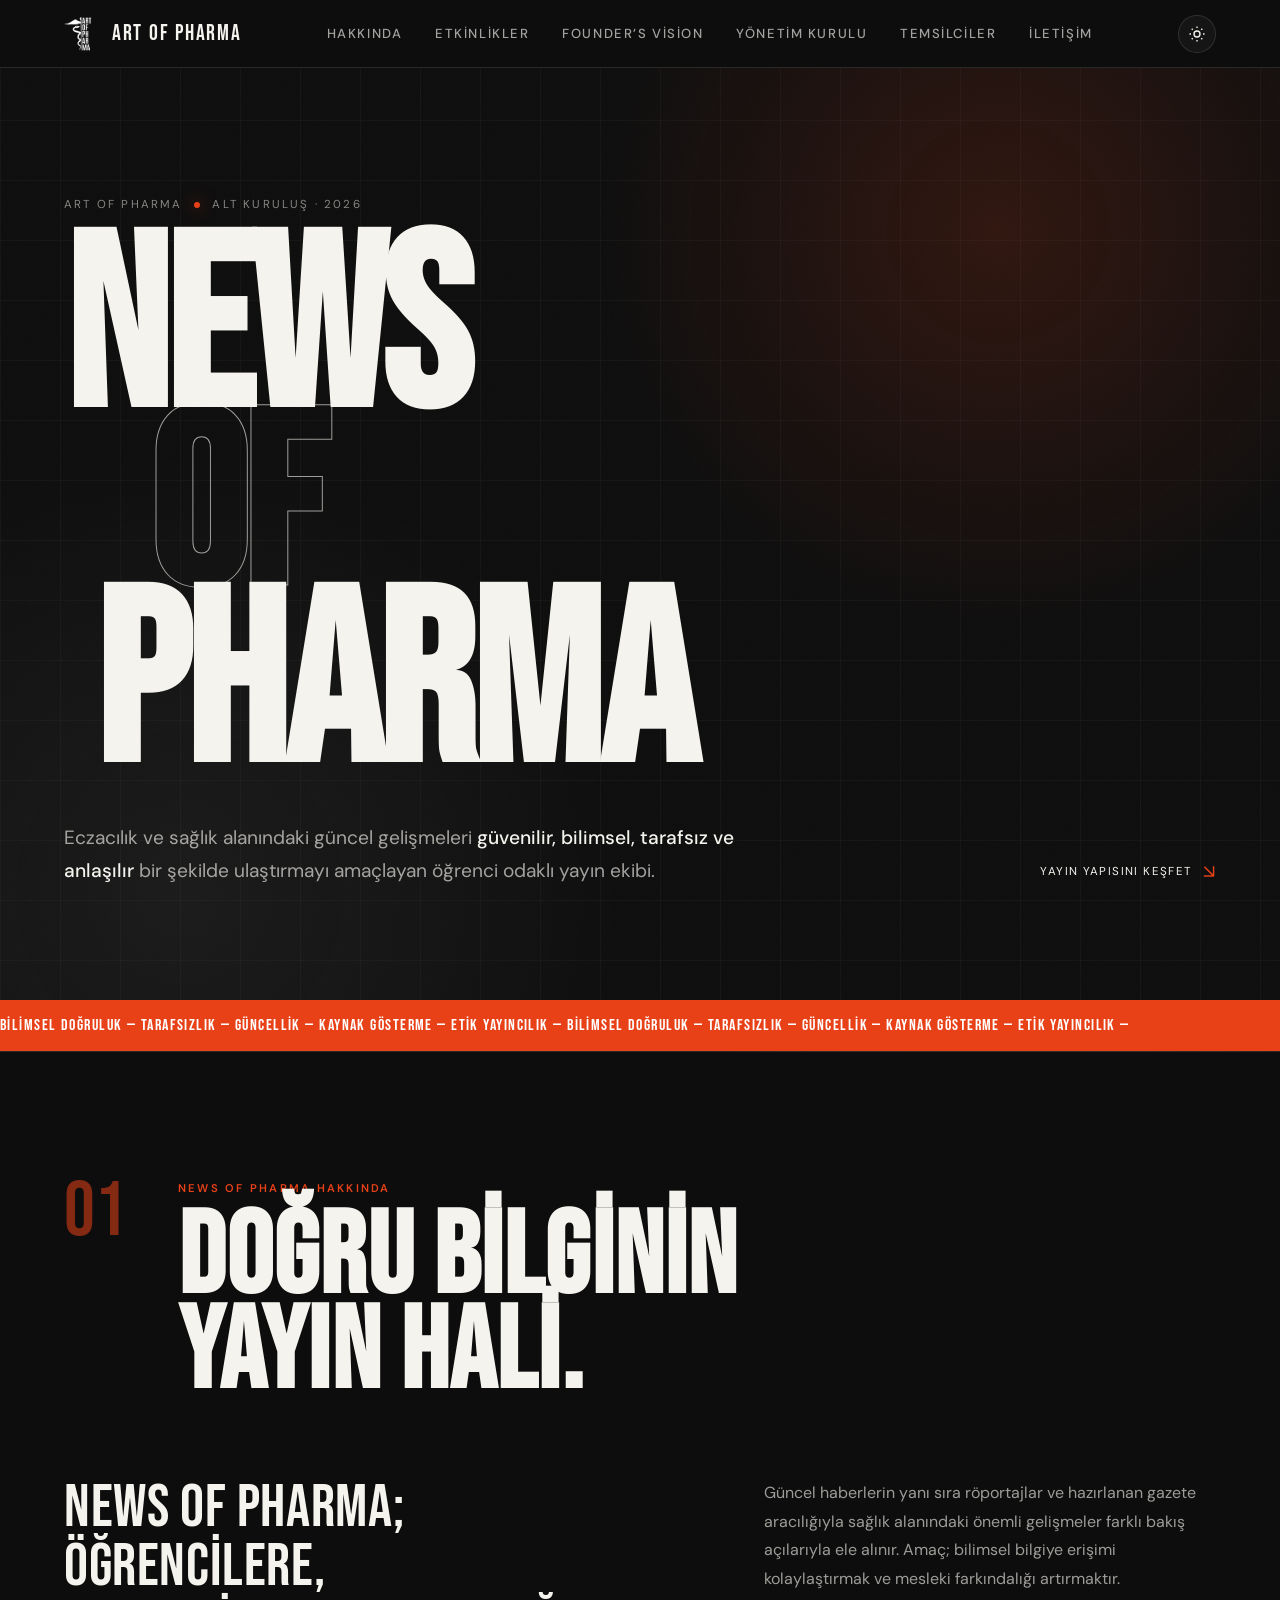
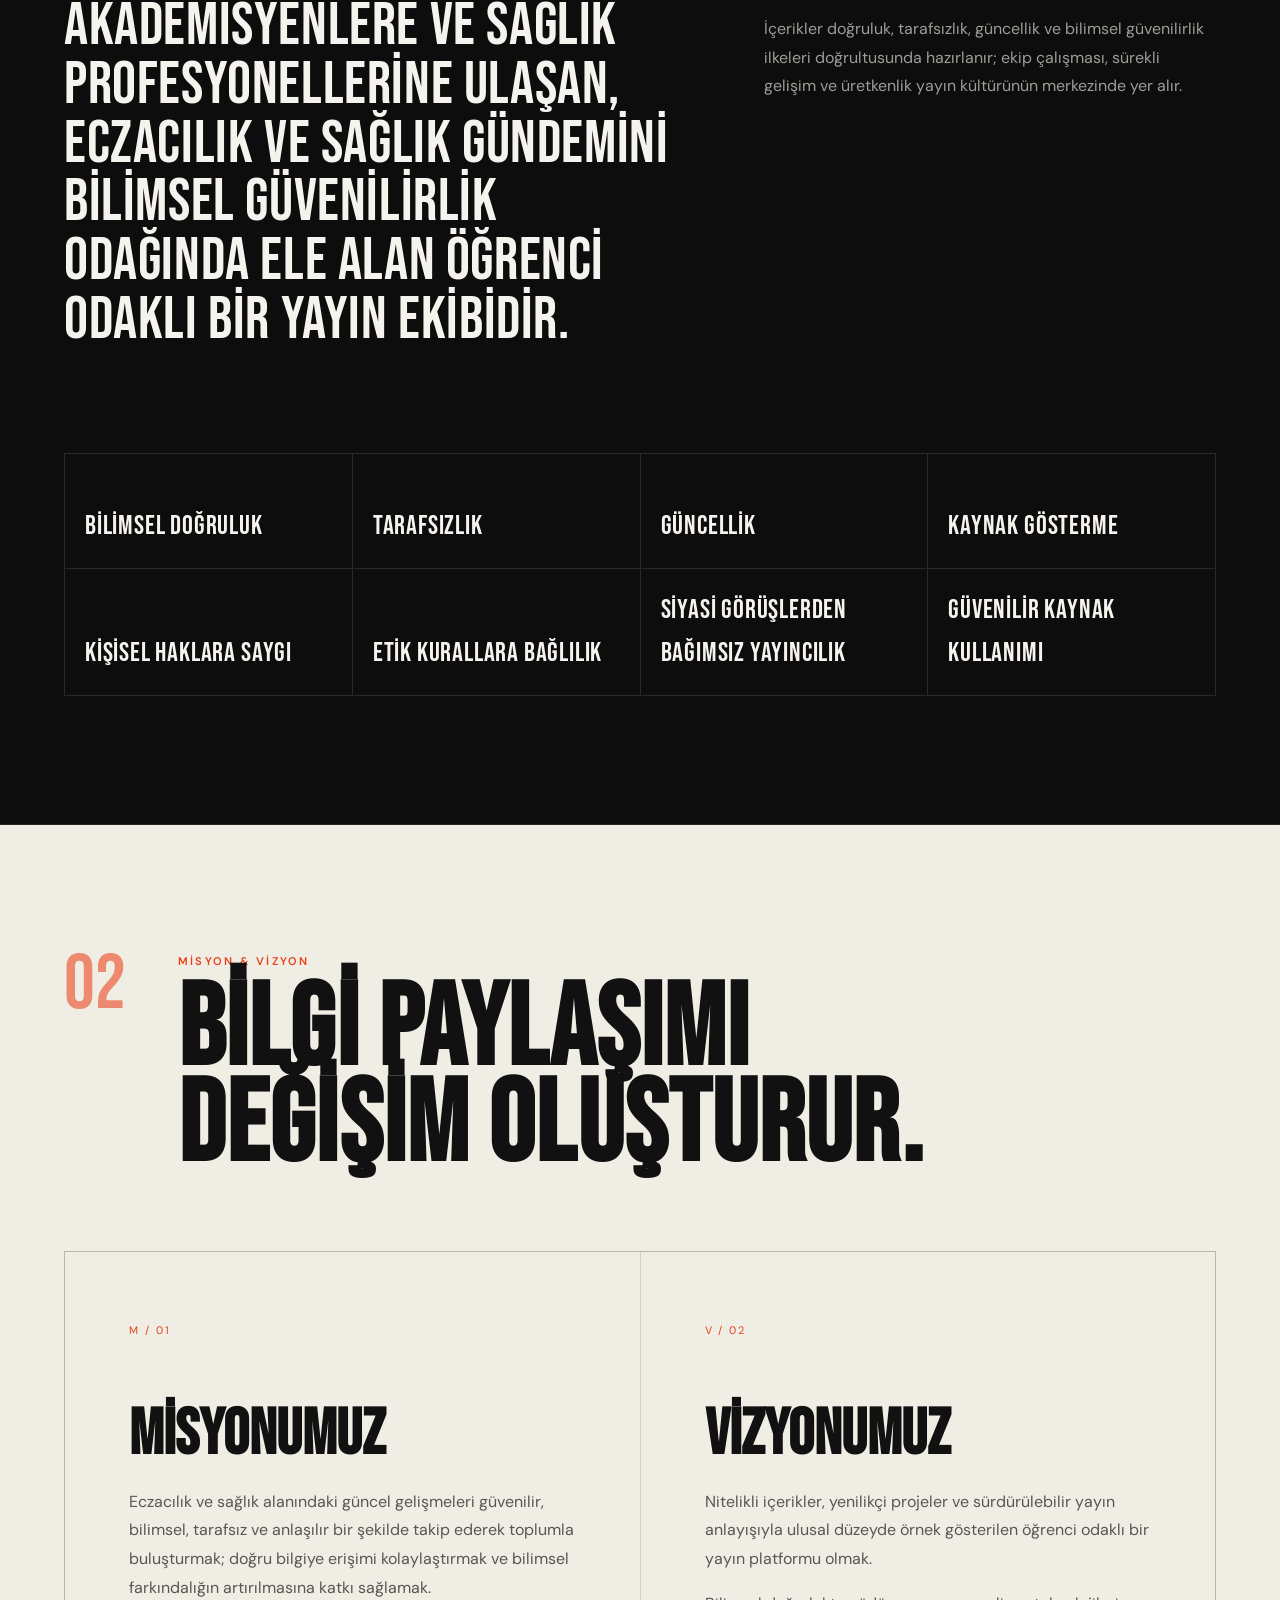
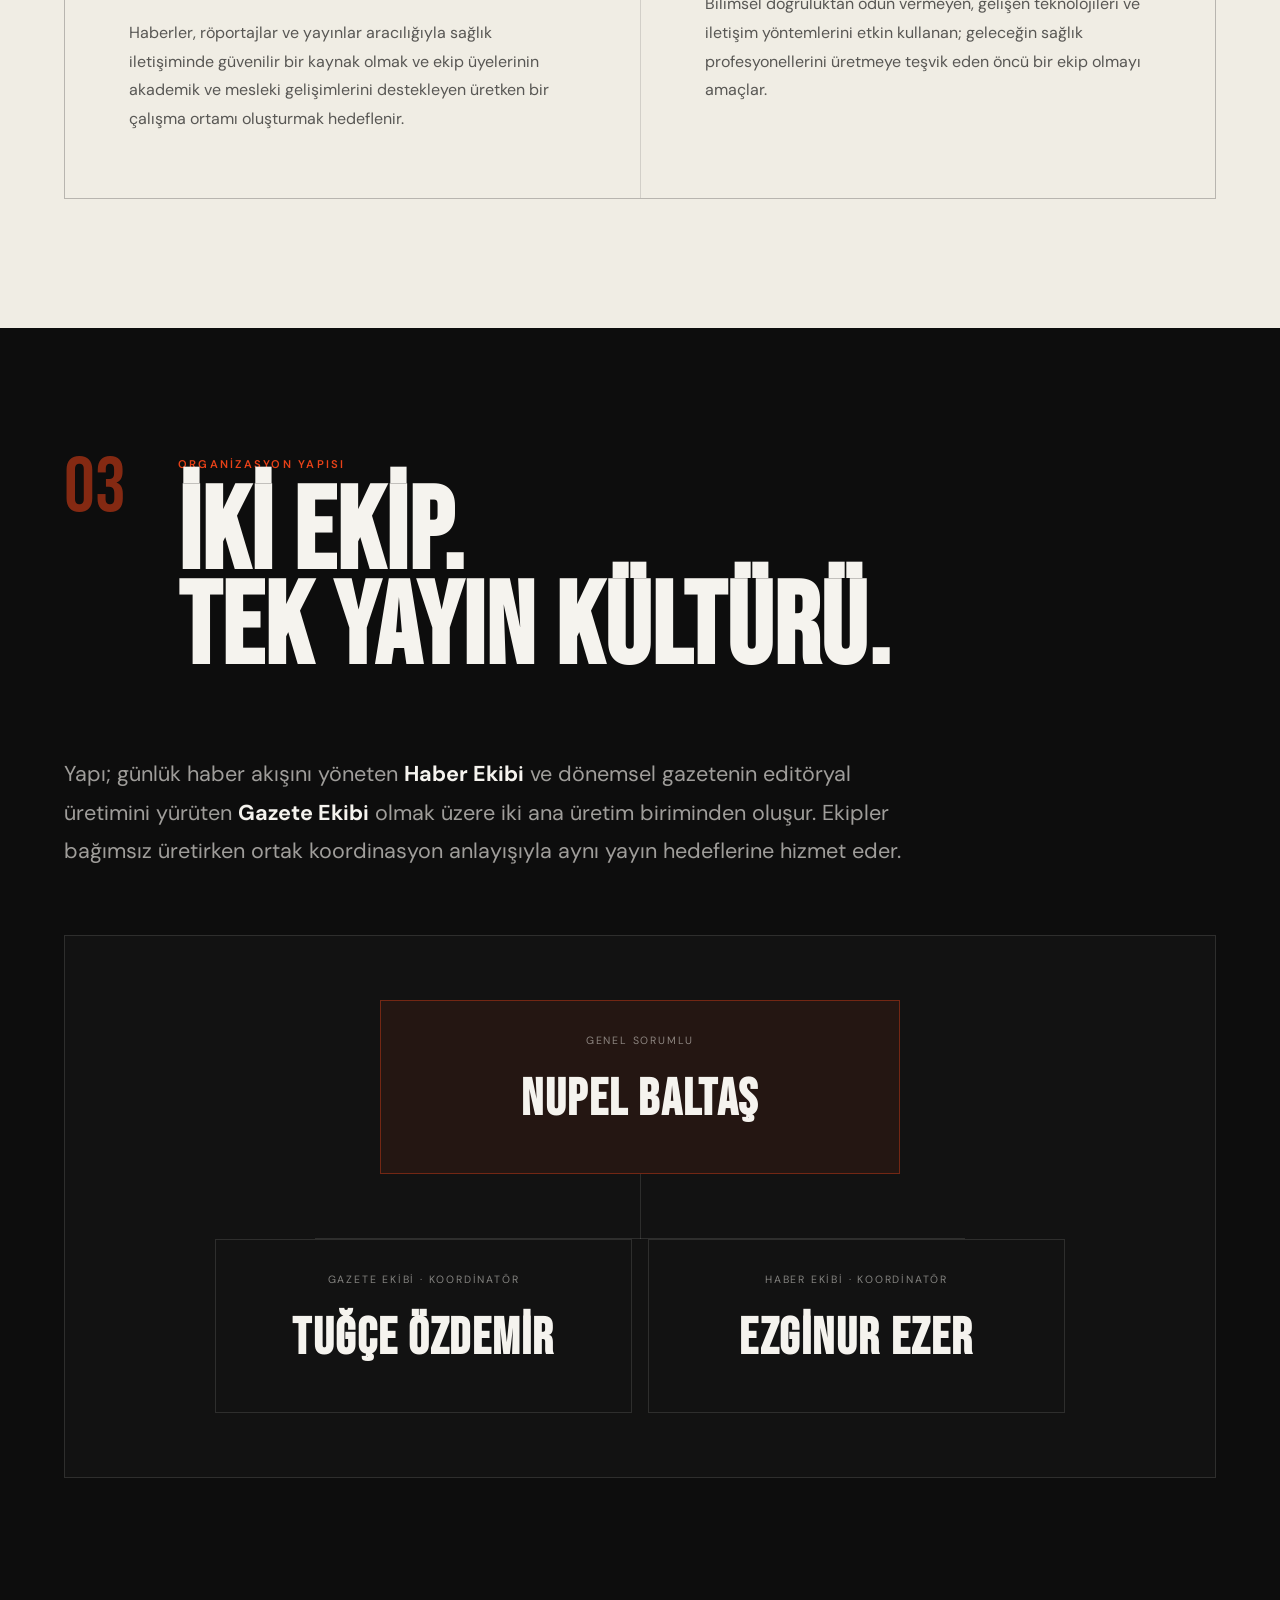
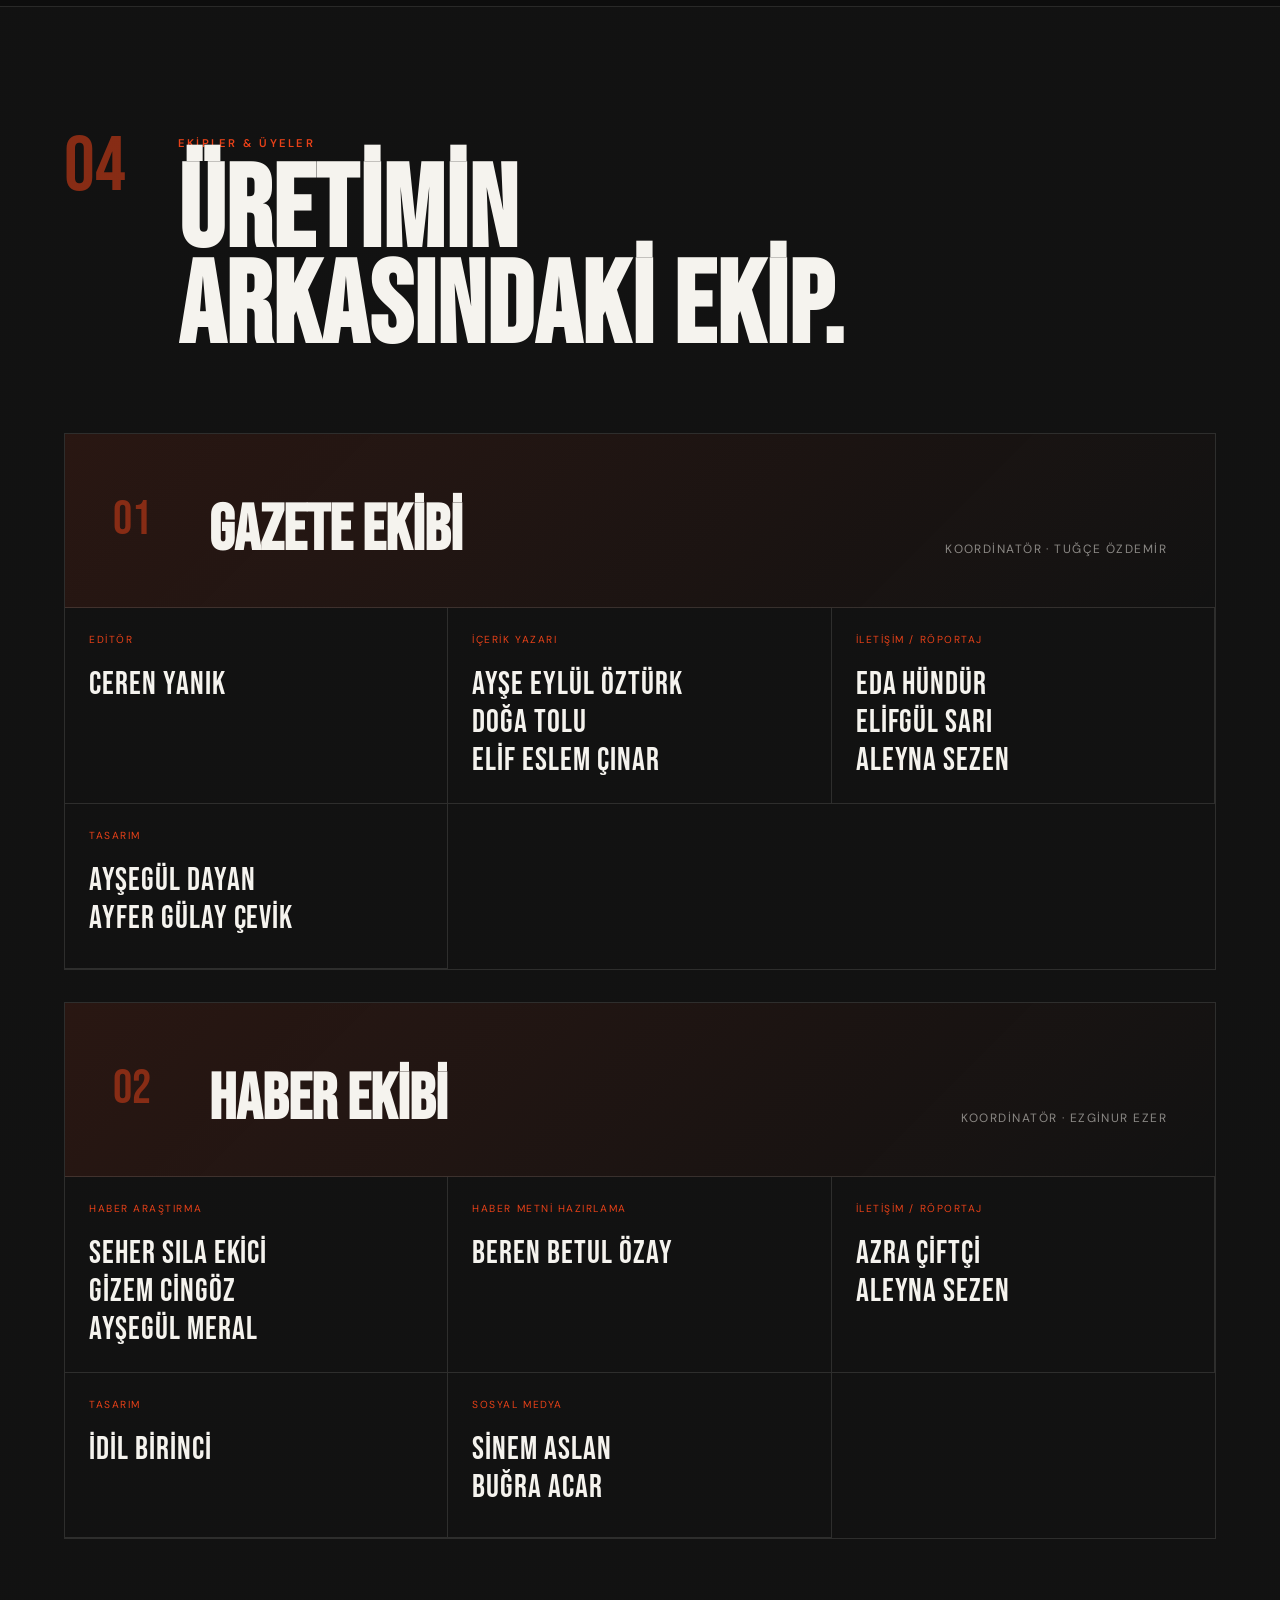
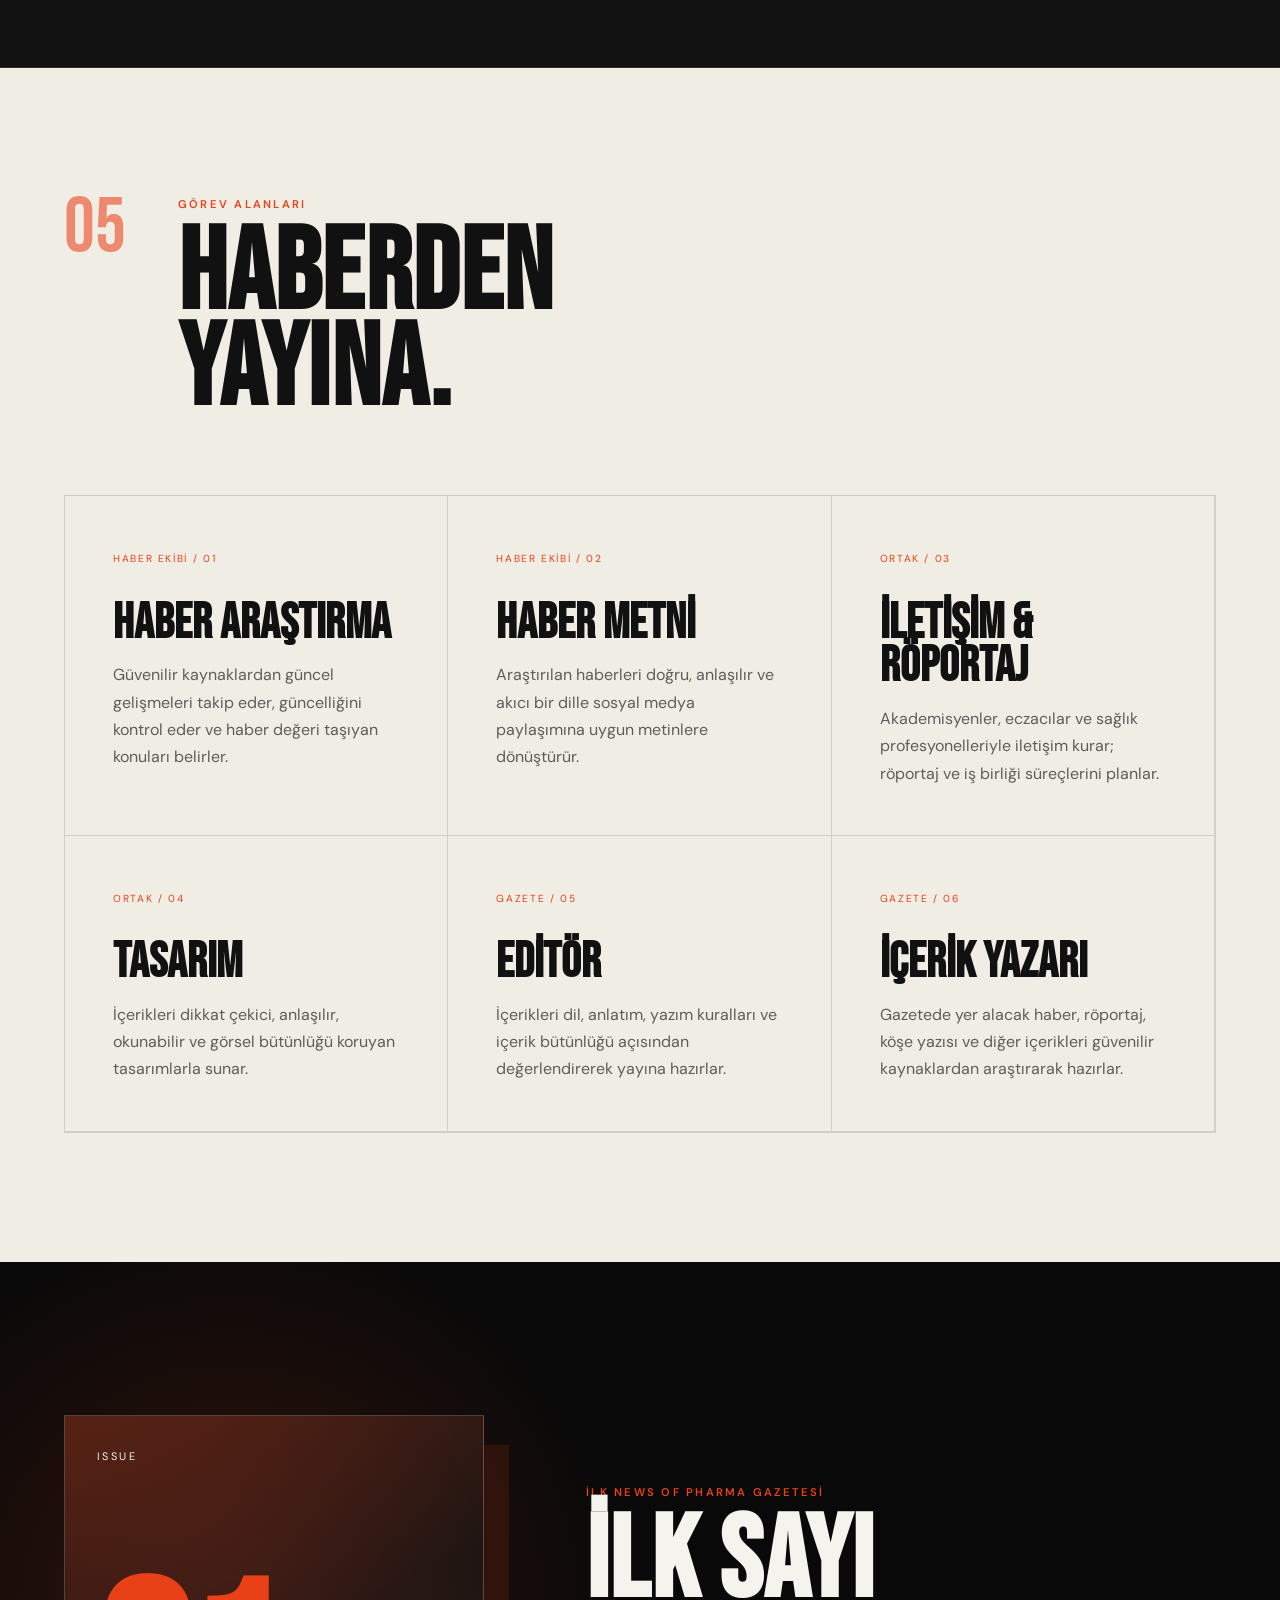
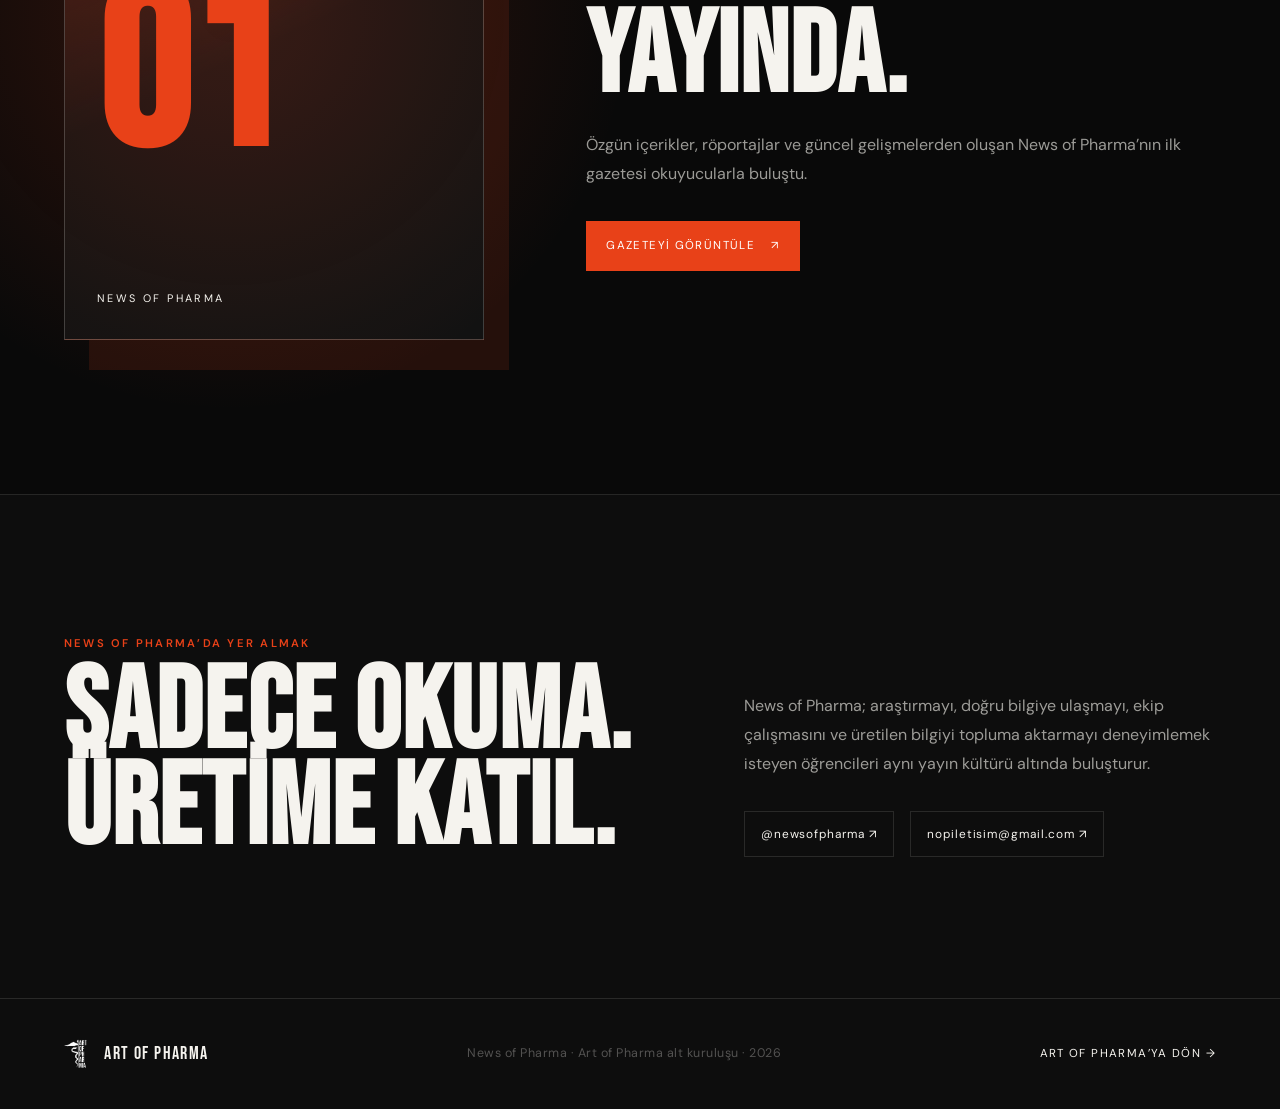
==== news-of-pharma.html @ 2ef9a9f8 "Add files via upload" ====
<!DOCTYPE html>
<html lang="tr">
<head>
  <meta charset="UTF-8" />
  <meta name="viewport" content="width=device-width, initial-scale=1.0" />
  <title>News of Pharma — Art of Pharma</title>
  <link rel="icon" type="image/png" href="favicon AoP.png">
  <meta name="description" content="News of Pharma; eczacılık ve sağlık alanındaki güncel gelişmeleri bilimsel, tarafsız ve anlaşılır bir yayın anlayışıyla sunan Art of Pharma alt kuruluşudur." />

  <link rel="preconnect" href="https://fonts.googleapis.com" />
  <link rel="preconnect" href="https://fonts.gstatic.com" crossorigin />
  <link href="https://fonts.googleapis.com/css2?family=Bebas+Neue&family=DM+Sans:ital,opsz,wght@0,9..40,300;0,9..40,400;0,9..40,500;0,9..40,600;1,9..40,400&family=Dancing+Script:wght@600;700&display=swap" rel="stylesheet" />

  <link rel="stylesheet" href="style.css" />
  <link rel="stylesheet" href="news-of-pharma.css" />
</head>

<body class="news-page-body">
  <header class="site-header" id="site-header">
    <nav class="nav-container" aria-label="Ana navigasyon">
      <a href="index.html#hero" class="nav-logo" aria-label="Art of Pharma Ana Sayfa">
        <img src="logo.png" alt="Art of Pharma logo" class="logo-icon" />
        <span class="logo-text">ART OF PHARMA</span>
      </a>

      <ul class="nav-links" role="list">
        <li><a href="index.html#hakkinda" class="nav-link">Hakkında</a></li>
        <li><a href="index.html#etkinlikler" class="nav-link">Etkinlikler</a></li>
        <li><a href="index.html#founders-vision" class="nav-link">Founder’s Vision</a></li>
        <li><a href="yonetim-kurulu.html" class="nav-link">Yönetim Kurulu</a></li>
        <li><a href="temsilciler.html" class="nav-link">Temsilciler</a></li>
        <li><a href="index.html#iletisim" class="nav-link">İletişim</a></li>
      </ul>

      <button class="hamburger" id="hamburger" aria-label="Menüyü aç/kapat" aria-expanded="false" aria-controls="mobile-menu">
        <span class="hamburger-line"></span>
        <span class="hamburger-line"></span>
        <span class="hamburger-line"></span>
      </button>
    </nav>

    <div class="mobile-menu" id="mobile-menu" role="dialog" aria-label="Mobil menü" aria-hidden="true">
      <ul class="mobile-nav-links" role="list">
        <li><a href="index.html#hakkinda" class="mobile-nav-link">Hakkında</a></li>
        <li><a href="index.html#etkinlikler" class="mobile-nav-link">Etkinlikler</a></li>
        <li><a href="index.html#founders-vision" class="mobile-nav-link">Founder’s Vision</a></li>
        <li><a href="yonetim-kurulu.html" class="mobile-nav-link">Yönetim Kurulu</a></li>
        <li><a href="temsilciler.html" class="mobile-nav-link">Temsilciler</a></li>
        <li><a href="index.html#iletisim" class="mobile-nav-link">İletişim</a></li>
      </ul>
    </div>
  </header>

  <main>
    <section class="nop-hero" id="news-hero">
      <div class="hero-bg-grid" aria-hidden="true"></div>
      <div class="hero-noise" aria-hidden="true"></div>

      <div class="nop-shell nop-hero-inner">
        <div class="nop-kicker fade-in-up" style="--delay:.1s">
          <span>ART OF PHARMA</span>
          <span class="nop-kicker-dot"></span>
          <span>ALT KURULUŞ · 2026</span>
        </div>

        <h1 class="nop-hero-title fade-in-up" style="--delay:.22s">
          <span>NEWS</span>
          <span class="nop-outline">OF</span>
          <span>PHARMA</span>
        </h1>

        <div class="nop-hero-bottom fade-in-up" style="--delay:.38s">
          <p>
            Eczacılık ve sağlık alanındaki güncel gelişmeleri
            <strong>güvenilir, bilimsel, tarafsız ve anlaşılır</strong>
            bir şekilde ulaştırmayı amaçlayan öğrenci odaklı yayın ekibi.
          </p>
          <a href="#hakkinda" class="nop-arrow-link">Yayın yapısını keşfet <span>↘</span></a>
        </div>
      </div>

      <div class="nop-breaking-strip" aria-hidden="true">
        <div class="nop-breaking-track">
          BİLİMSEL DOĞRULUK — TARAFSIZLIK — GÜNCELLİK — KAYNAK GÖSTERME — ETİK YAYINCILIK —
          BİLİMSEL DOĞRULUK — TARAFSIZLIK — GÜNCELLİK — KAYNAK GÖSTERME — ETİK YAYINCILIK —
        </div>
      </div>
    </section>

    <section class="nop-section" id="hakkinda">
      <div class="nop-shell">
        <div class="nop-section-head reveal">
          <span class="nop-section-index">01</span>
          <div>
            <span class="nop-eyebrow">News of Pharma Hakkında</span>
            <h2>DOĞRU BİLGİNİN<br>YAYIN HALİ.</h2>
          </div>
        </div>

        <div class="nop-about-grid">
          <div class="nop-big-copy reveal">
            <p>
              News of Pharma; öğrencilere, akademisyenlere ve sağlık profesyonellerine ulaşan,
              eczacılık ve sağlık gündemini bilimsel güvenilirlik odağında ele alan öğrenci odaklı
              bir yayın ekibidir.
            </p>
          </div>
          <div class="nop-copy reveal">
            <p>
              Güncel haberlerin yanı sıra röportajlar ve hazırlanan gazete aracılığıyla sağlık
              alanındaki önemli gelişmeler farklı bakış açılarıyla ele alınır. Amaç; bilimsel bilgiye
              erişimi kolaylaştırmak ve mesleki farkındalığı artırmaktır.
            </p>
            <p>
              İçerikler doğruluk, tarafsızlık, güncellik ve bilimsel güvenilirlik ilkeleri doğrultusunda
              hazırlanır; ekip çalışması, sürekli gelişim ve üretkenlik yayın kültürünün merkezinde yer alır.
            </p>
          </div>
        </div>

        <div class="nop-principles reveal">
          <div>Bilimsel doğruluk</div>
          <div>Tarafsızlık</div>
          <div>Güncellik</div>
          <div>Kaynak gösterme</div>
          <div>Kişisel haklara saygı</div>
          <div>Etik kurallara bağlılık</div>
          <div>Siyasi görüşlerden bağımsız yayıncılık</div>
          <div>Güvenilir kaynak kullanımı</div>
        </div>
      </div>
    </section>

    <section class="nop-section nop-section-invert" id="misyon-vizyon">
      <div class="nop-shell">
        <div class="nop-section-head reveal">
          <span class="nop-section-index">02</span>
          <div>
            <span class="nop-eyebrow">Misyon & Vizyon</span>
            <h2>BİLGİ PAYLAŞIMI<br>DEĞİŞİM OLUŞTURUR.</h2>
          </div>
        </div>

        <div class="nop-mv-grid">
          <article class="nop-mv-card reveal">
            <span class="nop-card-no">M / 01</span>
            <h3>Misyonumuz</h3>
            <p>
              Eczacılık ve sağlık alanındaki güncel gelişmeleri güvenilir, bilimsel, tarafsız ve anlaşılır
              bir şekilde takip ederek toplumla buluşturmak; doğru bilgiye erişimi kolaylaştırmak ve
              bilimsel farkındalığın artırılmasına katkı sağlamak.
            </p>
            <p>
              Haberler, röportajlar ve yayınlar aracılığıyla sağlık iletişiminde güvenilir bir kaynak olmak
              ve ekip üyelerinin akademik ve mesleki gelişimlerini destekleyen üretken bir çalışma ortamı
              oluşturmak hedeflenir.
            </p>
          </article>

          <article class="nop-mv-card reveal">
            <span class="nop-card-no">V / 02</span>
            <h3>Vizyonumuz</h3>
            <p>
              Nitelikli içerikler, yenilikçi projeler ve sürdürülebilir yayın anlayışıyla ulusal düzeyde
              örnek gösterilen öğrenci odaklı bir yayın platformu olmak.
            </p>
            <p>
              Bilimsel doğruluktan ödün vermeyen, gelişen teknolojileri ve iletişim yöntemlerini etkin
              kullanan; geleceğin sağlık profesyonellerini üretmeye teşvik eden öncü bir ekip olmayı amaçlar.
            </p>
          </article>
        </div>
      </div>
    </section>

    <section class="nop-section" id="organizasyon">
      <div class="nop-shell">
        <div class="nop-section-head reveal">
          <span class="nop-section-index">03</span>
          <div>
            <span class="nop-eyebrow">Organizasyon Yapısı</span>
            <h2>İKİ EKİP.<br>TEK YAYIN KÜLTÜRÜ.</h2>
          </div>
        </div>

        <p class="nop-section-intro reveal">
          Yapı; günlük haber akışını yöneten <strong>Haber Ekibi</strong> ve dönemsel gazetenin editöryal
          üretimini yürüten <strong>Gazete Ekibi</strong> olmak üzere iki ana üretim biriminden oluşur.
          Ekipler bağımsız üretirken ortak koordinasyon anlayışıyla aynı yayın hedeflerine hizmet eder.
        </p>

        <div class="nop-org reveal">
          <div class="nop-org-lead">
            <span>GENEL SORUMLU</span>
            <strong>Nupel BALTAŞ</strong>
          </div>
          <div class="nop-org-line"></div>
          <div class="nop-org-branches">
            <div class="nop-org-card">
              <span>GAZETE EKİBİ · KOORDİNATÖR</span>
              <strong>Tuğçe ÖZDEMİR</strong>
            </div>
            <div class="nop-org-card">
              <span>HABER EKİBİ · KOORDİNATÖR</span>
              <strong>Ezginur EZER</strong>
            </div>
          </div>
        </div>
      </div>
    </section>

    <section class="nop-section nop-teams-section" id="ekipler">
      <div class="nop-shell">
        <div class="nop-section-head reveal">
          <span class="nop-section-index">04</span>
          <div>
            <span class="nop-eyebrow">Ekipler & Üyeler</span>
            <h2>ÜRETİMİN<br>ARKASINDAKİ EKİP.</h2>
          </div>
        </div>

        <div class="nop-team-block reveal">
          <div class="nop-team-title">
            <span>01</span>
            <h3>Gazete Ekibi</h3>
            <p>Koordinatör · Tuğçe ÖZDEMİR</p>
          </div>
          <div class="nop-role-grid">
            <article><span>Editör</span><strong>Ceren YANIK</strong></article>
            <article><span>İçerik Yazarı</span><strong>Ayşe Eylül ÖZTÜRK<br>Doğa TOLU<br>Elif Eslem ÇINAR</strong></article>
            <article><span>İletişim / Röportaj</span><strong>Eda HÜNDÜR<br>Elifgül SARI<br>Aleyna SEZEN</strong></article>
            <article><span>Tasarım</span><strong>Ayşegül DAYAN<br>Ayfer Gülay ÇEVİK</strong></article>
          </div>
        </div>

        <div class="nop-team-block reveal">
          <div class="nop-team-title">
            <span>02</span>
            <h3>Haber Ekibi</h3>
            <p>Koordinatör · Ezginur EZER</p>
          </div>
          <div class="nop-role-grid">
            <article><span>Haber Araştırma</span><strong>Seher Sıla EKİCİ<br>Gizem CİNGÖZ<br>Ayşegül MERAL</strong></article>
            <article><span>Haber Metni Hazırlama</span><strong>Beren Betul ÖZAY</strong></article>
            <article><span>İletişim / Röportaj</span><strong>Azra ÇİFTÇİ<br>Aleyna SEZEN</strong></article>
            <article><span>Tasarım</span><strong>İdil BİRİNCİ</strong></article>
            <article><span>Sosyal Medya</span><strong>Sinem ASLAN<br>Buğra ACAR</strong></article>
          </div>
        </div>
      </div>
    </section>

    <section class="nop-section nop-section-invert" id="gorevler">
      <div class="nop-shell">
        <div class="nop-section-head reveal">
          <span class="nop-section-index">05</span>
          <div>
            <span class="nop-eyebrow">Görev Alanları</span>
            <h2>HABERDEN<br>YAYINA.</h2>
          </div>
        </div>

        <div class="nop-duties-grid">
          <article class="reveal">
            <span>HABER EKİBİ / 01</span>
            <h3>Haber Araştırma</h3>
            <p>Güvenilir kaynaklardan güncel gelişmeleri takip eder, güncelliğini kontrol eder ve haber değeri taşıyan konuları belirler.</p>
          </article>
          <article class="reveal">
            <span>HABER EKİBİ / 02</span>
            <h3>Haber Metni</h3>
            <p>Araştırılan haberleri doğru, anlaşılır ve akıcı bir dille sosyal medya paylaşımına uygun metinlere dönüştürür.</p>
          </article>
          <article class="reveal">
            <span>ORTAK / 03</span>
            <h3>İletişim & Röportaj</h3>
            <p>Akademisyenler, eczacılar ve sağlık profesyonelleriyle iletişim kurar; röportaj ve iş birliği süreçlerini planlar.</p>
          </article>
          <article class="reveal">
            <span>ORTAK / 04</span>
            <h3>Tasarım</h3>
            <p>İçerikleri dikkat çekici, anlaşılır, okunabilir ve görsel bütünlüğü koruyan tasarımlarla sunar.</p>
          </article>
          <article class="reveal">
            <span>GAZETE / 05</span>
            <h3>Editör</h3>
            <p>İçerikleri dil, anlatım, yazım kuralları ve içerik bütünlüğü açısından değerlendirerek yayına hazırlar.</p>
          </article>
          <article class="reveal">
            <span>GAZETE / 06</span>
            <h3>İçerik Yazarı</h3>
            <p>Gazetede yer alacak haber, röportaj, köşe yazısı ve diğer içerikleri güvenilir kaynaklardan araştırarak hazırlar.</p>
          </article>
        </div>
      </div>
    </section>

    <section class="nop-newspaper" id="gazete">
      <div class="nop-shell nop-newspaper-inner">
        <div class="nop-paper-mark reveal">
          <span>ISSUE</span>
          <strong>01</strong>
          <small>NEWS OF PHARMA</small>
        </div>

        <div class="nop-paper-copy reveal">
          <span class="nop-eyebrow">İlk News of Pharma Gazetesi</span>
          <h2>İLK SAYI<br>YAYINDA.</h2>
          <p>
            Özgün içerikler, röportajlar ve güncel gelişmelerden oluşan News of Pharma’nın ilk gazetesi
            okuyucularla buluştu.
          </p>
          <a class="nop-primary-cta" href="https://online.fliphtml5.com/kifds/NEWS-OF-PHARMA-n/?utm_source=ig&utm_medium=social&utm_content=link_in_bio&fbclid=PAdGRleATlYZhwZG9mAmZkaWQWUMIyVCjjFkzWFMF0U2s4E2HpZTCeg2V4dG4DYWVtAjExAHNydGMGYXBwX2lkDzEyNDAyNDU3NDI4NzQxNAABp-RBu22WnFvn_ReR2e1MID_3JcWcebTQGbhuhEIyiMZhBHYQGi0UTkvMO8MV_aem_ZDTW_AgHcbqzmnU0ru3clQ#p=1" target="_blank" rel="noopener noreferrer">
            Gazeteyi Görüntüle <span>↗</span>
          </a>
        </div>
      </div>
    </section>

    <section class="nop-join" id="katil">
      <div class="nop-shell nop-join-inner reveal">
        <div>
          <span class="nop-eyebrow">News of Pharma’da Yer Almak</span>
          <h2>SADECE OKUMA.<br>ÜRETİME KATIL.</h2>
        </div>
        <div class="nop-join-copy">
          <p>
            News of Pharma; araştırmayı, doğru bilgiye ulaşmayı, ekip çalışmasını ve üretilen bilgiyi
            topluma aktarmayı deneyimlemek isteyen öğrencileri aynı yayın kültürü altında buluşturur.
          </p>
          <div class="nop-contact-row">
            <a href="https://www.instagram.com/newsofpharma/" target="_blank" rel="noopener noreferrer">@newsofpharma ↗</a>
            <a href="mailto:nopiletisim@gmail.com">nopiletisim@gmail.com ↗</a>
          </div>
        </div>
      </div>
    </section>
  </main>

  <footer class="site-footer">
    <div class="footer-inner">
      <div class="footer-logo">
        <img src="logo.png" alt="Art of Pharma logo" class="footer-logo-icon" />
        <span class="footer-logo-text">ART OF PHARMA</span>
      </div>
      <p class="footer-copy">News of Pharma · Art of Pharma alt kuruluşu · 2026</p>
      <a class="nop-footer-back" href="index.html">Art of Pharma’ya dön →</a>
    </div>
  </footer>

  <div class="magic-cursor" aria-hidden="true"></div>
  <div class="magic-cursor-dot" aria-hidden="true"></div>

  <script src="main.js"></script>
</body>
</html>
---- style.css ----
/* ═══════════════════════════════════════════════
   ART OF PHARMA — style.css
   Editorial-Brutalist Design System
═══════════════════════════════════════════════ */

/* ─── CSS Variables ─── */
:root {
  --orange:     #E84118;
  --off-white:  #F0EDE4;
  --near-black: #0D0D0D;
  --light-text: #F5F3EE;
  --mid-gray:   #2a2a2a;
  --border:     rgba(245, 243, 238, 0.12);

  --font-display: 'Bebas Neue', sans-serif;
  --font-body:    'DM Sans', sans-serif;
  --font-script:  'Dancing Script', cursive;

  --header-h: 68px;
  --section-px: clamp(1.25rem, 5vw, 5rem);
  --section-py: clamp(4rem, 8vw, 8rem);

  --transition-fast: 180ms cubic-bezier(0.4, 0, 0.2, 1);
  --transition-mid:  320ms cubic-bezier(0.4, 0, 0.2, 1);
  --transition-slow: 500ms cubic-bezier(0.4, 0, 0.2, 1);
}

/* ─── Reset ─── */
*, *::before, *::after { box-sizing: border-box; margin: 0; padding: 0; }

html {
  scroll-behavior: smooth;
  -webkit-text-size-adjust: 100%;
}

body {
  font-family: var(--font-body);
  background-color: var(--near-black);
  color: var(--light-text);
  line-height: 1.6;
  overflow-x: hidden;
}

img, svg { display: block; max-width: 100%; }

a {
  color: inherit;
  text-decoration: none;
}

ul { list-style: none; }

button {
  cursor: pointer;
  border: none;
  background: none;
  font-family: inherit;
}

/* ─── Focus Visible ─── */
:focus-visible {
  outline: 2px solid var(--orange);
  outline-offset: 3px;
  border-radius: 2px;
}

/* ─── Utility ─── */
.desktop-only { display: none; }
@media (min-width: 768px) { .desktop-only { display: inline; } }


/* ═══════════════════════════════════════════════
   SCROLL REVEAL ANIMATIONS
═══════════════════════════════════════════════ */
.reveal {
  opacity: 0;
  transform: translateY(32px);
  transition: opacity 0.65s cubic-bezier(0.16, 1, 0.3, 1),
              transform 0.65s cubic-bezier(0.16, 1, 0.3, 1);
}
.reveal.visible {
  opacity: 1;
  transform: translateY(0);
}

/* Hero fade-in-up */
.fade-in-up {
  opacity: 0;
  transform: translateY(28px);
  animation: fadeInUp 0.7s cubic-bezier(0.16, 1, 0.3, 1) forwards;
  animation-delay: var(--delay, 0s);
}
@keyframes fadeInUp {
  to { opacity: 1; transform: translateY(0); }
}


/* ═══════════════════════════════════════════════
   STICKY HEADER
═══════════════════════════════════════════════ */
.site-header {
  position: fixed;
  top: 0; left: 0; right: 0;
  z-index: 100;
  height: var(--header-h);
  background: var(--near-black);
  border-bottom: 1px solid var(--border);
  transition: border-color var(--transition-mid),
              box-shadow var(--transition-mid);
}
.site-header.scrolled {
  border-color: rgba(245, 243, 238, 0.18);
  box-shadow: 0 4px 32px rgba(0,0,0,0.5);
}

.nav-container {
  max-width: 1280px;
  margin: 0 auto;
  height: 100%;
  padding: 0 var(--section-px);
  display: flex;
  align-items: center;
  justify-content: space-between;
  gap: 1.5rem;
}

/* Logo */
.nav-logo {
  display: flex;
  align-items: center;
  gap: 0.75rem;
  flex-shrink: 0;
}
.logo-icon {
  width: 36px;
  height: 36px;
  object-fit: contain;
  flex-shrink: 0;
}
.logo-text {
  font-family: var(--font-display);
  font-size: 1.35rem;
  letter-spacing: 0.08em;
  color: var(--light-text);
  line-height: 1;
}

/* Nav Links */
.nav-links {
  display: none;
  align-items: center;
  gap: 0.25rem;
}
@media (min-width: 768px) { .nav-links { display: flex; } }

.nav-link {
  font-family: var(--font-body);
  font-size: 0.82rem;
  font-weight: 500;
  letter-spacing: 0.12em;
  text-transform: uppercase;
  color: rgba(245, 243, 238, 0.65);
  padding: 0.4rem 0.9rem;
  border-radius: 2px;
  transition: color var(--transition-fast), background var(--transition-fast);
  position: relative;
}
.nav-link::after {
  content: '';
  position: absolute;
  bottom: 0; left: 0.9rem; right: 0.9rem;
  height: 1px;
  background: var(--orange);
  transform: scaleX(0);
  transition: transform var(--transition-fast);
  transform-origin: left;
}
.nav-link:hover,
.nav-link.active {
  color: var(--light-text);
}
.nav-link:hover::after,
.nav-link.active::after {
  transform: scaleX(1);
}

/* Hamburger */
.hamburger {
  display: flex;
  flex-direction: column;
  justify-content: center;
  gap: 5px;
  width: 36px;
  height: 36px;
  padding: 6px;
  border-radius: 3px;
  transition: background var(--transition-fast);
}
@media (min-width: 768px) { .hamburger { display: none; } }
.hamburger:hover { background: rgba(245,243,238,0.08); }
.hamburger-line {
  display: block;
  width: 100%;
  height: 2px;
  background: var(--light-text);
  border-radius: 1px;
  transition: transform var(--transition-mid), opacity var(--transition-fast), width var(--transition-mid);
  transform-origin: center;
}
.hamburger.open .hamburger-line:nth-child(1) {
  transform: translateY(7px) rotate(45deg);
}
.hamburger.open .hamburger-line:nth-child(2) {
  opacity: 0; width: 0;
}
.hamburger.open .hamburger-line:nth-child(3) {
  transform: translateY(-7px) rotate(-45deg);
}

/* Mobile Menu */
.mobile-menu {
  background: var(--near-black);
  border-top: 1px solid var(--border);
  padding: 0 var(--section-px);
  max-height: 0;
  overflow: hidden;
  transition: max-height 0.4s cubic-bezier(0.16, 1, 0.3, 1),
              padding var(--transition-mid);
}
.mobile-menu.open {
  max-height: 360px;
  padding-top: 1.5rem;
  padding-bottom: 2.5rem;
}
@media (min-width: 768px) { .mobile-menu { display: none; } }

.mobile-nav-links {
  display: flex;
  flex-direction: column;
  gap: 0.25rem;
  margin-bottom: 1.75rem;
}
.mobile-nav-link {
  font-family: var(--font-display);
  font-size: 2rem;
  letter-spacing: 0.05em;
  color: var(--light-text);
  padding: 0.35rem 0;
  border-bottom: 1px solid var(--border);
  transition: color var(--transition-fast), padding-left var(--transition-fast);
}
.mobile-nav-link:hover { color: var(--orange); padding-left: 0.5rem; }

.mobile-social {
  display: flex;
  gap: 1.25rem;
}
.mobile-social-link {
  width: 36px;
  height: 36px;
  display: flex;
  align-items: center;
  justify-content: center;
  color: rgba(245,243,238,0.5);
  transition: color var(--transition-fast);
}
.mobile-social-link svg { width: 20px; height: 20px; }
.mobile-social-link:hover { color: var(--orange); }


/* ═══════════════════════════════════════════════
   HERO
═══════════════════════════════════════════════ */
.hero {
  position: relative;
  min-height: 100svh;
  display: flex;
  flex-direction: column;
  align-items: center;
  justify-content: center;
  padding: calc(var(--header-h) + 3rem) var(--section-px) 6rem;
  background: var(--near-black);
  overflow: hidden;
}

/* Grid texture overlay */
.hero-bg-grid {
  position: absolute;
  inset: 0;
  background-image:
    linear-gradient(rgba(245,243,238,0.03) 1px, transparent 1px),
    linear-gradient(90deg, rgba(245,243,238,0.03) 1px, transparent 1px);
  background-size: 60px 60px;
  pointer-events: none;
}

/* Noise texture */
.hero-noise {
  position: absolute;
  inset: 0;
  background-image: url("data:image/svg+xml,%3Csvg viewBox='0 0 256 256' xmlns='http://www.w3.org/2000/svg'%3E%3Cfilter id='n'%3E%3CfeTurbulence type='fractalNoise' baseFrequency='0.9' numOctaves='4' stitchTiles='stitch'/%3E%3C/filter%3E%3Crect width='100%25' height='100%25' filter='url(%23n)' opacity='0.04'/%3E%3C/svg%3E");
  background-size: 256px 256px;
  pointer-events: none;
  opacity: 0.6;
}

.hero-content {
  position: relative;
  z-index: 1;
  text-align: center;
  max-width: 900px;
  width: 100%;
}

/* Eyebrow */
.hero-eyebrow {
  display: flex;
  align-items: center;
  justify-content: center;
  gap: 1rem;
  font-size: 0.72rem;
  letter-spacing: 0.2em;
  text-transform: uppercase;
  color: rgba(245,243,238,0.45);
  margin-bottom: 2rem;
}
.hero-eyebrow-line {
  display: block;
  width: 40px;
  height: 1px;
  background: rgba(245,243,238,0.2);
}

/* Title */
.hero-title-wrap { position: relative; display: inline-block; }
.hero-title {
  font-family: var(--font-display);
  font-size: clamp(5rem, 18vw, 14rem);
  line-height: 0.9;
  letter-spacing: -0.01em;
  color: var(--light-text);
  display: flex;
  flex-direction: column;
  align-items: center;
}
.hero-title-line { display: block; }
.hero-title-accent { color: var(--orange); }

/* Script overlay */
.hero-script {
  font-family: var(--font-script);
  font-size: clamp(1.5rem, 4vw, 2.8rem);
  color: var(--orange);
  margin-top: 0.5rem;
  line-height: 1.2;
  font-weight: 600;
}

/* Description */
.hero-desc {
  font-size: clamp(0.9rem, 2vw, 1.05rem);
  font-weight: 300;
  color: rgba(245,243,238,0.6);
  margin-top: 1.75rem;
  line-height: 1.7;
  max-width: 560px;
  margin-left: auto;
  margin-right: auto;
}

/* Social Buttons */
.hero-socials {
  display: flex;
  flex-wrap: wrap;
  align-items: center;
  justify-content: center;
  gap: 0.75rem;
  margin-top: 2.5rem;
}
.social-btn {
  display: inline-flex;
  align-items: center;
  gap: 0.6rem;
  padding: 0.65rem 1.3rem;
  border: 1px solid rgba(245,243,238,0.2);
  border-radius: 2px;
  font-size: 0.82rem;
  font-weight: 500;
  letter-spacing: 0.06em;
  color: var(--light-text);
  background: transparent;
  transition: background var(--transition-fast),
              border-color var(--transition-fast),
              color var(--transition-fast),
              transform var(--transition-fast);
}
.social-btn svg { width: 16px; height: 16px; flex-shrink: 0; }
.social-btn:hover {
  background: var(--orange);
  border-color: var(--orange);
  color: #fff;
  transform: translateY(-1px);
}

/* Scroll indicator */
.scroll-indicator {
  position: absolute;
  bottom: 2.5rem;
  left: 50%;
  transform: translateX(-50%);
  display: flex;
  flex-direction: column;
  align-items: center;
  gap: 0.5rem;
  color: rgba(245,243,238,0.35);
  font-size: 0.65rem;
  letter-spacing: 0.2em;
  text-transform: uppercase;
  transition: color var(--transition-fast);
  animation: scrollBounce 2.4s ease-in-out infinite;
}
.scroll-indicator:hover { color: var(--orange); }
.scroll-arrow { width: 18px; height: 18px; }
@keyframes scrollBounce {
  0%, 100% { transform: translateX(-50%) translateY(0); }
  50% { transform: translateX(-50%) translateY(6px); }
}

/* Decorative large number */
.hero-deco-number {
  position: absolute;
  right: -0.05em;
  bottom: -0.1em;
  font-family: var(--font-display);
  font-size: clamp(8rem, 20vw, 18rem);
  color: rgba(232,65,24,0.05);
  line-height: 1;
  pointer-events: none;
  user-select: none;
  white-space: nowrap;
}


/* ═══════════════════════════════════════════════
   SECTION COMMONS
═══════════════════════════════════════════════ */
.section {
  padding: var(--section-py) var(--section-px);
  max-width: 1280px;
  margin: 0 auto;
  width: 100%;
}

/* Section label */
.section-label {
  display: flex;
  align-items: center;
  gap: 1rem;
  margin-bottom: 3rem;
}
.section-label-text {
  font-size: 0.7rem;
  letter-spacing: 0.22em;
  text-transform: uppercase;
  color: var(--orange);
  white-space: nowrap;
  font-weight: 500;
}
.section-label-line {
  flex: 1;
  height: 1px;
  background: var(--border);
}

/* Section headings */
.section-heading {
  font-family: var(--font-display);
  font-size: clamp(3rem, 8vw, 7rem);
  line-height: 0.92;
  letter-spacing: 0.01em;
  color: var(--light-text);
}
.section-subheading {
  font-size: 1rem;
  color: rgba(245,243,238,0.5);
  margin-top: 0.75rem;
  font-weight: 300;
}


/* ═══════════════════════════════════════════════
   HAKKINDA — Nedir?
═══════════════════════════════════════════════ */
.hakkinda { background: var(--near-black); }

.nedir-block {
  display: grid;
  grid-template-columns: 1fr;
  gap: 3rem;
  margin-bottom: 4rem;
}
@media (min-width: 768px) {
  .nedir-block {
    grid-template-columns: 1fr 340px;
    gap: 4rem;
    align-items: center;
  }
}

.nedir-text-col {}
.nedir-text-col .section-heading { margin-bottom: 1.5rem; }

.nedir-body {
  font-size: clamp(0.95rem, 2vw, 1.1rem);
  color: rgba(245,243,238,0.72);
  line-height: 1.8;
  max-width: 540px;
}
.nedir-body + .nedir-body { margin-top: 1rem; }

/* Decorative column */
.nedir-deco-col { display: flex; justify-content: center; }
.nedir-deco-box {
  border: 1px solid var(--border);
  padding: 2.5rem 2rem;
  display: flex;
  flex-direction: column;
  align-items: center;
  gap: 0.75rem;
  position: relative;
  width: 100%;
  max-width: 280px;
}
.nedir-deco-box::before {
  content: '';
  position: absolute;
  top: -1px; left: 2rem; right: 2rem;
  height: 3px;
  background: var(--orange);
}
.nedir-caduceus-large { width: 80px; height: 80px; object-fit: contain; }
.nedir-deco-word {
  font-family: var(--font-display);
  font-size: 1.6rem;
  letter-spacing: 0.08em;
  color: rgba(245,243,238,0.2);
  line-height: 1;
}
.nedir-deco-word + .nedir-deco-word { margin-top: -0.35rem; }
.nedir-deco-word--accent { color: var(--orange); opacity: 0.6; }


/* ─── Vizyon & Misyon ─── */
.vm-block {
  display: grid;
  grid-template-columns: 1fr;
  gap: 1px;
  margin-bottom: 0;
  border: 1px solid var(--border);
}
@media (min-width: 768px) { .vm-block { grid-template-columns: 1fr 1fr; } }

.vm-card {
  padding: 2.5rem clamp(1.5rem, 3vw, 3rem);
  position: relative;
  overflow: hidden;
}
.vm-card--vizyon { background: rgba(245,243,238,0.02); }
.vm-card--misyon {
  background: rgba(232,65,24,0.04);
  border-top: 1px solid var(--border);
}
@media (min-width: 768px) {
  .vm-card--misyon {
    border-top: none;
    border-left: 1px solid var(--border);
  }
}

.vm-card::after {
  content: '';
  position: absolute;
  bottom: 0; left: 0; right: 0;
  height: 2px;
  background: var(--orange);
  transform: scaleX(0);
  transition: transform 0.5s cubic-bezier(0.16,1,0.3,1);
  transform-origin: left;
}
.vm-card:hover::after { transform: scaleX(1); }

.vm-card-label {
  font-size: 0.68rem;
  letter-spacing: 0.2em;
  text-transform: uppercase;
  color: var(--orange);
  margin-bottom: 1rem;
  font-weight: 500;
}
.vm-card-heading {
  font-family: var(--font-display);
  font-size: clamp(2rem, 4vw, 3.5rem);
  line-height: 0.95;
  color: var(--light-text);
  margin-bottom: 1.25rem;
  letter-spacing: 0.02em;
}
.vm-card-body {
  font-size: 0.95rem;
  color: rgba(245,243,238,0.6);
  line-height: 1.75;
}
.vm-card-body strong { color: var(--light-text); font-weight: 500; }


/* ─── Stats Bar ─── */
.stats-bar {
  background: var(--orange);
  margin: 4rem calc(-1 * var(--section-px));
  padding: 2.5rem var(--section-px);
  overflow-x: auto;
  scrollbar-width: none;
}
.stats-bar::-webkit-scrollbar { display: none; }

.stats-inner {
  display: flex;
  align-items: center;
  gap: 2rem;
  min-width: max-content;
  max-width: 1280px;
  margin: 0 auto;
}

.stat-item {
  display: flex;
  flex-direction: column;
  align-items: center;
  gap: 0.35rem;
  text-align: center;
}
.stat-number {
  font-family: var(--font-display);
  font-size: clamp(2rem, 4vw, 3.5rem);
  line-height: 1;
  color: #fff;
  letter-spacing: 0.02em;
}
.stat-label {
  font-size: 0.7rem;
  letter-spacing: 0.1em;
  text-transform: uppercase;
  color: rgba(255,255,255,0.75);
  font-weight: 500;
  line-height: 1.4;
}
.stat-divider {
  font-size: 1.5rem;
  color: rgba(255,255,255,0.3);
  flex-shrink: 0;
}


/* ═══════════════════════════════════════════════
   ETKİNLİKLER
═══════════════════════════════════════════════ */
.etkinlikler {
  background: var(--off-white);
  color: var(--near-black);
  max-width: 100%;
  padding-left: 0;
  padding-right: 0;
}
.etkinlikler .section-label,
.etkinlik-header,
.etkinlik-tabs,
.etkinlik-panel { padding-left: var(--section-px); padding-right: var(--section-px); }
.etkinlikler .section-label { max-width: 1280px; margin-left: auto; margin-right: auto; }
.etkinlik-header { max-width: 1280px; margin: 0 auto 2.5rem; }
.etkinlik-tabs { max-width: 1280px; margin: 0 auto; }

.etkinlikler .section-label-text { color: var(--orange); }
.etkinlikler .section-label-line { background: rgba(13,13,13,0.12); }
.etkinlikler .section-heading { color: var(--near-black); }
.etkinlikler .section-subheading { color: rgba(13,13,13,0.55); }

/* Tabs */
.etkinlik-tabs {
  display: flex;
  gap: 0;
  border-bottom: 2px solid rgba(13,13,13,0.12);
  margin-bottom: 3rem;
}
.etkinlik-tab {
  font-family: var(--font-body);
  font-size: 0.85rem;
  font-weight: 600;
  letter-spacing: 0.08em;
  text-transform: uppercase;
  color: rgba(13,13,13,0.45);
  padding: 0.85rem 1.5rem 0.85rem 0;
  position: relative;
  transition: color var(--transition-fast);
  border-bottom: 2px solid transparent;
  margin-bottom: -2px;
}
.etkinlik-tab:hover { color: var(--near-black); }
.etkinlik-tab.active {
  color: var(--orange);
  border-bottom-color: var(--orange);
}

/* Panels */
.etkinlik-panel { display: none; max-width: 1280px; margin: 0 auto; }
.etkinlik-panel.active { display: block; }

/* Grid */
.etkinlik-grid {
  display: grid;
  grid-template-columns: 1fr;
  gap: 1px;
  background: rgba(13,13,13,0.1);
}
@media (min-width: 600px) {
  .etkinlik-grid { grid-template-columns: repeat(2, 1fr); }
}
@media (min-width: 1024px) {
  .etkinlik-grid { grid-template-columns: repeat(3, 1fr); }
}

/* Kart */
.etkinlik-kart {
  background: var(--off-white);
  padding: 2rem clamp(1.25rem, 2.5vw, 2rem);
  position: relative;
  overflow: hidden;
  transition: background var(--transition-fast);
}
.etkinlik-kart::before {
  content: '';
  position: absolute;
  top: 0; left: 0;
  width: 3px;
  height: 100%;
  background: var(--orange);
  transform: scaleY(0);
  transform-origin: top;
  transition: transform var(--transition-mid);
}
.etkinlik-kart:hover { background: #e8e5dc; }
.etkinlik-kart:hover::before { transform: scaleY(1); }

/* Wide card: spans 2 cols on desktop */
@media (min-width: 1024px) {
  .etkinlik-kart--wide { grid-column: span 2; }
}
/* Featured card styling */
.etkinlik-kart--featured {
  background: var(--near-black);
  color: var(--light-text);
}
.etkinlik-kart--featured:hover { background: #1a1a1a; }

.kart-header {
  display: flex;
  align-items: center;
  justify-content: space-between;
  gap: 0.75rem;
  margin-bottom: 1rem;
}
.kart-badge {
  font-size: 0.62rem;
  letter-spacing: 0.15em;
  text-transform: uppercase;
  font-weight: 600;
  color: var(--orange);
  background: rgba(232,65,24,0.1);
  padding: 0.25rem 0.6rem;
  border-radius: 1px;
}
.kart-badge--ongoing { color: #059669; background: rgba(5,150,105,0.1); }
.kart-badge--yayin   { color: #2563eb; background: rgba(37,99,235,0.1); }
.kart-badge--yüzyüze { color: #7c3aed; background: rgba(124,58,237,0.1); }
.kart-badge--özel    { color: #db2777; background: rgba(219,39,119,0.1); }
.kart-badge--öne-çıkan { color: #fff; background: var(--orange); }

.kart-tarih {
  font-size: 0.72rem;
  letter-spacing: 0.08em;
  color: rgba(13,13,13,0.45);
  font-weight: 400;
}
.etkinlik-kart--featured .kart-tarih { color: rgba(245,243,238,0.45); }

.kart-baslik {
  font-family: var(--font-display);
  font-size: clamp(1.6rem, 3vw, 2.4rem);
  letter-spacing: 0.03em;
  line-height: 1;
  color: var(--near-black);
  margin-bottom: 0.3rem;
}
.etkinlik-kart--featured .kart-baslik { color: var(--light-text); }

.kart-alt-baslik {
  font-size: 0.8rem;
  color: var(--orange);
  font-weight: 500;
  margin-bottom: 0.85rem;
  letter-spacing: 0.04em;
}

.kart-aciklama {
  font-size: 0.88rem;
  color: rgba(13,13,13,0.65);
  line-height: 1.65;
  margin-bottom: 1.25rem;
}
.etkinlik-kart--featured .kart-aciklama { color: rgba(245,243,238,0.6); }

/* Kart stats */
.kart-stats {
  display: flex;
  gap: 1.5rem;
  flex-wrap: wrap;
  margin-bottom: 0.75rem;
}
.kart-stat {
  display: flex;
  flex-direction: column;
  gap: 0.15rem;
}
.kart-stat-val {
  font-family: var(--font-display);
  font-size: 1.6rem;
  line-height: 1;
  color: var(--near-black);
}
.kart-stat-key {
  font-size: 0.65rem;
  letter-spacing: 0.1em;
  text-transform: uppercase;
  color: rgba(13,13,13,0.45);
}
.kart-detail {
  font-size: 0.75rem;
  color: rgba(13,13,13,0.45);
}

/* RADIX sayılar */
.radix-sayilar {
  display: flex;
  flex-wrap: wrap;
  gap: 0.5rem;
  margin-top: 0.75rem;
}
.radix-sayi {
  display: inline-flex;
  align-items: center;
  justify-content: center;
  font-size: 0.75rem;
  padding: 0.3rem 0.7rem;
  border: 1px solid rgba(13,13,13,0.15);
  border-radius: 1px;
  color: rgba(13,13,13,0.6);
  letter-spacing: 0.05em;
  transition: color var(--transition-fast), border-color var(--transition-fast), background var(--transition-fast), transform var(--transition-fast);
}
.radix-sayi:hover {
  color: var(--orange);
  border-color: var(--orange);
  background: rgba(232,65,24,0.08);
  transform: translateY(-1px);
}

/* Pharma Connect locations */
.pharma-connect-lokasyonlar {
  display: flex;
  flex-direction: column;
  gap: 0.6rem;
  margin-top: 0.5rem;
}
.lokasyon-item {
  display: flex;
  justify-content: space-between;
  align-items: center;
  gap: 0.5rem;
  padding: 0.4rem 0;
  border-bottom: 1px solid rgba(13,13,13,0.08);
  font-size: 0.83rem;
}
.lokasyon-info {
  display: flex;
  flex-direction: column;
  gap: 0.12rem;
}
.lokasyon-okul { color: rgba(13,13,13,0.8); font-weight: 500; }
.lokasyon-kulup {
  font-size: 0.66rem;
  letter-spacing: 0.12em;
  text-transform: uppercase;
  color: rgba(13,13,13,0.42);
  font-weight: 600;
}
.lokasyon-sayi { color: var(--orange); font-weight: 600; font-size: 0.78rem; white-space: nowrap; }

/* WIP edisyonlar */
.wip-edisyonlar {
  display: flex;
  flex-direction: column;
  gap: 0.75rem;
  margin-top: 0.75rem;
}
.wip-edisyon {
  display: flex;
  flex-direction: column;
  gap: 0.2rem;
}
.wip-yil {
  font-family: var(--font-display);
  font-size: 1.2rem;
  color: var(--near-black);
  letter-spacing: 0.04em;
}
.wip-detay {
  font-size: 0.8rem;
  color: rgba(13,13,13,0.55);
}

/* Pharmotive */
.pharmotive-detay {
  display: flex;
  flex-direction: column;
  gap: 0.5rem;
  margin-top: 0.5rem;
  margin-bottom: 1.25rem;
}
.pharmotive-item {
  font-size: 0.83rem;
  color: rgba(245,243,238,0.6);
  line-height: 1.5;
}
.pharmotive-item strong { color: var(--light-text); }
.pharmotive-tag {
  display: inline-block;
  font-family: var(--font-display);
  font-size: 0.95rem;
  letter-spacing: 0.1em;
  color: var(--orange);
  border: 1px solid var(--orange);
  padding: 0.4rem 0.8rem;
}

/* Yaklaşan empty state */
.yaklaşan-empty {
  display: flex;
  flex-direction: column;
  align-items: center;
  justify-content: center;
  text-align: center;
  padding: 5rem 2rem;
  gap: 1.25rem;
}
.yaklaşan-icon svg { width: 64px; height: 64px; }
.yaklaşan-title {
  font-family: var(--font-display);
  font-size: clamp(1.8rem, 4vw, 3rem);
  letter-spacing: 0.05em;
  color: var(--near-black);
}
.yaklaşan-desc {
  font-size: 1rem;
  color: rgba(13,13,13,0.55);
  max-width: 360px;
}

/* Primary Button */
.btn-primary {
  display: inline-flex;
  align-items: center;
  gap: 0.6rem;
  padding: 0.8rem 1.75rem;
  background: var(--near-black);
  color: var(--light-text);
  font-size: 0.85rem;
  font-weight: 600;
  letter-spacing: 0.08em;
  text-transform: uppercase;
  border: 2px solid var(--near-black);
  border-radius: 1px;
  transition: background var(--transition-fast),
              color var(--transition-fast),
              transform var(--transition-fast);
  margin-top: 0.5rem;
}
.btn-primary svg { width: 16px; height: 16px; }
.btn-primary:hover {
  background: var(--orange);
  border-color: var(--orange);
  transform: translateY(-1px);
}


/* ═══════════════════════════════════════════════
   İLETİŞİM
═══════════════════════════════════════════════ */
.iletisim { background: var(--near-black); }

.iletisim-header { margin-bottom: 3rem; }
.iletisim-note {
  font-size: 1rem;
  color: rgba(245,243,238,0.55);
  max-width: 480px;
  line-height: 1.7;
  margin-top: 1rem;
}

.iletisim-grid {
  display: grid;
  grid-template-columns: 1fr;
  gap: 1px;
  background: var(--border);
  border: 1px solid var(--border);
}
@media (min-width: 640px) {
  .iletisim-grid { grid-template-columns: repeat(2, 1fr); }
}

.iletisim-kanal {
  display: flex;
  align-items: center;
  gap: 1.25rem;
  padding: 1.75rem clamp(1.25rem, 3vw, 2rem);
  background: var(--near-black);
  transition: background var(--transition-fast);
  position: relative;
  overflow: hidden;
}
.iletisim-kanal::before {
  content: '';
  position: absolute;
  inset: 0;
  background: var(--orange);
  transform: translateX(-100%);
  transition: transform var(--transition-mid);
  z-index: 0;
}
.iletisim-kanal:hover::before { transform: translateX(0); }
.iletisim-kanal:hover .kanal-platform,
.iletisim-kanal:hover .kanal-handle,
.iletisim-kanal:hover .kanal-arrow { color: #fff; }
.iletisim-kanal:hover .kanal-icon { color: #fff; border-color: rgba(255,255,255,0.3); }

.kanal-icon {
  position: relative;
  z-index: 1;
  width: 52px;
  height: 52px;
  display: flex;
  align-items: center;
  justify-content: center;
  border: 1px solid var(--border);
  border-radius: 3px;
  color: var(--light-text);
  flex-shrink: 0;
  transition: color var(--transition-fast), border-color var(--transition-fast);
}
.kanal-icon svg { width: 22px; height: 22px; }

.kanal-info {
  position: relative;
  z-index: 1;
  display: flex;
  flex-direction: column;
  gap: 0.2rem;
  flex: 1;
}
.kanal-platform {
  font-family: var(--font-display);
  font-size: 1.4rem;
  letter-spacing: 0.04em;
  color: var(--light-text);
  line-height: 1;
  transition: color var(--transition-fast);
}
.kanal-handle {
  font-size: 0.8rem;
  color: rgba(245,243,238,0.45);
  letter-spacing: 0.05em;
  transition: color var(--transition-fast);
}

.kanal-arrow {
  position: relative;
  z-index: 1;
  font-size: 1.25rem;
  color: rgba(245,243,238,0.25);
  transition: color var(--transition-fast), transform var(--transition-fast);
  flex-shrink: 0;
}
.iletisim-kanal:hover .kanal-arrow {
  transform: translateX(4px);
}


/* ═══════════════════════════════════════════════
   FOOTER
═══════════════════════════════════════════════ */
.site-footer {
  background: var(--near-black);
  border-top: 1px solid var(--border);
  padding: 2.5rem var(--section-px);
}
.footer-inner {
  max-width: 1280px;
  margin: 0 auto;
  display: flex;
  flex-direction: column;
  align-items: center;
  gap: 1.5rem;
  text-align: center;
}
@media (min-width: 768px) {
  .footer-inner {
    flex-direction: row;
    justify-content: space-between;
    text-align: left;
  }
}

.footer-logo {
  display: flex;
  align-items: center;
  gap: 0.65rem;
}
.footer-logo-icon { width: 30px; height: 30px; object-fit: contain; }
.footer-logo-text {
  font-family: var(--font-display);
  font-size: 1.1rem;
  letter-spacing: 0.08em;
  color: var(--light-text);
}

.footer-copy {
  font-size: 0.78rem;
  color: rgba(245,243,238,0.3);
  letter-spacing: 0.04em;
  order: 3;
}
@media (min-width: 768px) { .footer-copy { order: 0; } }

.footer-socials {
  display: flex;
  gap: 1rem;
  align-items: center;
}
.footer-social-link {
  width: 34px;
  height: 34px;
  display: flex;
  align-items: center;
  justify-content: center;
  color: rgba(245,243,238,0.35);
  border-radius: 3px;
  transition: color var(--transition-fast), background var(--transition-fast);
}
.footer-social-link svg { width: 18px; height: 18px; }
.footer-social-link:hover {
  color: var(--orange);
  background: rgba(232,65,24,0.08);
}


/* ═══════════════════════════════════════════════
   SCROLLBAR
═══════════════════════════════════════════════ */
::-webkit-scrollbar { width: 6px; }
::-webkit-scrollbar-track { background: var(--near-black); }
::-webkit-scrollbar-thumb { background: rgba(232,65,24,0.4); border-radius: 3px; }
::-webkit-scrollbar-thumb:hover { background: var(--orange); }


/* ═══════════════════════════════════════════════
   REDUCED MOTION
═══════════════════════════════════════════════ */
@media (prefers-reduced-motion: reduce) {
  *, *::before, *::after {
    animation-duration: 0.01ms !important;
    animation-iteration-count: 1 !important;
    transition-duration: 0.01ms !important;
    scroll-behavior: auto !important;
  }
  .reveal { opacity: 1; transform: none; }
  .fade-in-up { opacity: 1; transform: none; }
  .scroll-indicator { animation: none; }
}


/* ═══════════════════════════════════════════════
   MAGICAL CURSOR — Desktop Only
═══════════════════════════════════════════════ */
@media (hover: hover) and (pointer: fine) {
  body.magic-cursor-enabled,
  body.magic-cursor-enabled a,
  body.magic-cursor-enabled button {
    cursor: none;
  }

  .magic-cursor,
  .magic-cursor-dot {
    position: fixed;
    left: 0;
    top: 0;
    pointer-events: none;
    z-index: 9999;
    opacity: 0;
    transform: translate3d(-50%, -50%, 0);
    transition: opacity 180ms ease, width 220ms ease, height 220ms ease, border-color 220ms ease, background 220ms ease;
    will-change: transform, opacity;
  }

  .magic-cursor {
    width: 42px;
    height: 42px;
    border: 1px solid rgba(232, 65, 24, 0.75);
    border-radius: 50%;
    background:
      radial-gradient(circle at center, rgba(232, 65, 24, 0.12), transparent 62%),
      radial-gradient(circle at center, rgba(245, 243, 238, 0.06), transparent 70%);
    box-shadow:
      0 0 18px rgba(232, 65, 24, 0.22),
      0 0 42px rgba(232, 65, 24, 0.10);
    backdrop-filter: blur(1.5px);
  }

  .magic-cursor::before,
  .magic-cursor::after {
    content: '';
    position: absolute;
    inset: 50%;
    width: 6px;
    height: 6px;
    border-radius: 50%;
    background: var(--orange);
    opacity: 0.85;
    transform: translate(-50%, -50%);
  }

  .magic-cursor::before {
    animation: cursorOrbit 2.8s linear infinite;
  }

  .magic-cursor::after {
    animation: cursorOrbitReverse 3.6s linear infinite;
    background: rgba(245, 243, 238, 0.9);
    width: 4px;
    height: 4px;
  }

  .magic-cursor-dot {
    width: 6px;
    height: 6px;
    border-radius: 50%;
    background: var(--orange);
    box-shadow: 0 0 16px rgba(232, 65, 24, 0.65);
  }

  body.cursor-ready .magic-cursor,
  body.cursor-ready .magic-cursor-dot {
    opacity: 1;
  }

  body.cursor-hovering .magic-cursor {
    width: 64px;
    height: 64px;
    border-color: rgba(232, 65, 24, 0.95);
    background:
      radial-gradient(circle at center, rgba(232, 65, 24, 0.18), transparent 64%),
      radial-gradient(circle at center, rgba(245, 243, 238, 0.10), transparent 72%);
    box-shadow:
      0 0 24px rgba(232, 65, 24, 0.30),
      0 0 60px rgba(232, 65, 24, 0.16);
  }

  body.cursor-hovering .magic-cursor-dot {
    width: 4px;
    height: 4px;
  }

  @keyframes cursorOrbit {
    from { transform: translate(-50%, -50%) rotate(0deg) translateX(19px) rotate(0deg); }
    to   { transform: translate(-50%, -50%) rotate(360deg) translateX(19px) rotate(-360deg); }
  }

  @keyframes cursorOrbitReverse {
    from { transform: translate(-50%, -50%) rotate(360deg) translateX(15px) rotate(-360deg); }
    to   { transform: translate(-50%, -50%) rotate(0deg) translateX(15px) rotate(0deg); }
  }
}

@media (hover: none), (pointer: coarse) {
  .magic-cursor,
  .magic-cursor-dot {
    display: none !important;
  }
}

@media (prefers-reduced-motion: reduce) {
  .magic-cursor::before,
  .magic-cursor::after {
    animation: none;
  }
}


/* Stant Açılışları */
.kart-badge--stant { color: #d97706; background: rgba(217,119,6,0.12); }
.stant-listesi {
  display: flex;
  flex-direction: column;
  gap: 0.6rem;
  margin-top: 0.75rem;
}
.stant-item {
  display: flex;
  flex-direction: column;
  gap: 0.12rem;
  padding: 0.55rem 0;
  border-bottom: 1px solid rgba(13,13,13,0.08);
}
.stant-okul {
  color: rgba(13,13,13,0.78);
  font-weight: 600;
  font-size: 0.83rem;
}
.stant-etkinlik {
  color: var(--orange);
  font-family: var(--font-display);
  font-size: 1.25rem;
  letter-spacing: 0.04em;
  line-height: 1;
}

/* Support Mail */
.support-mail-card {
  margin-top: 2rem;
}
.support-mail-link {
  position: relative;
  display: flex;
  align-items: center;
  gap: 1.25rem;
  padding: clamp(1.5rem, 3vw, 2rem);
  border: 1px solid rgba(245,243,238,0.14);
  background:
    radial-gradient(circle at 12% 20%, rgba(232,65,24,0.18), transparent 30%),
    linear-gradient(135deg, rgba(245,243,238,0.055), rgba(245,243,238,0.015));
  overflow: hidden;
  transition: border-color var(--transition-fast), transform var(--transition-fast), background var(--transition-fast);
}
.support-mail-link::before {
  content: '';
  position: absolute;
  inset: 0;
  background: linear-gradient(90deg, transparent, rgba(232,65,24,0.18), transparent);
  transform: translateX(-100%);
  transition: transform var(--transition-slow);
  pointer-events: none;
}
.support-mail-link:hover {
  border-color: rgba(232,65,24,0.65);
  transform: translateY(-2px);
}
.support-mail-link:hover::before { transform: translateX(100%); }
.support-mail-icon {
  position: relative;
  z-index: 1;
  width: 58px;
  height: 58px;
  display: flex;
  align-items: center;
  justify-content: center;
  color: var(--orange);
  border: 1px solid rgba(232,65,24,0.35);
  background: rgba(232,65,24,0.08);
  flex-shrink: 0;
}
.support-mail-icon svg { width: 34px; height: 34px; }
.support-mail-info {
  position: relative;
  z-index: 1;
  display: flex;
  flex-direction: column;
  gap: 0.15rem;
  min-width: 0;
  flex: 1;
}
.support-mail-label {
  font-size: 0.72rem;
  letter-spacing: 0.16em;
  text-transform: uppercase;
  color: rgba(245,243,238,0.45);
  font-weight: 600;
}
.support-mail-address {
  font-family: var(--font-display);
  font-size: clamp(1.65rem, 4vw, 3rem);
  letter-spacing: 0.035em;
  line-height: 1;
  color: var(--light-text);
  word-break: break-word;
}
.support-mail-arrow {
  position: relative;
  z-index: 1;
  color: rgba(245,243,238,0.35);
  font-size: 1.5rem;
  transition: color var(--transition-fast), transform var(--transition-fast);
}
.support-mail-link:hover .support-mail-arrow {
  color: var(--orange);
  transform: translateX(5px);
}
@media (max-width: 520px) {
  .support-mail-link { align-items: flex-start; }
  .support-mail-arrow { display: none; }
  .support-mail-icon { width: 50px; height: 50px; }
}


/* ═══════════════════════════════════════════════
   FOUNDER'S VISION
═══════════════════════════════════════════════ */
.founders-vision {
  max-width: 100%;
  background:
    radial-gradient(circle at 12% 10%, rgba(232,65,24,0.16), transparent 28rem),
    radial-gradient(circle at 90% 80%, rgba(245,243,238,0.08), transparent 30rem),
    var(--near-black);
  border-top: 1px solid var(--border);
  border-bottom: 1px solid var(--border);
}
.founders-vision > * {
  max-width: 1280px;
  margin-left: auto;
  margin-right: auto;
}
.founder-hero {
  padding: 1rem 0 3rem;
}
.founder-kicker {
  color: var(--orange);
  font-size: 0.75rem;
  letter-spacing: 0.22em;
  text-transform: uppercase;
  margin-bottom: 1rem;
}
.founder-title {
  font-family: var(--font-display);
  font-size: clamp(3.5rem, 9vw, 8.5rem);
  line-height: 0.9;
  letter-spacing: 0.01em;
  max-width: 980px;
}
.founder-lead {
  color: rgba(245,243,238,0.68);
  font-size: clamp(1rem, 2vw, 1.25rem);
  line-height: 1.8;
  max-width: 760px;
  margin-top: 1.75rem;
}
.founder-grid {
  display: grid;
  grid-template-columns: 1fr;
  gap: 1px;
  background: var(--border);
  border: 1px solid var(--border);
}
@media (min-width: 900px) {
  .founder-grid { grid-template-columns: 0.85fr 1.15fr; }
}
.founder-profile-card,
.founder-story {
  background: rgba(245,243,238,0.03);
  padding: clamp(1.5rem, 4vw, 3rem);
}
.founder-profile-card {
  display: flex;
  align-items: center;
  gap: 0;
}
.founder-profile-card h3 {
  font-family: var(--font-display);
  font-size: clamp(3rem, 6vw, 4.5rem);
  line-height: 1;
  margin-bottom: 0.35rem;
}
.founder-profile-card p,
.founder-story p {
  color: rgba(245,243,238,0.62);
  line-height: 1.75;
}
.founder-story p + p { margin-top: 1rem; }
.founder-manifesto {
  margin-top: 3rem;
  padding: clamp(1.5rem, 5vw, 4rem);
  border: 1px solid rgba(232,65,24,0.35);
  background: linear-gradient(135deg, rgba(232,65,24,0.14), rgba(245,243,238,0.03));
  position: relative;
  overflow: hidden;
}
.founder-manifesto::after {
  content: "VISION";
  position: absolute;
  right: -0.08em;
  bottom: -0.25em;
  font-family: var(--font-display);
  font-size: clamp(6rem, 18vw, 15rem);
  color: rgba(245,243,238,0.035);
  line-height: 1;
  pointer-events: none;
}
.founder-manifesto-label {
  color: var(--orange);
  font-size: 0.72rem;
  letter-spacing: 0.2em;
  text-transform: uppercase;
}
.founder-manifesto p {
  position: relative;
  z-index: 1;
  font-family: var(--font-display);
  font-size: clamp(2.2rem, 5vw, 5rem);
  line-height: 0.98;
  margin-top: 1rem;
  max-width: 900px;
}
.founder-timeline {
  display: grid;
  grid-template-columns: 1fr;
  gap: 1px;
  background: var(--border);
  border: 1px solid var(--border);
  margin-top: 3rem;
}
@media (min-width: 768px) {
  .founder-timeline { grid-template-columns: repeat(2, 1fr); }
}
.founder-timeline-item {
  background: var(--near-black);
  padding: clamp(1.5rem, 3vw, 2.4rem);
  min-height: 230px;
  position: relative;
  transition: background var(--transition-fast), transform var(--transition-fast);
}
.founder-timeline-item:hover {
  background: #151515;
  transform: translateY(-2px);
}
.founder-year {
  display: inline-block;
  color: var(--orange);
  font-size: 0.72rem;
  letter-spacing: 0.14em;
  text-transform: uppercase;
  margin-bottom: 1rem;
}
.founder-timeline-item h3 {
  font-family: var(--font-display);
  font-size: clamp(1.7rem, 3vw, 2.6rem);
  line-height: 1;
  margin-bottom: 0.75rem;
}
.founder-timeline-item p {
  color: rgba(245,243,238,0.58);
  line-height: 1.7;
  font-size: 0.95rem;
}
.founder-highlights {
  display: grid;
  grid-template-columns: 1fr;
  gap: 1rem;
  margin-top: 2rem;
}
@media (min-width: 900px) {
  .founder-highlights { grid-template-columns: repeat(3, 1fr); }
}
.founder-highlight {
  border: 1px solid var(--border);
  padding: 1.5rem;
  background: rgba(245,243,238,0.025);
}
.founder-highlight span {
  font-family: var(--font-display);
  color: rgba(232,65,24,0.55);
  font-size: 2.4rem;
  line-height: 1;
}
.founder-highlight strong {
  display: block;
  font-family: var(--font-display);
  font-size: 1.65rem;
  letter-spacing: 0.04em;
  margin: 0.5rem 0;
}
.founder-highlight p {
  color: rgba(245,243,238,0.56);
  line-height: 1.65;
  font-size: 0.9rem;
}


/* ═══════════════════════════════════════════════
   MOBILE DYNAMIC EXPERIENCE
═══════════════════════════════════════════════ */

/* Tap feedback for touch devices */
@media (hover: none) and (pointer: coarse) {
  .etkinlik-kart,
  .vm-card,
  .founder-timeline-item,
  .iletisim-kanal,
  .social-btn,
  .radix-sayi {
    -webkit-tap-highlight-color: transparent;
  }

  .etkinlik-kart:active,
  .founder-timeline-item:active,
  .iletisim-kanal:active,
  .social-btn:active,
  .radix-sayi:active,
  .mobile-bottom-link:active {
    transform: scale(0.985);
  }
}

/* Mobile RADIX carousel feeling */
@media (max-width: 767px) {
  body {
    padding-bottom: 74px;
  }

  .hero {
    min-height: 92svh;
  }

  .hero-title {
    animation: mobileHeroPulse 7s ease-in-out infinite;
  }

  .hero-script {
    text-shadow: 0 0 22px rgba(232,65,24,0.32);
  }

  @keyframes mobileHeroPulse {
    0%, 100% { letter-spacing: -0.01em; transform: translateY(0); }
    50% { letter-spacing: 0.015em; transform: translateY(-3px); }
  }

  .radix-sayilar {
    flex-wrap: nowrap;
    overflow-x: auto;
    scroll-snap-type: x mandatory;
    padding: 0.25rem 0 0.8rem;
    margin-left: -0.15rem;
    -webkit-overflow-scrolling: touch;
    scrollbar-width: none;
  }

  .radix-sayilar::-webkit-scrollbar {
    display: none;
  }

  .radix-sayi {
    flex: 0 0 auto;
    scroll-snap-align: start;
    min-width: max-content;
    padding: 0.55rem 0.9rem;
    border-color: rgba(232,65,24,0.28);
    background: rgba(232,65,24,0.055);
  }

  .etkinlik-grid {
    gap: 0.75rem;
    background: transparent;
  }

  .etkinlik-kart {
    border: 1px solid rgba(13,13,13,0.1);
    box-shadow: 0 14px 32px rgba(13,13,13,0.06);
    border-radius: 2px;
  }

  .etkinlik-kart::before {
    width: 100%;
    height: 3px;
    transform: scaleX(0);
    transform-origin: left;
  }

  .etkinlik-kart:hover::before,
  .etkinlik-kart:active::before {
    transform: scaleX(1);
  }

  .founder-timeline {
    gap: 0.75rem;
    background: transparent;
    border: 0;
  }

  .founder-timeline-item {
    border: 1px solid var(--border);
    box-shadow: 0 18px 42px rgba(0,0,0,0.18);
    padding-left: 2.1rem;
  }

  .founder-timeline-item::before {
    content: "";
    position: absolute;
    top: 1.35rem;
    left: 1rem;
    width: 7px;
    height: 7px;
    border-radius: 50%;
    background: var(--orange);
    box-shadow: 0 0 18px rgba(232,65,24,0.7);
  }

  .reveal {
    transform: translateY(22px) scale(0.995);
  }

  .reveal.visible {
    transform: translateY(0) scale(1);
  }
}

/* Sticky mobile bottom navigation */
.mobile-bottom-nav {
  display: none;
}

@media (max-width: 767px) {
  .mobile-bottom-nav {
    position: fixed;
    left: 0.85rem;
    right: 0.85rem;
    bottom: 0.85rem;
    z-index: 120;
    display: grid;
    grid-template-columns: repeat(4, 1fr);
    gap: 1px;
    padding: 0.35rem;
    border: 1px solid rgba(245,243,238,0.16);
    background: rgba(13,13,13,0.88);
    backdrop-filter: blur(18px);
    -webkit-backdrop-filter: blur(18px);
    box-shadow: 0 18px 60px rgba(0,0,0,0.38);
  }

  .mobile-bottom-link {
    display: flex;
    flex-direction: column;
    align-items: center;
    justify-content: center;
    gap: 0.1rem;
    min-height: 48px;
    color: rgba(245,243,238,0.72);
    font-size: 0.62rem;
    letter-spacing: 0.08em;
    text-transform: uppercase;
    border-radius: 2px;
    transition: background var(--transition-fast), color var(--transition-fast), transform var(--transition-fast);
  }

  .mobile-bottom-link span {
    font-family: var(--font-display);
    font-size: 0.9rem;
    line-height: 1;
    color: var(--orange);
  }

  .mobile-bottom-link:hover,
  .mobile-bottom-link.active {
    background: rgba(232,65,24,0.18);
    color: #fff;
  }
}


/* ═══════════════════════════════════════════════
   MOBILE HERO VISIBILITY FIX
═══════════════════════════════════════════════ */
@media (max-width: 767px) {
  .nav-logo,
  .logo-text,
  .hero-title,
  .hero-title-line,
  .hero-title-accent,
  .hero-script {
    opacity: 1 !important;
    visibility: visible !important;
  }

  .nav-logo {
    min-width: 0;
  }

  .logo-text {
    display: inline-block !important;
    font-size: 1.05rem;
    letter-spacing: 0.06em;
    white-space: nowrap;
  }

  .hero-content {
    max-width: 100%;
    overflow: visible;
  }

  .hero-title {
    display: flex !important;
    font-size: clamp(4.15rem, 22vw, 7.2rem);
    line-height: 0.88;
    max-width: 100%;
    overflow: visible;
    word-break: normal;
    transform: none;
  }

  .hero-title-line {
    display: block !important;
    white-space: nowrap;
  }

  .hero-title-accent {
    color: var(--orange) !important;
  }

  .hero-script {
    display: block !important;
    font-size: clamp(1.45rem, 7vw, 2.15rem);
    margin-top: 0.85rem;
  }

  .hero-desc {
    margin-top: 1.35rem;
  }
}


/* ═══════════════════════════════════════════════
   REPRESENTATIVE APPLICATION CTA
═══════════════════════════════════════════════ */
.representative-cta {
  margin-top: 2rem;
  border: 1px solid rgba(232,65,24,0.35);
  background:
    linear-gradient(135deg, rgba(232,65,24,0.14), rgba(245,243,238,0.03)),
    rgba(245,243,238,0.02);
  padding: clamp(1.4rem, 4vw, 2.2rem);
  display: flex;
  align-items: center;
  justify-content: space-between;
  gap: 1.5rem;
  position: relative;
  overflow: hidden;
}

.representative-cta::after {
  content: "APPLY";
  position: absolute;
  right: -0.06em;
  bottom: -0.32em;
  font-family: var(--font-display);
  font-size: clamp(5rem, 13vw, 11rem);
  line-height: 1;
  color: rgba(245,243,238,0.045);
  pointer-events: none;
}

.representative-cta-copy {
  position: relative;
  z-index: 1;
  max-width: 680px;
}

.representative-eyebrow {
  display: inline-block;
  color: var(--orange);
  font-size: 0.72rem;
  letter-spacing: 0.2em;
  text-transform: uppercase;
  margin-bottom: 0.65rem;
  font-weight: 600;
}

.representative-cta h3 {
  font-family: var(--font-display);
  font-size: clamp(2rem, 4vw, 3.3rem);
  line-height: 0.95;
  letter-spacing: 0.03em;
  margin-bottom: 0.65rem;
  color: var(--light-text);
}

.representative-cta p {
  color: rgba(245,243,238,0.62);
  line-height: 1.7;
  font-size: 0.95rem;
}

.representative-btn {
  position: relative;
  z-index: 1;
  flex-shrink: 0;
  display: inline-flex;
  align-items: center;
  gap: 0.7rem;
  padding: 0.85rem 1.25rem;
  border: 1px solid var(--orange);
  background: var(--orange);
  color: #fff;
  font-size: 0.78rem;
  font-weight: 700;
  letter-spacing: 0.1em;
  text-transform: uppercase;
  transition: transform var(--transition-fast), box-shadow var(--transition-fast), background var(--transition-fast);
  box-shadow: 0 0 32px rgba(232,65,24,0.18);
}

.representative-btn:hover {
  transform: translateY(-2px);
  box-shadow: 0 0 44px rgba(232,65,24,0.32);
  background: #ff4a1f;
}

.representative-btn span {
  font-size: 1rem;
  line-height: 1;
}

@media (max-width: 767px) {
  .representative-cta {
    flex-direction: column;
    align-items: stretch;
    margin-top: 1.5rem;
  }

  .representative-btn {
    width: 100%;
    justify-content: center;
  }
}

/* BOARD PAGE */
.board-page-body{background:var(--near-black)}
.board-hero{position:relative;min-height:78svh;display:flex;align-items:center;padding:calc(var(--header-h) + 4rem) var(--section-px) 5rem;overflow:hidden;background:radial-gradient(circle at 12% 16%,rgba(232,65,24,.16),transparent 28rem),radial-gradient(circle at 88% 82%,rgba(245,243,238,.08),transparent 32rem),var(--near-black)}
.board-hero-content{position:relative;z-index:1;width:100%;max-width:1280px;margin:0 auto}
.board-eyebrow{color:var(--orange);letter-spacing:.22em;text-transform:uppercase;font-size:.78rem;margin-bottom:1rem;font-weight:600}
.board-title{font-family:var(--font-display);font-size:clamp(5.5rem,15vw,14rem);line-height:.86;letter-spacing:-.01em;color:var(--light-text)}
.board-lead{max-width:720px;color:rgba(245,243,238,.62);font-size:clamp(1rem,2vw,1.2rem);line-height:1.8;margin-top:1.7rem}
.board-section{max-width:1280px;margin:0 auto;padding:var(--section-py) var(--section-px)}
.board-section+.board-section{padding-top:0}
.board-section-heading{display:flex;align-items:flex-end;gap:1rem;margin-bottom:2rem;border-bottom:1px solid var(--border);padding-bottom:1rem}
.board-section-heading span{font-family:var(--font-display);font-size:clamp(2.5rem,6vw,5rem);line-height:.8;color:rgba(232,65,24,.55)}
.board-section-heading h2{font-family:var(--font-display);font-size:clamp(2.2rem,5vw,4.8rem);line-height:.92;letter-spacing:.03em}
.board-executive-grid{display:grid;grid-template-columns:1fr;gap:1px;background:var(--border);border:1px solid var(--border)}
@media (min-width:768px){.board-executive-grid{grid-template-columns:repeat(2,1fr)}}
.board-person-card{background:linear-gradient(135deg,rgba(245,243,238,.035),rgba(245,243,238,.01)),var(--near-black);padding:clamp(1.25rem,3vw,2rem);border:1px solid transparent;display:flex;align-items:center;gap:1rem;min-height:130px;position:relative;overflow:hidden;transition:transform var(--transition-fast),background var(--transition-fast),border-color var(--transition-fast)}
.board-person-card:after{content:"";position:absolute;inset:auto 0 0 0;height:2px;background:var(--orange);transform:scaleX(0);transform-origin:left;transition:transform var(--transition-mid)}
.board-person-card:hover{background:linear-gradient(135deg,rgba(232,65,24,.12),rgba(245,243,238,.025)),#151515;border-color:rgba(232,65,24,.25);transform:translateY(-2px)}
.board-person-card:hover:after{transform:scaleX(1)}
.board-person-card--executive{min-height:220px;padding:clamp(1.75rem,4vw,3rem)}
.board-photo-placeholder{width:76px;height:76px;flex:0 0 76px;border:1px solid rgba(232,65,24,.55);background:radial-gradient(circle at 50% 35%,rgba(232,65,24,.2),transparent 65%),rgba(232,65,24,.06);display:grid;place-items:center;box-shadow:0 0 34px rgba(232,65,24,.12)}
.board-person-card--executive .board-photo-placeholder{width:112px;height:112px;flex-basis:112px}
.board-photo-placeholder span{font-family:var(--font-display);font-size:1.8rem;color:var(--orange);letter-spacing:.05em}
.board-person-card--executive .board-photo-placeholder span{font-size:2.7rem}
.board-person-info h3{font-family:var(--font-display);font-size:clamp(1.55rem,3vw,2.45rem);line-height:1;letter-spacing:.04em;margin-bottom:.35rem}
.board-person-card--executive .board-person-info h3{font-size:clamp(2rem,4vw,3.5rem)}
.board-person-info p{color:rgba(245,243,238,.58);font-size:.86rem;letter-spacing:.06em;text-transform:uppercase;line-height:1.45}
.board-departments-stack{display:grid;gap:2rem}
.board-department{border:1px solid var(--border);background:rgba(245,243,238,.018);overflow:hidden}
.board-department-header{padding:clamp(1.25rem,3vw,2rem);border-bottom:1px solid var(--border);background:linear-gradient(135deg,rgba(232,65,24,.13),rgba(245,243,238,.02))}
.board-department-header span{color:var(--orange);font-size:.68rem;letter-spacing:.2em;text-transform:uppercase;font-weight:700}
.board-department-header h2{font-family:var(--font-display);font-size:clamp(2rem,5vw,4.2rem);line-height:.95;letter-spacing:.03em;margin-top:.45rem}
.board-coordinator{padding:1px;background:rgba(245,243,238,.08)}
.board-person-card--coordinator{background:linear-gradient(135deg,rgba(232,65,24,.1),rgba(245,243,238,.025)),#111}
.board-members-grid{display:grid;grid-template-columns:1fr;gap:1px;background:rgba(245,243,238,.08)}
@media (min-width:640px){.board-members-grid{grid-template-columns:repeat(2,1fr)}}
@media (min-width:1024px){.board-members-grid{grid-template-columns:repeat(3,1fr)}}
.board-person-card--member{min-height:118px}.board-person-card--member .board-photo-placeholder{width:58px;height:58px;flex-basis:58px}.board-person-card--member .board-photo-placeholder span{font-size:1.35rem}
@media (max-width:767px){.board-hero{min-height:68svh;padding-top:calc(var(--header-h) + 3rem)}.board-title{font-size:clamp(4.2rem,19vw,7rem)}.board-person-card,.board-person-card--executive{align-items:flex-start;min-height:unset}.board-photo-placeholder,.board-person-card--executive .board-photo-placeholder{width:70px;height:70px;flex-basis:70px}.board-person-card--executive .board-photo-placeholder span{font-size:1.9rem}.board-person-card--executive .board-person-info h3{font-size:2.15rem}}


/* ═══════════════════════════════════════════════
   TYPOGRAPHIC BOARD CARDS — NO PHOTOS / NO INITIALS
═══════════════════════════════════════════════ */
.board-person-card {
  align-items: flex-start !important;
  justify-content: space-between;
  gap: 1.5rem !important;
  min-height: 145px;
  padding: clamp(1.35rem, 3vw, 2.25rem) !important;
}

.board-person-card--executive {
  min-height: 240px;
}

.board-photo-placeholder,
.board-photo-placeholder--image {
  display: none !important;
}

.board-person-index {
  order: 2;
  margin-left: auto;
  font-family: var(--font-display);
  font-size: clamp(2.6rem, 6vw, 5rem);
  line-height: 0.8;
  letter-spacing: 0.02em;
  color: rgba(232,65,24,0.28);
  flex-shrink: 0;
  transition: color var(--transition-fast), transform var(--transition-fast);
}

.board-person-card:hover .board-person-index {
  color: rgba(232,65,24,0.52);
  transform: translateY(-2px);
}

.board-person-info {
  order: 1;
  position: relative;
  z-index: 1;
  max-width: 75%;
}

.board-person-info::before {
  content: "";
  display: block;
  width: 42px;
  height: 2px;
  background: var(--orange);
  margin-bottom: 1rem;
  opacity: 0.75;
}

.board-person-info h3 {
  font-size: clamp(2rem, 4.5vw, 3.8rem) !important;
  line-height: 0.9 !important;
  letter-spacing: 0.035em !important;
  max-width: 620px;
}

.board-person-card--executive .board-person-info h3 {
  font-size: clamp(3rem, 6vw, 5.8rem) !important;
}

.board-person-info p {
  margin-top: 0.65rem;
  font-size: 0.78rem !important;
  color: rgba(245,243,238,0.58) !important;
  letter-spacing: 0.12em !important;
}

.board-person-card--coordinator {
  background:
    linear-gradient(135deg, rgba(232,65,24,0.14), rgba(245,243,238,0.025)),
    #111 !important;
}

.board-person-card--coordinator .board-person-index {
  color: rgba(245,243,238,0.12);
}

.board-person-card--member {
  min-height: 118px !important;
}

.board-person-card--member .board-person-info h3 {
  font-size: clamp(1.65rem, 3vw, 2.35rem) !important;
}

.board-person-card--member .board-person-index {
  font-size: clamp(2rem, 4vw, 3.2rem);
}

@media (max-width: 767px) {
  .board-person-card,
  .board-person-card--executive {
    min-height: unset !important;
    align-items: flex-start !important;
  }

  .board-person-info {
    max-width: 82%;
  }

  .board-person-index {
    font-size: 2.25rem;
  }

  .board-person-card--executive .board-person-info h3 {
    font-size: 2.75rem !important;
  }

  .board-person-info h3 {
    font-size: 2rem !important;
  }
}


/* ═══════════════════════════════════════════════
   REPRESENTATIVES PAGE
═══════════════════════════════════════════════ */
.representatives-page-body {
  background: var(--near-black);
}

.rep-hero {
  position: relative;
  min-height: 64svh;
  display: flex;
  align-items: center;
  padding: calc(var(--header-h) + 4rem) var(--section-px) 4rem;
  overflow: hidden;
  background:
    radial-gradient(circle at 12% 16%, rgba(232,65,24,0.13), transparent 26rem),
    radial-gradient(circle at 88% 82%, rgba(245,243,238,0.06), transparent 30rem),
    var(--near-black);
}

.rep-hero-content {
  position: relative;
  z-index: 1;
  width: 100%;
  max-width: 1280px;
  margin: 0 auto;
}

.rep-eyebrow {
  color: var(--orange);
  letter-spacing: 0.22em;
  text-transform: uppercase;
  font-size: 0.72rem;
  margin-bottom: 1rem;
  font-weight: 600;
}

.rep-title {
  font-family: var(--font-display);
  font-size: clamp(4.6rem, 12vw, 11rem);
  line-height: 0.86;
  letter-spacing: -0.01em;
  color: var(--light-text);
}

.rep-lead {
  max-width: 660px;
  color: rgba(245,243,238,0.58);
  font-size: clamp(0.95rem, 1.7vw, 1.12rem);
  line-height: 1.8;
  margin-top: 1.5rem;
}

.rep-section {
  max-width: 1280px;
  margin: 0 auto;
  padding: clamp(3rem, 7vw, 6rem) var(--section-px);
}

.rep-summary {
  display: flex;
  align-items: center;
  gap: 1rem;
  border: 1px solid var(--border);
  background: linear-gradient(135deg, rgba(232,65,24,0.12), rgba(245,243,238,0.025));
  padding: 1.25rem 1.5rem;
  margin-bottom: 1.4rem;
}

.rep-summary span {
  font-family: var(--font-display);
  font-size: clamp(3rem, 6vw, 5rem);
  line-height: 0.8;
  color: var(--orange);
}

.rep-summary p {
  color: rgba(245,243,238,0.62);
  line-height: 1.6;
  max-width: 520px;
  font-size: 0.92rem;
}

.rep-grid {
  display: grid;
  grid-template-columns: 1fr;
  gap: 1px;
  background: rgba(245,243,238,0.08);
  border: 1px solid var(--border);
}

@media (min-width: 640px) {
  .rep-grid {
    grid-template-columns: repeat(2, 1fr);
  }
}

@media (min-width: 1024px) {
  .rep-grid {
    grid-template-columns: repeat(3, 1fr);
  }
}

@media (min-width: 1280px) {
  .rep-grid {
    grid-template-columns: repeat(4, 1fr);
  }
}

.rep-card {
  min-height: 124px;
  padding: 1.15rem;
  background:
    linear-gradient(135deg, rgba(245,243,238,0.028), rgba(245,243,238,0.01)),
    var(--near-black);
  display: flex;
  justify-content: space-between;
  gap: 1rem;
  position: relative;
  overflow: hidden;
  transition: background var(--transition-fast), transform var(--transition-fast);
}

.rep-card::after {
  content: "";
  position: absolute;
  inset: auto 0 0 0;
  height: 1px;
  background: var(--orange);
  transform: scaleX(0);
  transform-origin: left;
  transition: transform var(--transition-mid);
}

.rep-card:hover {
  background:
    linear-gradient(135deg, rgba(232,65,24,0.10), rgba(245,243,238,0.02)),
    #151515;
  transform: translateY(-2px);
}

.rep-card:hover::after {
  transform: scaleX(1);
}

.rep-card h3 {
  font-family: var(--font-display);
  font-size: clamp(1.35rem, 2vw, 1.85rem);
  line-height: 0.96;
  letter-spacing: 0.04em;
  margin-bottom: 0.5rem;
  color: var(--light-text);
}

.rep-card p {
  color: rgba(245,243,238,0.54);
  font-size: 0.78rem;
  line-height: 1.45;
}

.rep-number {
  order: 2;
  font-family: var(--font-display);
  font-size: 2rem;
  line-height: 0.85;
  color: rgba(232,65,24,0.35);
  flex-shrink: 0;
}

@media (max-width: 767px) {
  .rep-hero {
    min-height: 56svh;
    padding-top: calc(var(--header-h) + 3rem);
  }

  .rep-title {
    font-size: clamp(3.6rem, 17vw, 6.4rem);
  }

  .rep-summary {
    align-items: flex-start;
  }
}


/* ═══════════════════════════════════════════════
   REPRESENTATIVES PAGE — COMPACT NETWORK DIRECTORY
═══════════════════════════════════════════════ */
.rep-summary {
  align-items: center;
  justify-content: flex-start;
}

.rep-summary strong {
  display: block;
  font-family: var(--font-display);
  font-size: clamp(1.8rem, 4vw, 3.2rem);
  line-height: 0.95;
  letter-spacing: 0.04em;
  color: var(--light-text);
}

.rep-summary p {
  margin-top: 0.35rem;
  color: rgba(245,243,238,0.55);
  font-size: 0.74rem;
  letter-spacing: 0.18em;
  text-transform: uppercase;
  max-width: none;
}

.rep-grid {
  grid-template-columns: repeat(3, 1fr) !important;
  gap: 1px;
}

.rep-card {
  min-height: 108px;
  padding: 1rem 1rem 0.9rem;
  gap: 0.75rem;
}

.rep-card-copy {
  min-width: 0;
}

.rep-school {
  color: var(--orange) !important;
  font-size: 0.66rem !important;
  line-height: 1.35 !important;
  letter-spacing: 0.12em;
  text-transform: uppercase;
  margin-bottom: 0.55rem;
}

.rep-card h3 {
  font-size: clamp(1.35rem, 1.9vw, 1.75rem);
  line-height: 0.98;
}

.rep-number {
  font-size: 1.55rem;
  color: rgba(232,65,24,0.26);
}

@media (min-width: 1280px) {
  .rep-grid {
    grid-template-columns: repeat(3, 1fr) !important;
  }
}

@media (max-width: 767px) {
  .rep-grid {
    grid-template-columns: repeat(2, 1fr) !important;
  }

  .rep-card {
    min-height: 118px;
    padding: 0.85rem;
    flex-direction: column;
    justify-content: space-between;
  }

  .rep-number {
    order: 0;
    font-size: 1.35rem;
    align-self: flex-end;
  }

  .rep-card h3 {
    font-size: 1.35rem;
  }

  .rep-school {
    font-size: 0.58rem !important;
  }

  .rep-summary {
    gap: 0.85rem;
  }

  .rep-summary span {
    font-size: 3.4rem;
  }
}

@media (max-width: 390px) {
  .rep-grid {
    grid-template-columns: 1fr !important;
  }
}


/* ═══════════════════════════════════════════════
   REPRESENTATIVES COORDINATOR CARD
═══════════════════════════════════════════════ */
.rep-coordinator-card {
  position: relative;
  overflow: hidden;
  border: 1px solid rgba(232,65,24,0.36);
  background:
    linear-gradient(135deg, rgba(232,65,24,0.16), rgba(245,243,238,0.025)),
    var(--near-black);
  padding: clamp(1.45rem, 4vw, 2.4rem);
  margin-bottom: 1.2rem;
  display: flex;
  align-items: flex-end;
  justify-content: space-between;
  gap: 1.5rem;
  min-height: 180px;
}

.rep-coordinator-card::before {
  content: "";
  position: absolute;
  left: 0;
  top: 0;
  bottom: 0;
  width: 3px;
  background: var(--orange);
}

.rep-coordinator-card::after {
  content: "50+";
  position: absolute;
  right: -0.04em;
  bottom: -0.2em;
  font-family: var(--font-display);
  font-size: clamp(7rem, 18vw, 15rem);
  line-height: 1;
  color: rgba(245,243,238,0.04);
  pointer-events: none;
}

.rep-coordinator-kicker {
  position: absolute;
  top: 1.2rem;
  left: clamp(1.45rem, 4vw, 2.4rem);
  color: var(--orange);
  font-size: 0.72rem;
  letter-spacing: 0.2em;
  text-transform: uppercase;
  font-weight: 700;
}

.rep-coordinator-main {
  position: relative;
  z-index: 1;
  padding-top: 2rem;
}

.rep-coordinator-main h2 {
  font-family: var(--font-display);
  font-size: clamp(3rem, 7vw, 6.4rem);
  line-height: 0.86;
  letter-spacing: 0.03em;
  color: var(--light-text);
}

.rep-coordinator-main p {
  margin-top: 0.75rem;
  color: rgba(245,243,238,0.62);
  letter-spacing: 0.08em;
  text-transform: uppercase;
  font-size: 0.82rem;
}

.rep-coordinator-mark {
  position: relative;
  z-index: 1;
  font-family: var(--font-display);
  color: rgba(232,65,24,0.55);
  letter-spacing: 0.12em;
  font-size: clamp(1.4rem, 3vw, 2.2rem);
  line-height: 1;
}

@media (max-width: 767px) {
  .rep-coordinator-card {
    min-height: 170px;
    flex-direction: column;
    align-items: flex-start;
  }

  .rep-coordinator-main h2 {
    font-size: clamp(3rem, 14vw, 4.6rem);
  }

  .rep-coordinator-mark {
    font-size: 1.2rem;
  }
}


/* ═══════════════════════════════════════════════
   HOME DIRECTORY LINKS
═══════════════════════════════════════════════ */
.home-directory-links {
  max-width: 1280px;
  margin: clamp(2rem, 5vw, 4rem) auto 0;
  padding: 0 var(--section-px);
  display: grid;
  grid-template-columns: 1fr;
  gap: 1px;
  background: var(--border);
  border: 1px solid var(--border);
}

@media (min-width: 768px) {
  .home-directory-links {
    grid-template-columns: repeat(2, 1fr);
  }
}

.directory-card {
  position: relative;
  min-height: 230px;
  padding: clamp(1.45rem, 4vw, 2.4rem);
  background:
    linear-gradient(135deg, rgba(245,243,238,0.035), rgba(245,243,238,0.01)),
    var(--near-black);
  overflow: hidden;
  display: flex;
  flex-direction: column;
  justify-content: space-between;
  transition:
    transform var(--transition-fast),
    background var(--transition-fast),
    box-shadow var(--transition-fast);
}

.directory-card::before {
  content: "";
  position: absolute;
  inset: 0;
  background:
    radial-gradient(circle at 18% 18%, rgba(232,65,24,0.18), transparent 28rem),
    linear-gradient(90deg, transparent, rgba(232,65,24,0.09), transparent);
  opacity: 0;
  transition: opacity var(--transition-mid);
  pointer-events: none;
}

.directory-card::after {
  content: "";
  position: absolute;
  left: 0;
  right: 0;
  bottom: 0;
  height: 2px;
  background: var(--orange);
  transform: scaleX(0);
  transform-origin: left;
  transition: transform var(--transition-mid);
}

.directory-card:hover {
  transform: translateY(-3px);
  background:
    linear-gradient(135deg, rgba(232,65,24,0.12), rgba(245,243,238,0.025)),
    #151515;
  box-shadow: 0 20px 60px rgba(0,0,0,0.24);
}

.directory-card:hover::before {
  opacity: 1;
}

.directory-card:hover::after {
  transform: scaleX(1);
}

.directory-index {
  position: absolute;
  top: 1.25rem;
  right: 1.35rem;
  font-family: var(--font-display);
  font-size: clamp(3rem, 7vw, 5.2rem);
  line-height: 0.8;
  color: rgba(232,65,24,0.20);
  transition: color var(--transition-fast), transform var(--transition-fast);
}

.directory-card:hover .directory-index {
  color: rgba(232,65,24,0.42);
  transform: translateY(-2px);
}

.directory-copy {
  position: relative;
  z-index: 1;
  max-width: 500px;
  padding-right: 4rem;
}

.directory-kicker {
  color: var(--orange);
  font-size: 0.68rem;
  letter-spacing: 0.2em;
  text-transform: uppercase;
  font-weight: 700;
  margin-bottom: 0.9rem;
}

.directory-copy h3 {
  font-family: var(--font-display);
  font-size: clamp(2.2rem, 5vw, 4.2rem);
  line-height: 0.92;
  letter-spacing: 0.035em;
  color: var(--light-text);
  margin-bottom: 0.8rem;
}

.directory-copy p:last-child {
  color: rgba(245,243,238,0.58);
  font-size: 0.94rem;
  line-height: 1.7;
}

.directory-action {
  position: relative;
  z-index: 1;
  color: var(--light-text);
  font-size: 0.78rem;
  letter-spacing: 0.13em;
  text-transform: uppercase;
  display: inline-flex;
  align-items: center;
  gap: 0.55rem;
  transition: color var(--transition-fast);
}

.directory-action span {
  color: var(--orange);
  transition: transform var(--transition-fast);
}

.directory-card:hover .directory-action {
  color: var(--orange);
}

.directory-card:hover .directory-action span {
  transform: translateX(5px);
}

@media (max-width: 767px) {
  .home-directory-links {
    margin-top: 2rem;
    gap: 0.75rem;
    background: transparent;
    border: 0;
  }

  .directory-card {
    min-height: 190px;
    border: 1px solid var(--border);
  }

  .directory-copy {
    padding-right: 3rem;
  }
}
/* ONPHAKON Partner Tags */
.partner-tags {
  display: flex;
  flex-wrap: wrap;
  gap: 0.45rem;
  margin-top: 1rem;
}

.partner-tags span {
  display: inline-flex;
  align-items: center;
  padding: 0.32rem 0.65rem;
  border: 1px solid rgba(232,65,24,0.35);
  background: rgba(232,65,24,0.12);
  color: rgba(13,13,13,0.72);
  font-size: 0.68rem;
  letter-spacing: 0.08em;
  text-transform: uppercase;
  font-weight: 600;
}

.etkinlik-kart--featured .partner-tags span {
  color: rgba(245,243,238,0.72);
  border-color: rgba(232,65,24,0.45);
  background: rgba(232,65,24,0.12);
}
.rep-apply-btn{
  display:inline-flex;
  align-items:center;
  gap:.5rem;
  margin-top:1rem;
  padding:.8rem 1.2rem;
  border:1px solid var(--orange);
  color:var(--off-white);
  text-decoration:none;
  text-transform:uppercase;
  letter-spacing:.08em;
  font-size:.75rem;
  font-weight:600;
  transition:.25s ease;
}

.rep-apply-btn:hover{
  background:var(--orange);
  color:var(--near-black);
}
/* Smooth looping stats bar */
.stats-bar {
  overflow: hidden;
}

.stats-marquee {
  display: flex;
  width: max-content;
  animation: statsMarquee 32s linear infinite;
}

.stats-marquee:hover {
  animation-play-state: paused;
}

.stats-set {
  display: flex;
  flex: 0 0 auto;
  gap: 4rem;
}

.stat-item {
  min-width: 220px;
}

.stats-set .stat-item,
.stats-set .stat-divider {
  flex: 0 0 auto;
}

@keyframes statsMarquee {
  from {
    transform: translateX(0);
  }

  to {
    transform: translateX(-50%);
  }
}
/* FINAL FIX - Stats marquee spacing */
.stats-marquee .stats-set {
  display: flex !important;
  flex: 0 0 auto !important;
  gap: 7rem !important;
  padding-right: 7rem !important;
}

.stats-marquee .stat-item {
  min-width: 230px !important;
  flex: 0 0 auto !important;
  text-align: center;
}

.stats-marquee .stat-divider {
  display: none !important;
}
@media (max-width: 768px) {
  .stats-marquee .stats-set {
    gap: 1.8rem !important;
    padding-right: 2rem !important;
  }

  .stats-marquee .stat-item {
    min-width: 100px !important;
  }
}
/* Logo fade-in */
.nav-logo {
  animation: logoFadeIn 0.8s ease both;
}

@keyframes logoFadeIn {
  from {
    opacity: 0;
    transform: translateY(-8px);
  }

  to {
    opacity: 1;
    transform: translateY(0);
  }
}
/* Subtle background parallax */
body::before {
  transform: translate(var(--grid-x, 0px), var(--grid-y, 0px));
  transition: transform 0.18s ease-out;
}
/* Yenilikler Section */
.yenilikler {
  background: var(--near-black);
}

.yenilik-card {
  border: 1px solid rgba(232,65,24,0.35);
  background:
    radial-gradient(circle at 12% 20%, rgba(232,65,24,0.16), transparent 32%),
    linear-gradient(135deg, rgba(245,243,238,0.045), rgba(245,243,238,0.012));
  padding: clamp(1.5rem, 4vw, 2.5rem);
  display: flex;
  align-items: center;
  justify-content: space-between;
  gap: 2rem;
  position: relative;
  overflow: hidden;
}

.yenilik-card::after {
  content: "NEW";
  position: absolute;
  right: -0.04em;
  bottom: -0.25em;
  font-family: var(--font-display);
  font-size: clamp(6rem, 16vw, 13rem);
  line-height: 1;
  color: rgba(245,243,238,0.045);
  pointer-events: none;
}

.yenilik-copy {
  position: relative;
  z-index: 1;
  max-width: 760px;
}

.yenilik-badge {
  display: inline-flex;
  margin-bottom: 0.8rem;
  color: var(--orange);
  font-size: 0.72rem;
  letter-spacing: 0.2em;
  text-transform: uppercase;
  font-weight: 700;
}

.yenilik-card h2 {
  font-family: var(--font-display);
  font-size: clamp(2.4rem, 6vw, 5.2rem);
  line-height: 0.92;
  letter-spacing: 0.03em;
  color: var(--light-text);
  margin-bottom: 0.9rem;
}

.yenilik-card p {
  color: rgba(245,243,238,0.62);
  line-height: 1.7;
  max-width: 560px;
}

.yenilik-btn {
  position: relative;
  z-index: 1;
  flex-shrink: 0;
  display: inline-flex;
  align-items: center;
  gap: 0.65rem;
  padding: 0.85rem 1.35rem;
  border: 1px solid var(--orange);
  background: var(--orange);
  color: #fff;
  font-size: 0.78rem;
  font-weight: 700;
  letter-spacing: 0.1em;
  text-transform: uppercase;
  transition: transform var(--transition-fast), box-shadow var(--transition-fast);
}

.yenilik-btn:hover {
  transform: translateY(-2px);
  box-shadow: 0 0 44px rgba(232,65,24,0.32);
}

.yenilik-btn span {
  transition: transform var(--transition-fast);
}

.yenilik-btn:hover span {
  transform: translateX(5px);
}

@media (max-width: 767px) {
  .yenilik-card {
    flex-direction: column;
    align-items: flex-start;
  }

  .yenilik-btn {
    width: 100%;
    justify-content: center;
  }
}
.yenilik-card + .yenilik-card {
  margin-top: 1rem;
}
.board-cta{
    margin:2rem 0 4rem;
    display:flex;
    flex-direction:column;
    align-items:flex-start;
    gap:1rem;
}

.board-cta p{
    color:rgba(245,243,238,.7);
    font-size:1rem;
}

.board-btn{
    display:inline-flex;
    align-items:center;
    gap:.6rem;
    padding:.95rem 1.6rem;
    background:var(--orange);
    color:#fff;
    border:1px solid var(--orange);
    text-decoration:none;
    font-weight:700;
    letter-spacing:.08em;
    text-transform:uppercase;
    transition:.25s;
}

.board-btn:hover{
    transform:translateY(-3px);
    box-shadow:0 0 28px rgba(232,65,24,.35);
}

.board-btn span{
    transition:.25s;
}

.board-btn:hover span{
    transform:translateX(4px);
}

/* ═══════════════════════════════════════════════
   ART OF PHARMA — DAY / NIGHT THEME
   Default remains the existing dark design.
═══════════════════════════════════════════════ */

html[data-theme="dark"],
html:not([data-theme]) {
  color-scheme: dark;
}

html[data-theme="light"] {
  color-scheme: light;
  --near-black: #F3F0E8;
  --light-text: #171717;
  --off-white: #FFFFFF;
  --mid-gray: #E6E0D6;
  --border: rgba(22, 22, 22, 0.13);
}

.theme-toggle {
  width: 38px;
  height: 38px;
  flex: 0 0 38px;
  display: inline-grid;
  place-items: center;
  position: relative;
  border-radius: 999px;
  border: 1px solid var(--border);
  background: rgba(245, 243, 238, 0.035);
  color: var(--light-text);
  cursor: pointer;
  overflow: hidden;
  transition:
    transform 220ms ease,
    border-color 220ms ease,
    background 220ms ease,
    color 220ms ease;
}

.theme-toggle:hover {
  transform: translateY(-1px) rotate(7deg);
  color: var(--orange);
  border-color: rgba(232, 65, 24, 0.55);
  background: rgba(232, 65, 24, 0.09);
}

.theme-toggle-icon {
  width: 18px;
  height: 18px;
  position: absolute;
  transition: opacity 220ms ease, transform 280ms ease;
}

.theme-toggle-icon svg {
  width: 100%;
  height: 100%;
  display: block;
}

html[data-theme="dark"] .theme-toggle-sun,
html:not([data-theme]) .theme-toggle-sun {
  opacity: 1;
  transform: rotate(0deg) scale(1);
}

html[data-theme="dark"] .theme-toggle-moon,
html:not([data-theme]) .theme-toggle-moon {
  opacity: 0;
  transform: rotate(-25deg) scale(.55);
}

html[data-theme="light"] .theme-toggle-sun {
  opacity: 0;
  transform: rotate(25deg) scale(.55);
}

html[data-theme="light"] .theme-toggle-moon {
  opacity: 1;
  transform: rotate(0deg) scale(1);
}

/* Header / navigation */
html[data-theme="light"] .site-header {
  background: rgba(243, 240, 232, 0.94);
  border-bottom-color: rgba(22,22,22,.10);
  box-shadow: none;
}

html[data-theme="light"] .site-header.scrolled {
  box-shadow: 0 10px 30px rgba(35, 29, 22, 0.08);
}

html[data-theme="light"] .nav-link,
html[data-theme="light"] .mobile-social-link {
  color: rgba(22,22,22,.62);
}

html[data-theme="light"] .nav-link:hover,
html[data-theme="light"] .nav-link.active {
  color: #171717;
}

html[data-theme="light"] .hamburger-line {
  background: #171717;
}

html[data-theme="light"] .mobile-menu {
  background: #F3F0E8;
}

/* Primary light surfaces */
html[data-theme="light"] body,
html[data-theme="light"] .hero,
html[data-theme="light"] .hakkinda,
html[data-theme="light"] .founders-vision,
html[data-theme="light"] .iletisim,
html[data-theme="light"] .board-page-body,
html[data-theme="light"] .board-hero,
html[data-theme="light"] .representatives-page-body,
html[data-theme="light"] .rep-hero,
html[data-theme="light"] .rep-section {
  background-color: #F3F0E8;
  color: #171717;
}

html[data-theme="light"] .hero {
  background:
    radial-gradient(circle at 18% 22%, rgba(232,65,24,.085), transparent 30rem),
    #F3F0E8;
}

html[data-theme="light"] .board-hero,
html[data-theme="light"] .rep-hero {
  background:
    radial-gradient(circle at 14% 18%, rgba(232,65,24,.085), transparent 29rem),
    radial-gradient(circle at 86% 78%, rgba(30,30,30,.045), transparent 31rem),
    #F3F0E8;
}

html[data-theme="light"] .hero-bg-grid {
  background-image:
    linear-gradient(rgba(22,22,22,.045) 1px, transparent 1px),
    linear-gradient(90deg, rgba(22,22,22,.045) 1px, transparent 1px);
}

/* Typography */
html[data-theme="light"] .hero-title,
html[data-theme="light"] .section-heading,
html[data-theme="light"] .vm-card-heading,
html[data-theme="light"] .founder-title,
html[data-theme="light"] .founder-profile-card h3,
html[data-theme="light"] .founder-manifesto p,
html[data-theme="light"] .founder-timeline-item h3,
html[data-theme="light"] .founder-highlight strong,
html[data-theme="light"] .board-title,
html[data-theme="light"] .board-section-heading h2,
html[data-theme="light"] .board-person-info h3,
html[data-theme="light"] .board-department-header h2,
html[data-theme="light"] .rep-title,
html[data-theme="light"] .rep-card h3 {
  color: #171717;
}

html[data-theme="light"] .hero-desc,
html[data-theme="light"] .nedir-body,
html[data-theme="light"] .vm-card-body,
html[data-theme="light"] .founder-lead,
html[data-theme="light"] .founder-profile-card p,
html[data-theme="light"] .founder-story p,
html[data-theme="light"] .founder-timeline-item p,
html[data-theme="light"] .founder-highlight p,
html[data-theme="light"] .board-lead,
html[data-theme="light"] .board-person-info p,
html[data-theme="light"] .rep-lead,
html[data-theme="light"] .rep-school {
  color: rgba(22,22,22,.62);
}

html[data-theme="light"] .hero-eyebrow,
html[data-theme="light"] .scroll-indicator,
html[data-theme="light"] .section-label-text {
  color: rgba(22,22,22,.48);
}

html[data-theme="light"] .hero-eyebrow-line,
html[data-theme="light"] .section-label-line {
  background: rgba(22,22,22,.14);
}

/* Cards */
html[data-theme="light"] .vm-card,
html[data-theme="light"] .founder-profile-card,
html[data-theme="light"] .founder-story,
html[data-theme="light"] .founder-timeline-item,
html[data-theme="light"] .founder-highlight,
html[data-theme="light"] .board-person-card,
html[data-theme="light"] .board-department,
html[data-theme="light"] .rep-card {
  background: rgba(255,255,255,.58);
  border-color: rgba(22,22,22,.11);
}

html[data-theme="light"] .founder-timeline-item:hover,
html[data-theme="light"] .board-person-card:hover,
html[data-theme="light"] .rep-card:hover {
  background: #FFFFFF;
}

html[data-theme="light"] .founder-manifesto {
  background:
    linear-gradient(135deg, rgba(232,65,24,.10), rgba(255,255,255,.62));
}

html[data-theme="light"] .board-executive-grid,
html[data-theme="light"] .board-section-heading,
html[data-theme="light"] .board-department,
html[data-theme="light"] .rep-grid {
  border-color: rgba(22,22,22,.12);
}

/* Keep the Events section cinematic/dark even in light mode */
html[data-theme="light"] .etkinlikler {
  background: #181818;
  color: #F5F3EE;
}

html[data-theme="light"] .etkinlikler .section-heading,
html[data-theme="light"] .kart-baslik,
html[data-theme="light"] .kart-stat-val {
  color: #F5F3EE;
}

html[data-theme="light"] .etkinlikler .section-subheading,
html[data-theme="light"] .kart-aciklama,
html[data-theme="light"] .kart-tarih,
html[data-theme="light"] .kart-stat-key,
html[data-theme="light"] .kart-detail,
html[data-theme="light"] .radix-sayi {
  color: rgba(245,243,238,.62);
}

html[data-theme="light"] .etkinlik-kart {
  background: #202020;
}

html[data-theme="light"] .etkinlik-kart:hover {
  background: #262626;
}

/* Contact CTA */
html[data-theme="light"] .representative-cta {
  background:
    linear-gradient(135deg, rgba(232,65,24,.10), rgba(255,255,255,.64));
  border-color: rgba(232,65,24,.28);
}

html[data-theme="light"] .representative-cta h3 {
  color: #171717;
}

html[data-theme="light"] .representative-cta p,
html[data-theme="light"] .iletisim-note {
  color: rgba(22,22,22,.62);
}

/* Social / buttons */
html[data-theme="light"] .social-btn,
html[data-theme="light"] .iletisim-kanal {
  color: #171717;
  border-color: rgba(22,22,22,.14);
}

/* Mobile bottom nav */
html[data-theme="light"] .mobile-bottom-nav {
  background: rgba(243,240,232,.92);
  border-color: rgba(22,22,22,.12);
  box-shadow: 0 18px 60px rgba(43,35,25,.12);
}

html[data-theme="light"] .mobile-bottom-link {
  color: rgba(22,22,22,.68);
}

html[data-theme="light"] .mobile-bottom-link:hover,
html[data-theme="light"] .mobile-bottom-link.active {
  color: #171717;
  background: rgba(232,65,24,.10);
}

/* Responsive placement */
@media (max-width: 767px) {
  .theme-toggle {
    width: 36px;
    height: 36px;
    flex-basis: 36px;
    margin-left: auto;
    margin-right: .55rem;
  }
}
---- news-of-pharma.css ----
/* ═══════════════════════════════════════════════
   NEWS OF PHARMA — EDITORIAL SUB-BRAND PAGE
═══════════════════════════════════════════════ */

.news-page-body {
  background: var(--near-black);
  color: var(--light-text);
}

.nop-shell {
  width: min(1280px, calc(100% - 2 * var(--section-px)));
  margin-inline: auto;
}

.nop-hero {
  min-height: 95svh;
  position: relative;
  display: flex;
  flex-direction: column;
  justify-content: center;
  overflow: hidden;
  padding-top: calc(var(--header-h) + 3rem);
  border-bottom: 1px solid var(--border);
  background:
    radial-gradient(circle at 78% 22%, rgba(232,65,24,.16), transparent 25rem),
    radial-gradient(circle at 14% 85%, rgba(245,243,238,.06), transparent 28rem),
    var(--near-black);
}

.nop-hero-inner {
  position: relative;
  z-index: 2;
  padding-block: 5rem 7rem;
}

.nop-kicker {
  display: flex;
  align-items: center;
  gap: .75rem;
  font-size: .72rem;
  text-transform: uppercase;
  letter-spacing: .19em;
  color: rgba(245,243,238,.52);
}

.nop-kicker-dot {
  width: 6px;
  height: 6px;
  border-radius: 50%;
  background: var(--orange);
  box-shadow: 0 0 16px rgba(232,65,24,.75);
}

.nop-hero-title {
  font-family: var(--font-display);
  font-size: clamp(6rem, 19vw, 17rem);
  line-height: .73;
  letter-spacing: -.015em;
  margin: 2rem 0 2.6rem;
  display: flex;
  flex-direction: column;
  width: max-content;
}

.nop-outline {
  color: transparent;
  -webkit-text-stroke: 1px rgba(245,243,238,.62);
  transform: translateX(14%);
}

.nop-hero-title span:last-child {
  transform: translateX(5%);
}

.nop-hero-bottom {
  display: grid;
  grid-template-columns: minmax(0, 680px) auto;
  align-items: end;
  justify-content: space-between;
  gap: 3rem;
}

.nop-hero-bottom p {
  font-size: clamp(1rem, 1.6vw, 1.2rem);
  line-height: 1.75;
  color: rgba(245,243,238,.64);
}

.nop-hero-bottom strong { color: var(--light-text); font-weight: 500; }

.nop-arrow-link,
.nop-footer-back {
  color: var(--light-text);
  text-transform: uppercase;
  letter-spacing: .12em;
  font-size: .72rem;
  display: inline-flex;
  gap: .7rem;
  align-items: center;
}

.nop-arrow-link span { color: var(--orange); font-size: 1.2rem; }

.nop-breaking-strip {
  position: relative;
  z-index: 3;
  overflow: hidden;
  background: var(--orange);
  color: #fff;
  padding: .8rem 0;
  font-family: var(--font-display);
  letter-spacing: .09em;
  font-size: 1rem;
}

.nop-breaking-track {
  width: max-content;
  animation: nopTicker 28s linear infinite;
}

@keyframes nopTicker {
  to { transform: translateX(-50%); }
}

.nop-section {
  padding-block: clamp(6rem, 10vw, 10rem);
  border-bottom: 1px solid var(--border);
}

.nop-section-head {
  display: grid;
  grid-template-columns: 90px 1fr;
  gap: 1.5rem;
  align-items: start;
  margin-bottom: clamp(3rem, 6vw, 6rem);
}

.nop-section-index {
  font-family: var(--font-display);
  font-size: clamp(3rem, 6vw, 5rem);
  line-height: .85;
  color: rgba(232,65,24,.55);
}

.nop-eyebrow {
  display: block;
  color: var(--orange);
  text-transform: uppercase;
  font-size: .7rem;
  letter-spacing: .2em;
  font-weight: 600;
  margin-bottom: .8rem;
}

.nop-section-head h2,
.nop-newspaper h2,
.nop-join h2 {
  font-family: var(--font-display);
  font-size: clamp(3.8rem, 9vw, 8.3rem);
  line-height: .83;
  letter-spacing: .01em;
}

.nop-about-grid {
  display: grid;
  grid-template-columns: 1.15fr .85fr;
  gap: clamp(2rem, 7vw, 8rem);
  align-items: start;
}

.nop-big-copy p {
  font-family: var(--font-display);
  font-size: clamp(2.3rem, 4.7vw, 4.9rem);
  line-height: .98;
  letter-spacing: .01em;
}

.nop-copy {
  display: grid;
  gap: 1.3rem;
  color: rgba(245,243,238,.62);
  line-height: 1.8;
}

.nop-principles {
  margin-top: clamp(4rem, 8vw, 7rem);
  display: grid;
  grid-template-columns: repeat(4, 1fr);
  border-top: 1px solid var(--border);
  border-left: 1px solid var(--border);
}

.nop-principles div {
  min-height: 115px;
  padding: 1.25rem;
  display: flex;
  align-items: flex-end;
  border-right: 1px solid var(--border);
  border-bottom: 1px solid var(--border);
  font-family: var(--font-display);
  font-size: clamp(1.25rem, 2.1vw, 2rem);
  letter-spacing: .03em;
  transition: background .2s, color .2s;
}

.nop-principles div:hover {
  background: var(--orange);
  color: #fff;
}

.nop-section-invert {
  background: #F0EDE4;
  color: #111;
}

.nop-section-invert .nop-section-index { color: rgba(232,65,24,.58); }
.nop-section-invert .nop-eyebrow { color: var(--orange); }

.nop-mv-grid {
  display: grid;
  grid-template-columns: repeat(2, 1fr);
  gap: 1px;
  background: rgba(13,13,13,.13);
  border: 1px solid rgba(13,13,13,.13);
}

.nop-mv-card {
  background: #F0EDE4;
  padding: clamp(2rem, 5vw, 4.5rem);
  min-height: 480px;
  position: relative;
}

.nop-card-no {
  font-size: .68rem;
  letter-spacing: .18em;
  color: var(--orange);
}

.nop-mv-card h3,
.nop-team-title h3,
.nop-duties-grid h3 {
  font-family: var(--font-display);
  font-size: clamp(2.5rem, 5vw, 4.5rem);
  line-height: .9;
  margin: 4rem 0 1.5rem;
}

.nop-mv-card p {
  max-width: 580px;
  line-height: 1.8;
  color: rgba(13,13,13,.67);
  margin-top: 1rem;
}

.nop-section-intro {
  max-width: 850px;
  color: rgba(245,243,238,.63);
  font-size: clamp(1.05rem, 2vw, 1.35rem);
  line-height: 1.8;
  margin-bottom: 4rem;
}

.nop-section-intro strong { color: var(--light-text); }

.nop-org {
  padding: clamp(2rem, 5vw, 4rem);
  border: 1px solid var(--border);
  background: rgba(245,243,238,.018);
}

.nop-org-lead {
  width: min(520px, 100%);
  margin-inline: auto;
  padding: 2rem;
  text-align: center;
  border: 1px solid rgba(232,65,24,.4);
  background: rgba(232,65,24,.08);
}

.nop-org-lead span,
.nop-org-card span {
  display: block;
  color: rgba(245,243,238,.5);
  font-size: .66rem;
  letter-spacing: .17em;
  margin-bottom: .55rem;
}

.nop-org-lead strong,
.nop-org-card strong {
  font-family: var(--font-display);
  font-size: clamp(2rem, 4vw, 3.7rem);
  letter-spacing: .03em;
}

.nop-org-line {
  width: 1px;
  height: 65px;
  background: var(--border);
  margin: 0 auto;
  position: relative;
}

.nop-org-line::after {
  content: "";
  position: absolute;
  height: 1px;
  width: min(650px, 70vw);
  left: 50%;
  bottom: 0;
  transform: translateX(-50%);
  background: var(--border);
}

.nop-org-branches {
  display: grid;
  grid-template-columns: repeat(2, 1fr);
  max-width: 850px;
  margin: 0 auto;
  gap: 1rem;
}

.nop-org-card {
  text-align: center;
  padding: 2rem 1.25rem;
  border: 1px solid var(--border);
}

.nop-teams-section {
  background:
    linear-gradient(rgba(245,243,238,.018), rgba(245,243,238,.018)),
    var(--near-black);
}

.nop-team-block {
  margin-top: 2rem;
  border: 1px solid var(--border);
}

.nop-team-title {
  display: grid;
  grid-template-columns: 80px 1fr auto;
  align-items: end;
  gap: 1rem;
  padding: clamp(1.5rem, 4vw, 3rem);
  border-bottom: 1px solid var(--border);
  background: linear-gradient(135deg, rgba(232,65,24,.11), transparent);
}

.nop-team-title > span {
  font-family: var(--font-display);
  font-size: 3rem;
  color: rgba(232,65,24,.5);
}

.nop-team-title h3 { margin: 0; }
.nop-team-title p {
  color: rgba(245,243,238,.52);
  font-size: .75rem;
  text-transform: uppercase;
  letter-spacing: .12em;
}

.nop-role-grid {
  display: grid;
  grid-template-columns: repeat(3, 1fr);
}

.nop-role-grid article {
  min-height: 165px;
  padding: 1.5rem;
  border-right: 1px solid var(--border);
  border-bottom: 1px solid var(--border);
  transition: background .2s;
}

.nop-role-grid article:hover { background: rgba(232,65,24,.08); }

.nop-role-grid span {
  display: block;
  color: var(--orange);
  text-transform: uppercase;
  letter-spacing: .15em;
  font-size: .64rem;
  margin-bottom: 1.1rem;
}

.nop-role-grid strong {
  font-family: var(--font-display);
  font-size: clamp(1.5rem, 2.5vw, 2.25rem);
  line-height: 1.18;
  letter-spacing: .03em;
  font-weight: 400;
}

.nop-duties-grid {
  display: grid;
  grid-template-columns: repeat(3, 1fr);
  border: 1px solid rgba(13,13,13,.13);
}

.nop-duties-grid article {
  padding: clamp(1.5rem, 4vw, 3rem);
  border-right: 1px solid rgba(13,13,13,.13);
  border-bottom: 1px solid rgba(13,13,13,.13);
}

.nop-duties-grid article > span {
  font-size: .64rem;
  letter-spacing: .16em;
  color: var(--orange);
}

.nop-duties-grid h3 {
  font-size: clamp(2rem, 3.8vw, 3.4rem);
  margin: 2rem 0 1rem;
}

.nop-duties-grid p {
  color: rgba(13,13,13,.64);
  line-height: 1.7;
}

.nop-newspaper {
  padding-block: clamp(7rem, 12vw, 12rem);
  background:
    radial-gradient(circle at 18% 42%, rgba(232,65,24,.18), transparent 25rem),
    #090909;
  border-bottom: 1px solid var(--border);
}

.nop-newspaper-inner {
  display: grid;
  grid-template-columns: .8fr 1.2fr;
  gap: clamp(3rem, 8vw, 8rem);
  align-items: center;
}

.nop-paper-mark {
  aspect-ratio: 4/5;
  border: 1px solid rgba(245,243,238,.2);
  padding: 2rem;
  display: flex;
  flex-direction: column;
  justify-content: space-between;
  background:
    linear-gradient(155deg, rgba(232,65,24,.28), transparent 45%),
    rgba(245,243,238,.035);
  box-shadow: 25px 30px 0 rgba(232,65,24,.12);
}

.nop-paper-mark span,
.nop-paper-mark small {
  font-size: .68rem;
  letter-spacing: .22em;
}

.nop-paper-mark strong {
  font-family: var(--font-display);
  font-size: clamp(8rem, 18vw, 16rem);
  line-height: .65;
  color: var(--orange);
}

.nop-paper-copy p {
  max-width: 650px;
  line-height: 1.8;
  color: rgba(245,243,238,.62);
  margin: 1.6rem 0 2rem;
}

.nop-primary-cta {
  display: inline-flex;
  gap: 1rem;
  align-items: center;
  padding: 1rem 1.25rem;
  color: #fff;
  background: var(--orange);
  text-transform: uppercase;
  letter-spacing: .12em;
  font-size: .72rem;
  transition: transform .2s, box-shadow .2s;
}

.nop-primary-cta:hover {
  transform: translateY(-3px);
  box-shadow: 0 18px 45px rgba(232,65,24,.25);
}

.nop-join {
  padding-block: clamp(7rem, 11vw, 11rem);
  background: var(--near-black);
}

.nop-join-inner {
  display: grid;
  grid-template-columns: 1.1fr .9fr;
  gap: clamp(3rem, 8vw, 8rem);
  align-items: end;
}

.nop-join-copy p {
  color: rgba(245,243,238,.62);
  line-height: 1.8;
}

.nop-contact-row {
  display: flex;
  flex-wrap: wrap;
  gap: 1rem;
  margin-top: 2rem;
}

.nop-contact-row a {
  border: 1px solid var(--border);
  padding: .8rem 1rem;
  color: var(--light-text);
  font-size: .74rem;
  letter-spacing: .08em;
  transition: border-color .2s, color .2s, background .2s;
}

.nop-contact-row a:hover {
  border-color: var(--orange);
  color: #fff;
  background: var(--orange);
}

/* Light theme compatibility */
html[data-theme="light"] .news-page-body,
html[data-theme="light"] .nop-hero,
html[data-theme="light"] .nop-section,
html[data-theme="light"] .nop-join {
  background-color: #F3F0E8;
  color: #171717;
}

html[data-theme="light"] .nop-hero {
  background:
    radial-gradient(circle at 78% 22%, rgba(232,65,24,.10), transparent 25rem),
    #F3F0E8;
}

html[data-theme="light"] .nop-outline {
  -webkit-text-stroke-color: rgba(23,23,23,.48);
}

html[data-theme="light"] .nop-kicker,
html[data-theme="light"] .nop-hero-bottom p,
html[data-theme="light"] .nop-copy,
html[data-theme="light"] .nop-section-intro,
html[data-theme="light"] .nop-team-title p,
html[data-theme="light"] .nop-org-lead span,
html[data-theme="light"] .nop-org-card span,
html[data-theme="light"] .nop-join-copy p {
  color: rgba(23,23,23,.62);
}

html[data-theme="light"] .nop-hero-bottom strong,
html[data-theme="light"] .nop-section-intro strong,
html[data-theme="light"] .nop-arrow-link,
html[data-theme="light"] .nop-contact-row a,
html[data-theme="light"] .nop-footer-back {
  color: #171717;
}

html[data-theme="light"] .nop-org,
html[data-theme="light"] .nop-team-block,
html[data-theme="light"] .nop-org-card {
  border-color: rgba(23,23,23,.12);
  background: rgba(255,255,255,.45);
}

html[data-theme="light"] .nop-org-line,
html[data-theme="light"] .nop-org-line::after {
  background: rgba(23,23,23,.15);
}

html[data-theme="light"] .nop-principles {
  border-color: rgba(23,23,23,.12);
}

html[data-theme="light"] .nop-principles div {
  border-color: rgba(23,23,23,.12);
}

html[data-theme="light"] .nop-role-grid article {
  border-color: rgba(23,23,23,.12);
}

html[data-theme="light"] .nop-newspaper {
  background:
    radial-gradient(circle at 18% 42%, rgba(232,65,24,.12), transparent 25rem),
    #171717;
  color: #F5F3EE;
}

html[data-theme="light"] .nop-newspaper .nop-eyebrow { color: var(--orange); }
html[data-theme="light"] .nop-newspaper p { color: rgba(245,243,238,.64); }

/* Mobile */
@media (max-width: 900px) {
  .nop-hero-bottom,
  .nop-about-grid,
  .nop-newspaper-inner,
  .nop-join-inner {
    grid-template-columns: 1fr;
  }

  .nop-principles,
  .nop-role-grid,
  .nop-duties-grid {
    grid-template-columns: repeat(2, 1fr);
  }

  .nop-team-title {
    grid-template-columns: 55px 1fr;
  }

  .nop-team-title p {
    grid-column: 2;
  }
}

@media (max-width: 767px) {
  .nop-hero {
    min-height: 82svh;
    padding-top: calc(var(--header-h) + 2rem);
  }

  .nop-hero-inner {
    padding-block: 3.5rem 5rem;
  }

  .nop-hero-title {
    font-size: clamp(5rem, 25vw, 8rem);
    margin-block: 2rem;
  }

  .nop-outline { transform: translateX(8%); }
  .nop-hero-title span:last-child { transform: translateX(2%); }

  .nop-section-head {
    grid-template-columns: 52px 1fr;
  }

  .nop-section-index { font-size: 2.7rem; }

  .nop-section-head h2,
  .nop-newspaper h2,
  .nop-join h2 {
    font-size: clamp(3.5rem, 17vw, 5.5rem);
  }

  .nop-principles,
  .nop-role-grid,
  .nop-duties-grid {
    grid-template-columns: 1fr;
  }

  .nop-mv-grid,
  .nop-org-branches {
    grid-template-columns: 1fr;
  }

  .nop-mv-card { min-height: auto; }

  .nop-org-line::after { width: 55%; }

  .nop-team-title {
    grid-template-columns: 46px 1fr;
    align-items: start;
  }

  .nop-team-title > span { font-size: 2rem; }

  .nop-paper-mark {
    max-width: 340px;
    width: 86%;
  }
}
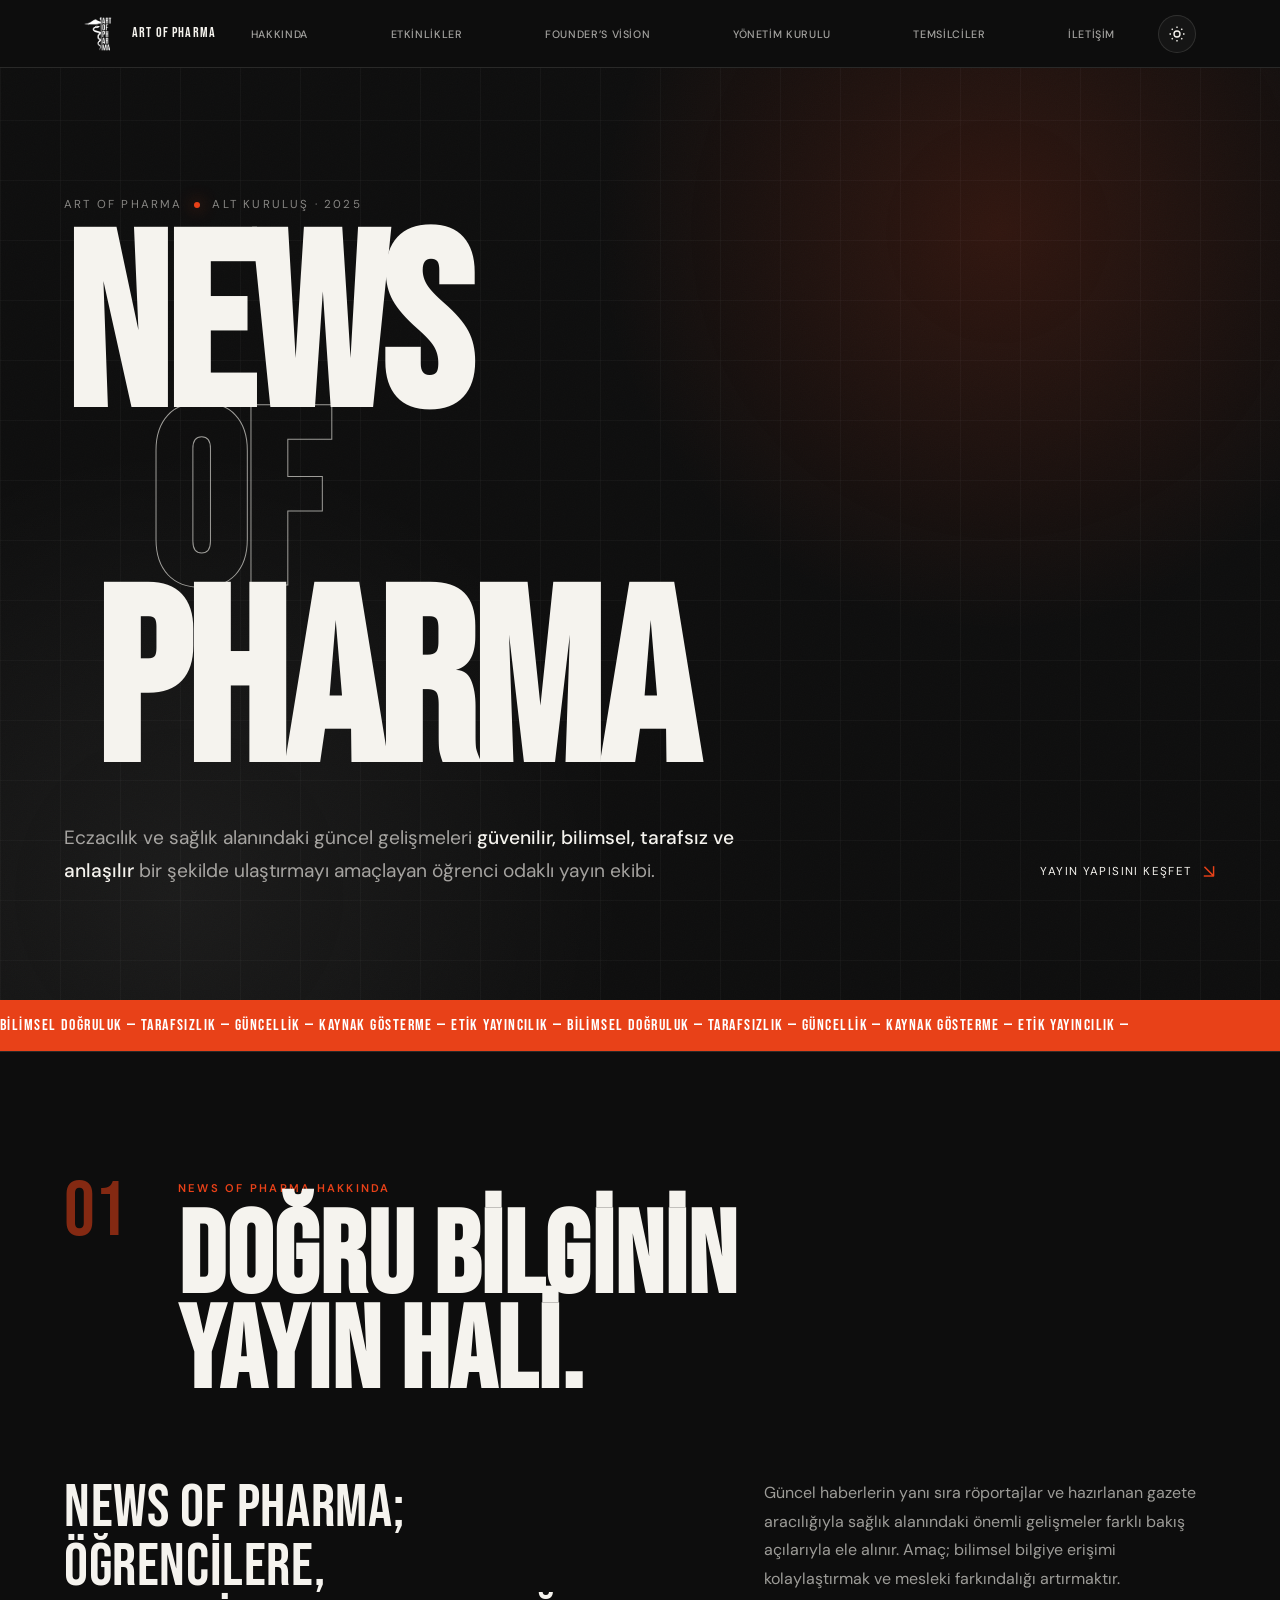
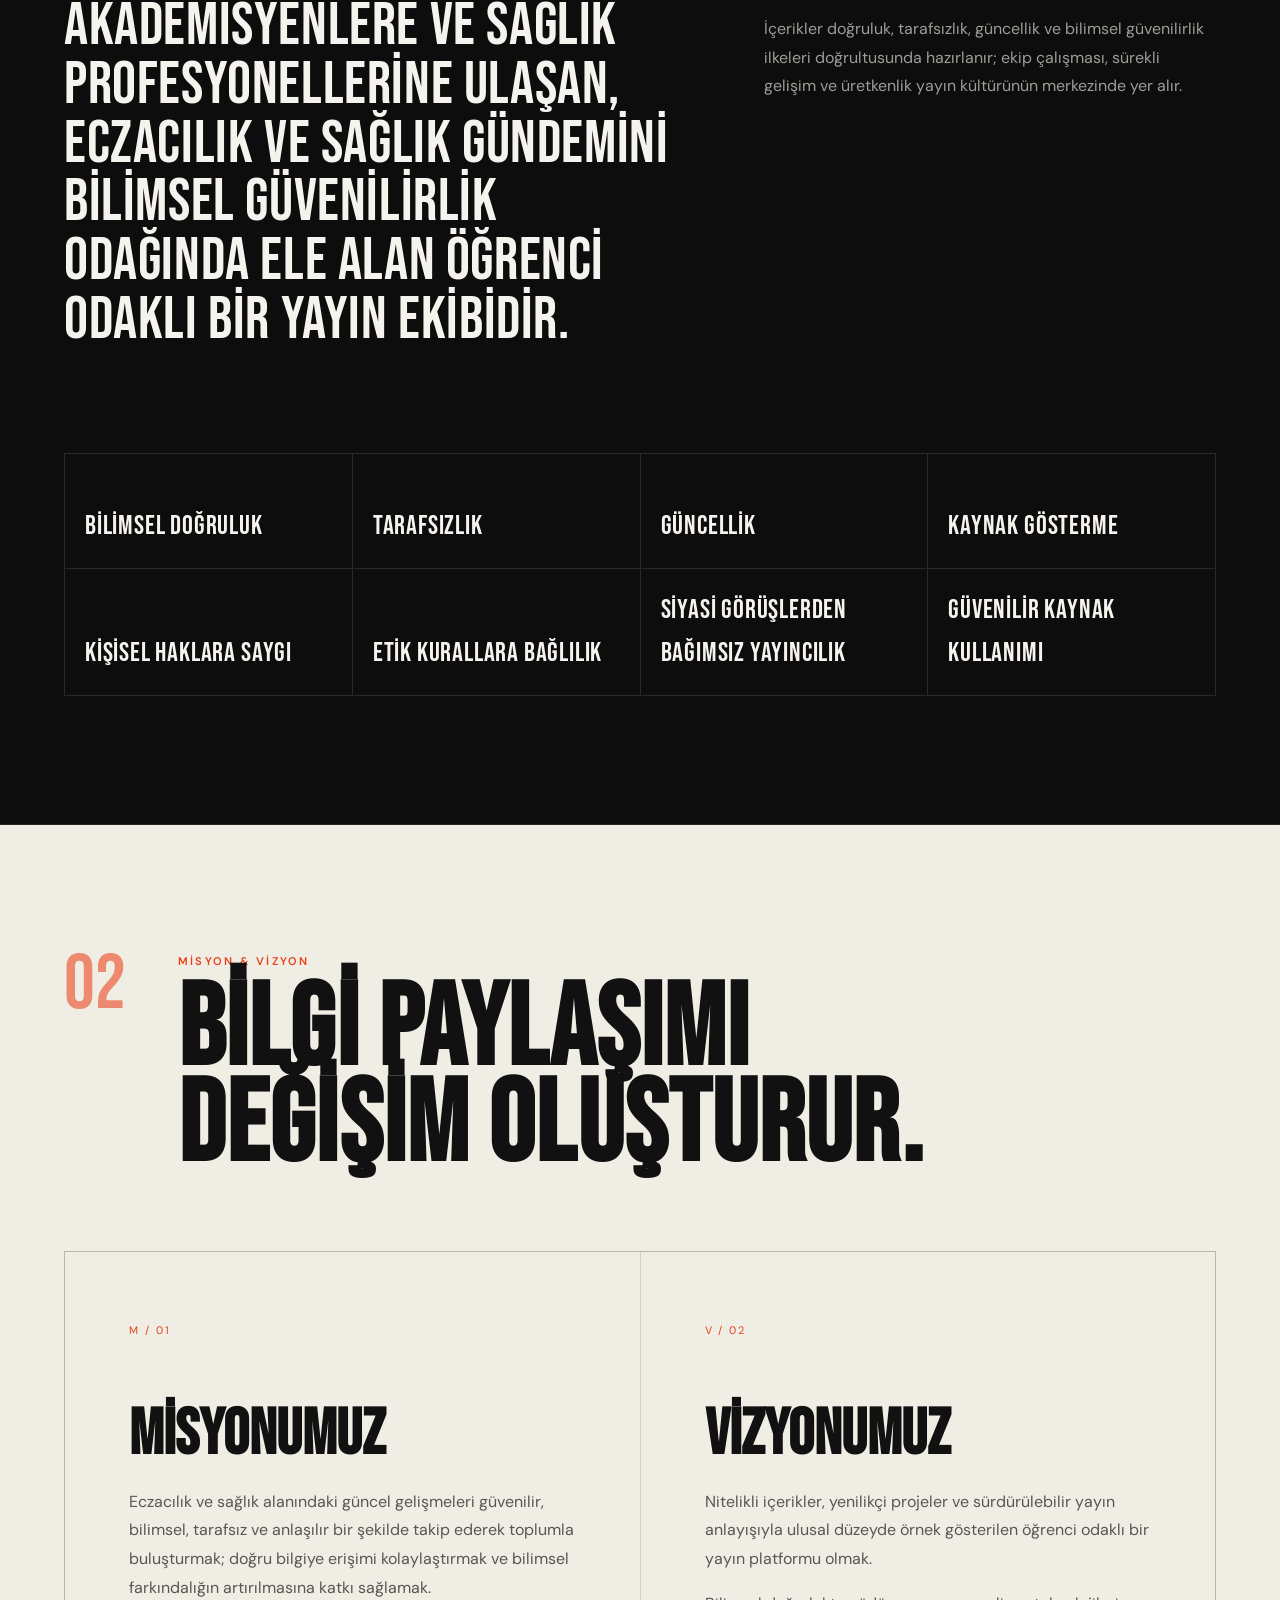
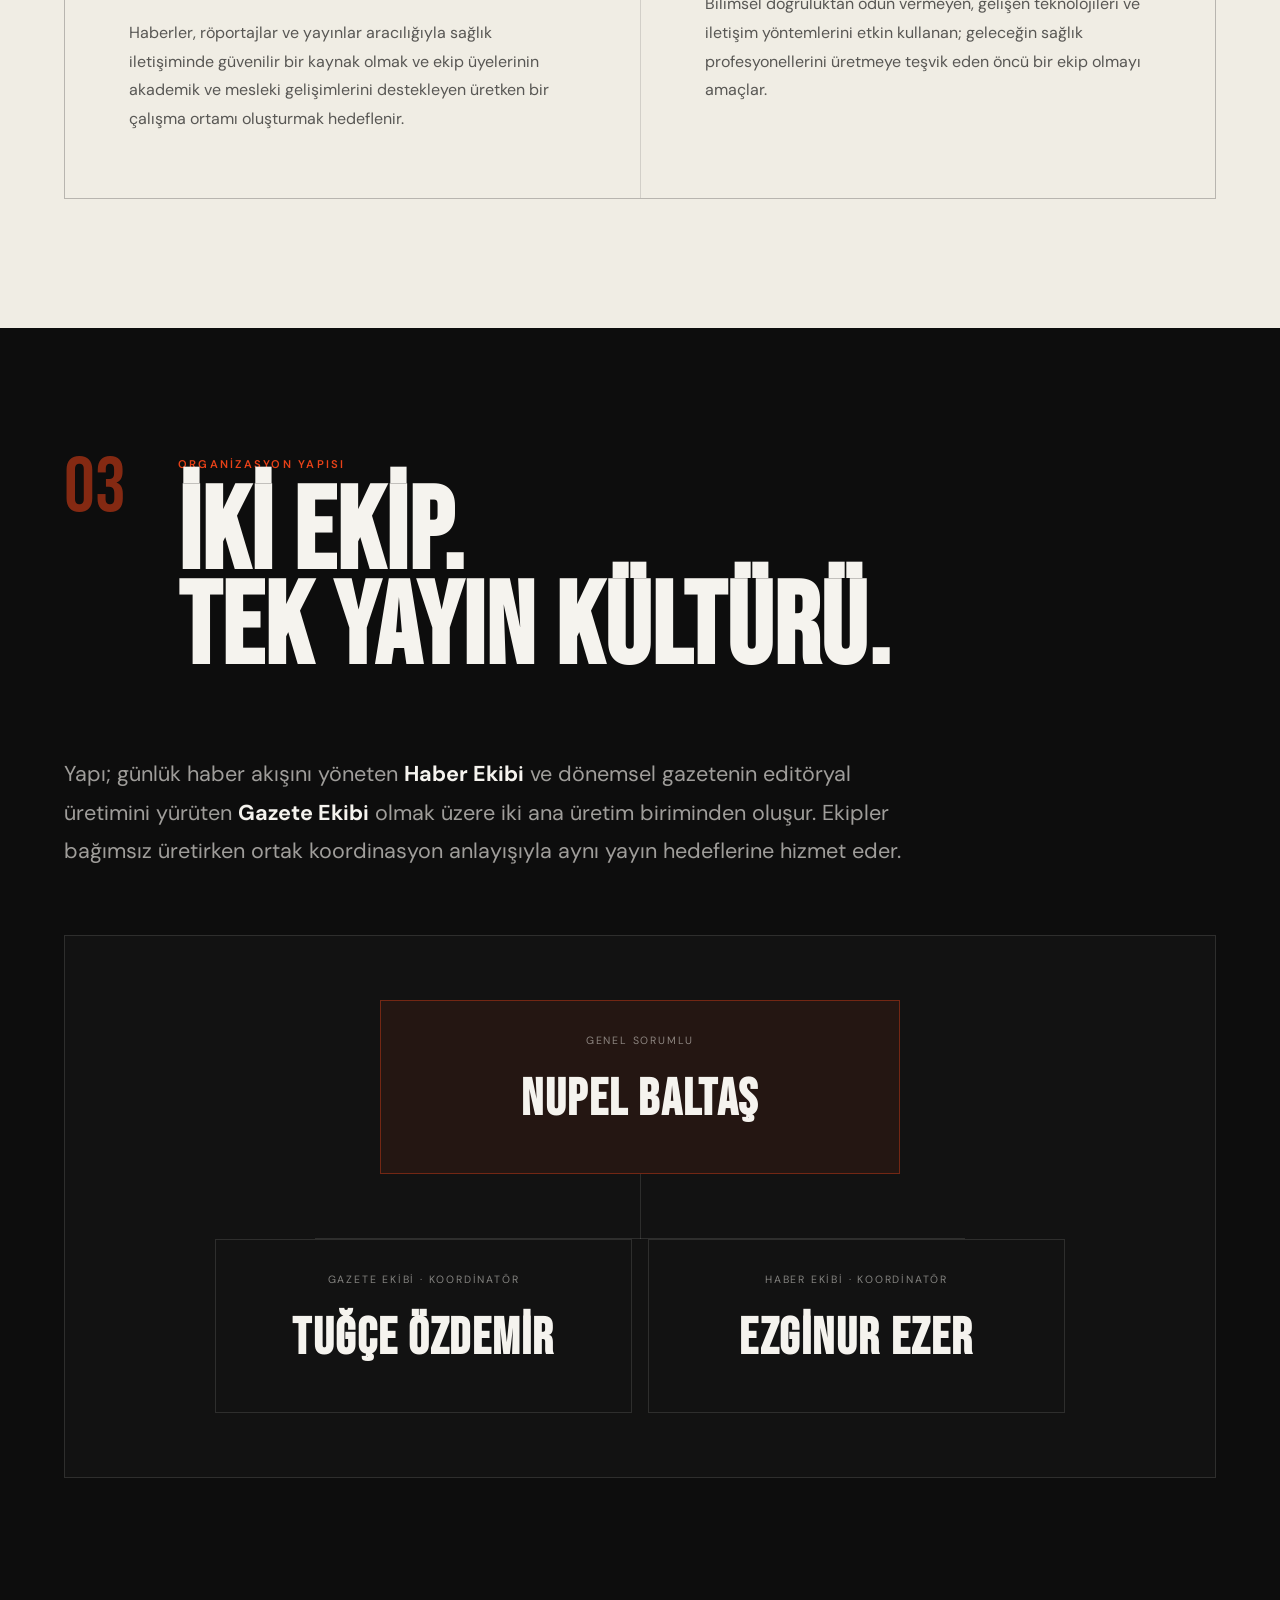
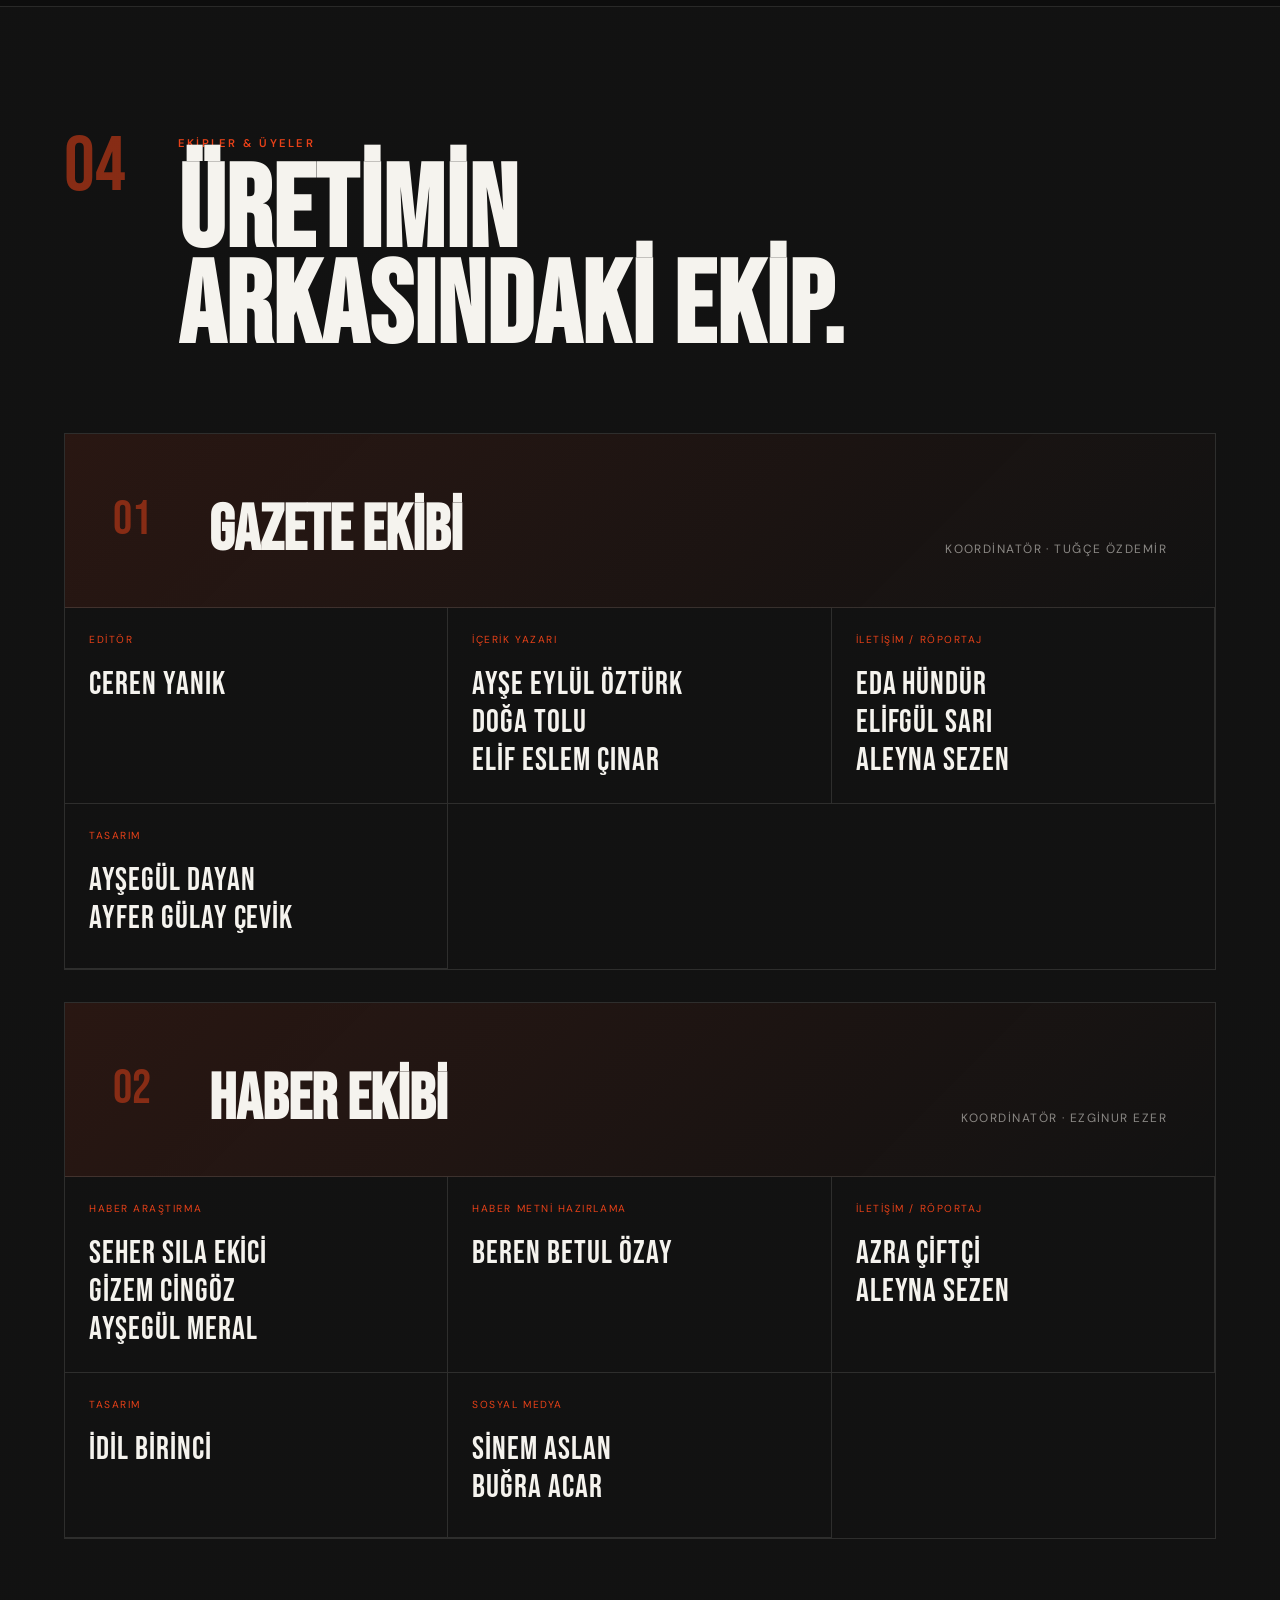
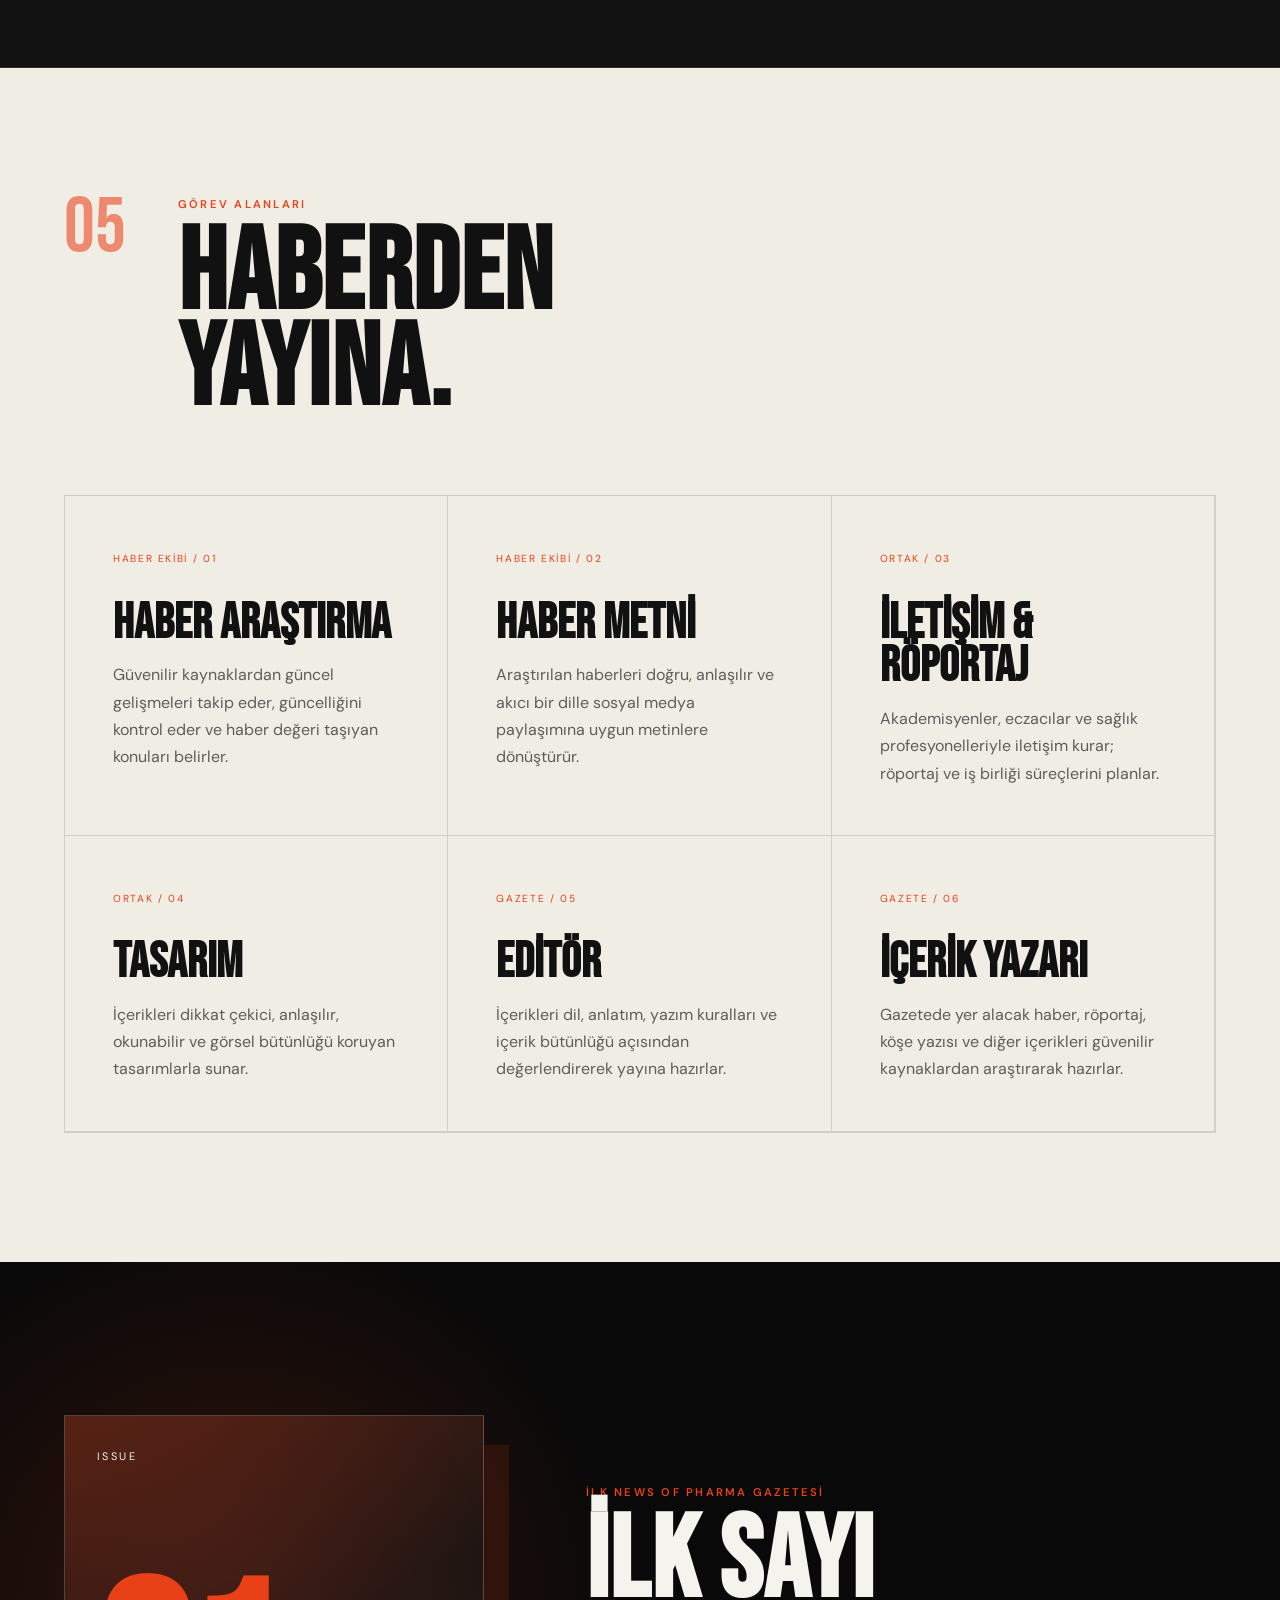
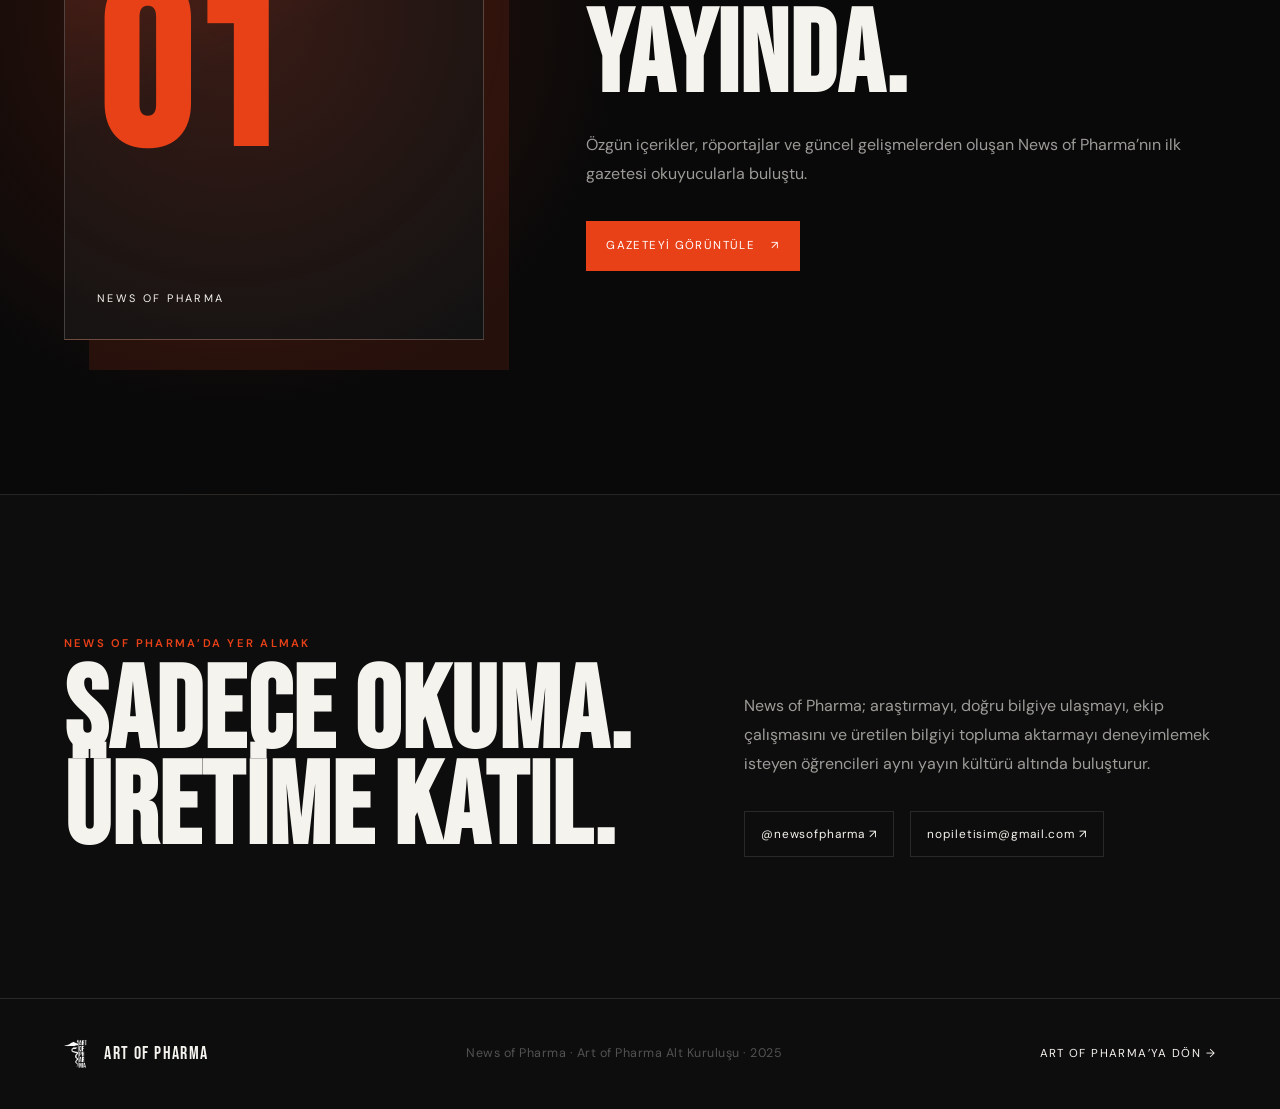
==== commit 00876e2c: "Update news-of-pharma.html" ====
--- a/news-of-pharma.html
+++ b/news-of-pharma.html
@@ -60,7 +60,7 @@
         <div class="nop-kicker fade-in-up" style="--delay:.1s">
           <span>ART OF PHARMA</span>
           <span class="nop-kicker-dot"></span>
-          <span>ALT KURULUŞ · 2026</span>
+          <span>ALT KURULUŞ · 2025</span>
         </div>
 
         <h1 class="nop-hero-title fade-in-up" style="--delay:.22s">
@@ -343,7 +343,7 @@
         <img src="logo.png" alt="Art of Pharma logo" class="footer-logo-icon" />
         <span class="footer-logo-text">ART OF PHARMA</span>
       </div>
-      <p class="footer-copy">News of Pharma · Art of Pharma alt kuruluşu · 2026</p>
+      <p class="footer-copy">News of Pharma · Art of Pharma Alt Kuruluşu · 2025</p>
       <a class="nop-footer-back" href="index.html">Art of Pharma’ya dön →</a>
     </div>
   </footer>
--- a/style.css
+++ b/style.css
@@ -3256,3 +3256,53 @@
     margin-right: .55rem;
   }
 }
+/* ─── Desktop Navigation — News of Pharma Fit ─── */
+@media (min-width: 1024px) {
+
+  .nav-container {
+    width: calc(100% - 40px);
+    max-width: 1600px;
+    margin: 0 auto;
+    gap: clamp(1rem, 1.6vw, 2rem);
+  }
+
+  .nav-logo {
+    flex-shrink: 0;
+  }
+
+  .nav-links {
+    flex: 1;
+    display: flex;
+    align-items: center;
+    justify-content: space-between;
+    gap: clamp(0.65rem, 1.2vw, 1.4rem);
+    min-width: 0;
+  }
+
+  .nav-link {
+    white-space: nowrap;
+    font-size: clamp(0.68rem, 0.78vw, 0.82rem);
+    letter-spacing: 0.08em;
+  }
+
+  .theme-toggle {
+    flex-shrink: 0;
+    margin-left: 0.5rem;
+  }
+}
+/* Orta boy laptoplarda logoyu biraz kompaktlaştır */
+@media (min-width: 1024px) and (max-width: 1280px) {
+
+  .logo-text {
+    font-size: 0.9rem;
+  }
+
+  .nav-links {
+    gap: 0.6rem;
+  }
+
+  .nav-link {
+    font-size: 0.67rem;
+    letter-spacing: 0.06em;
+  }
+}
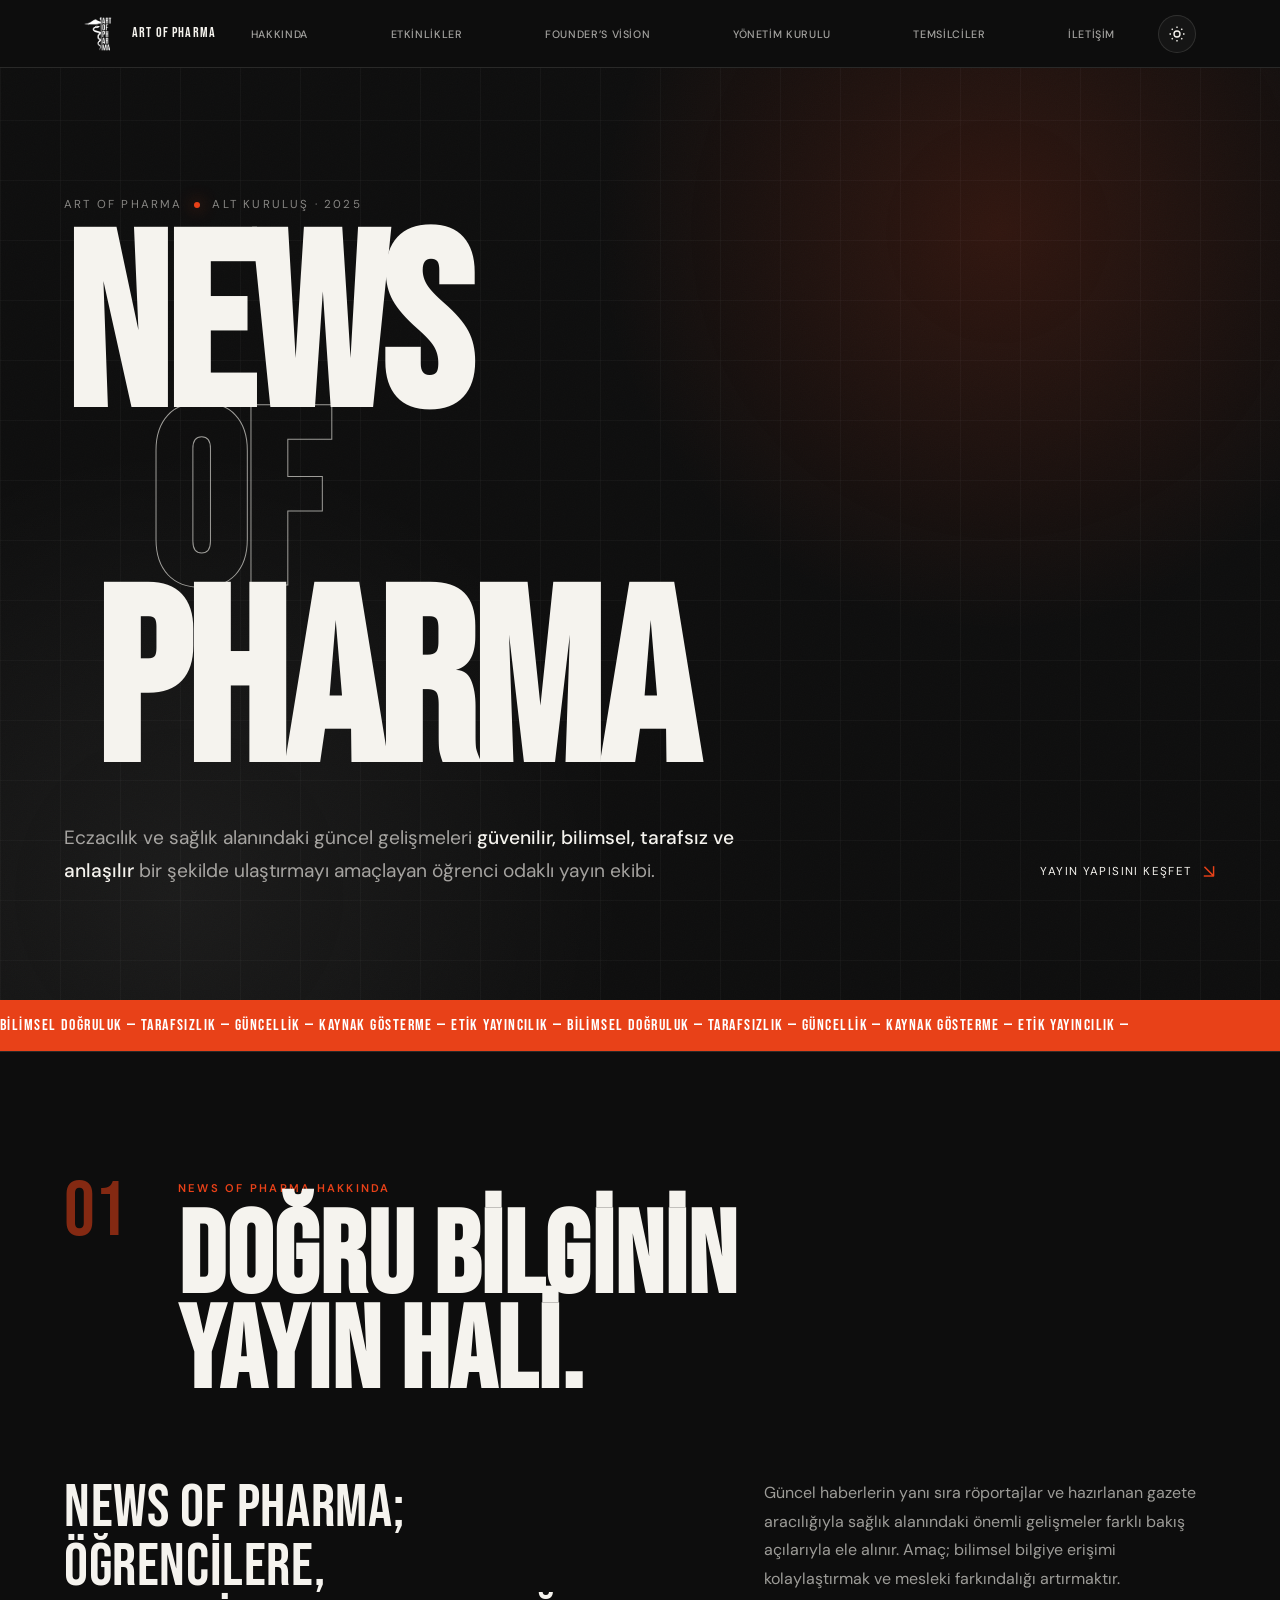
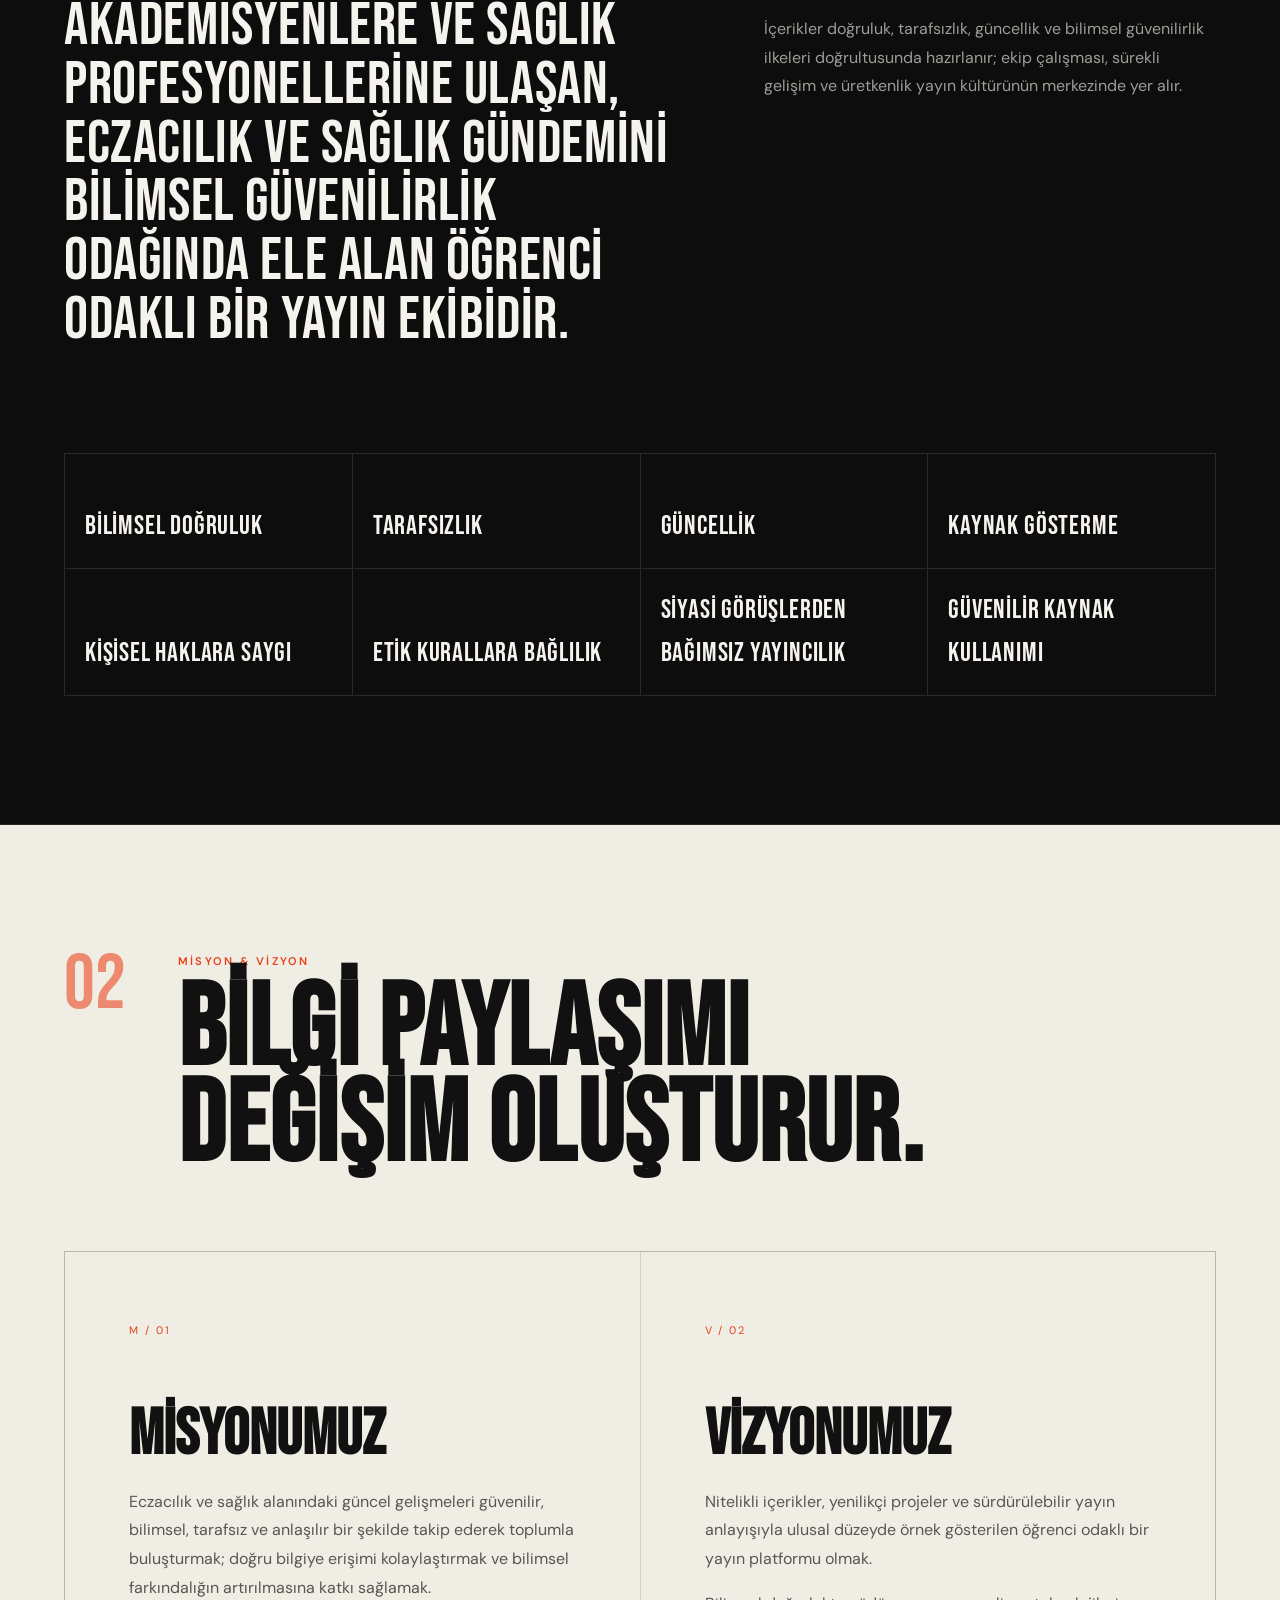
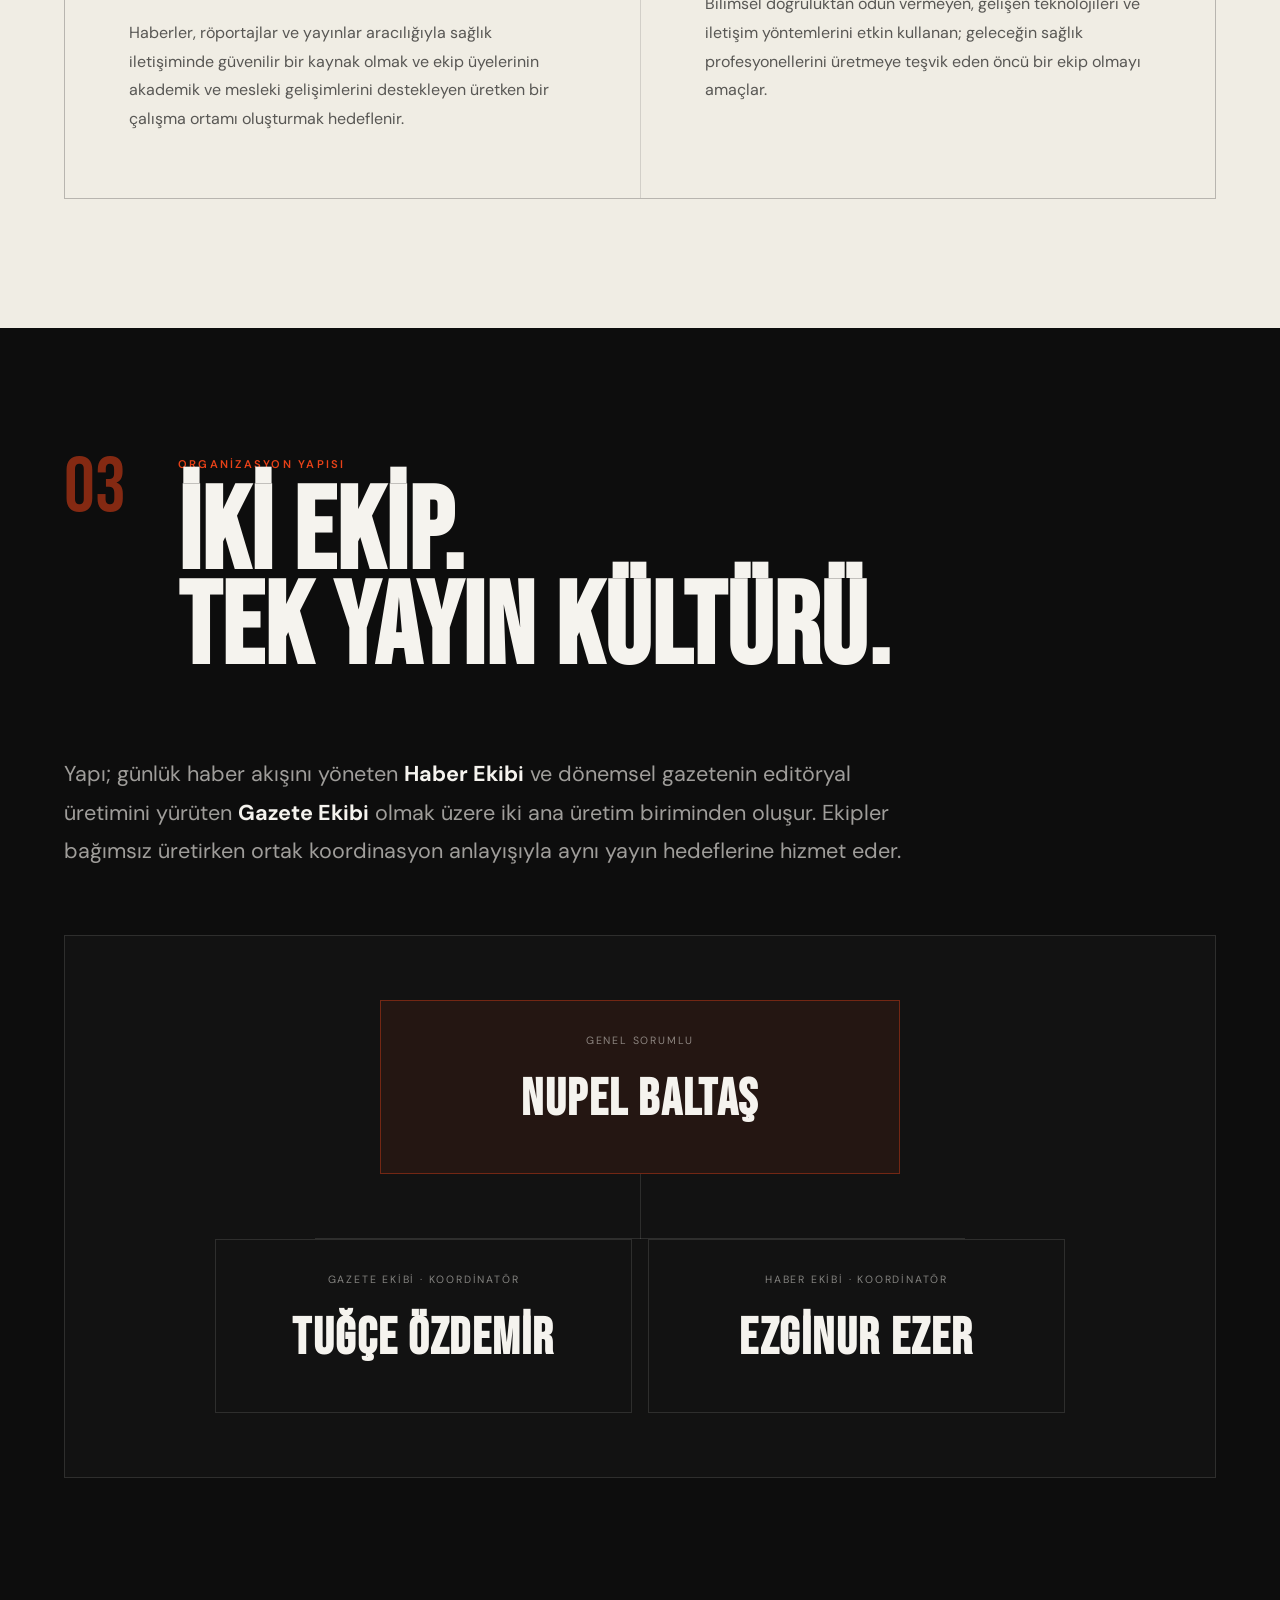
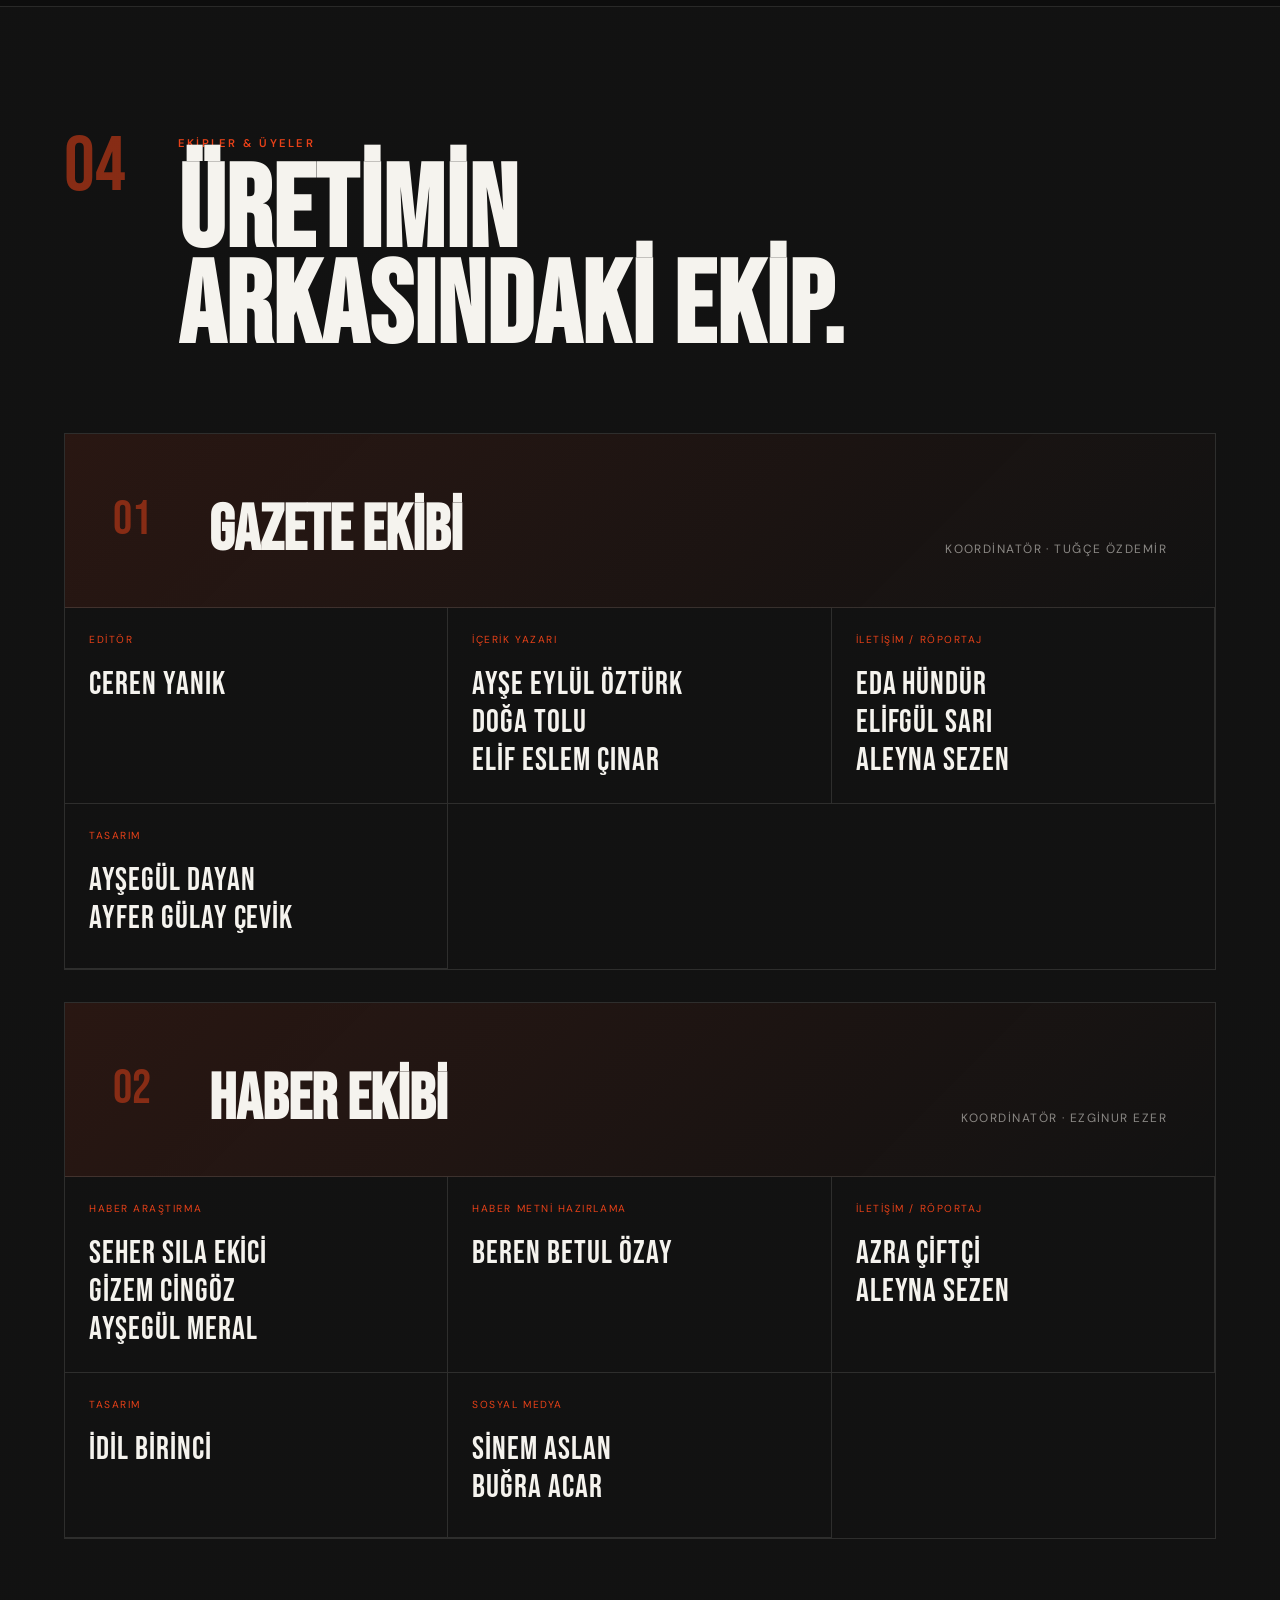
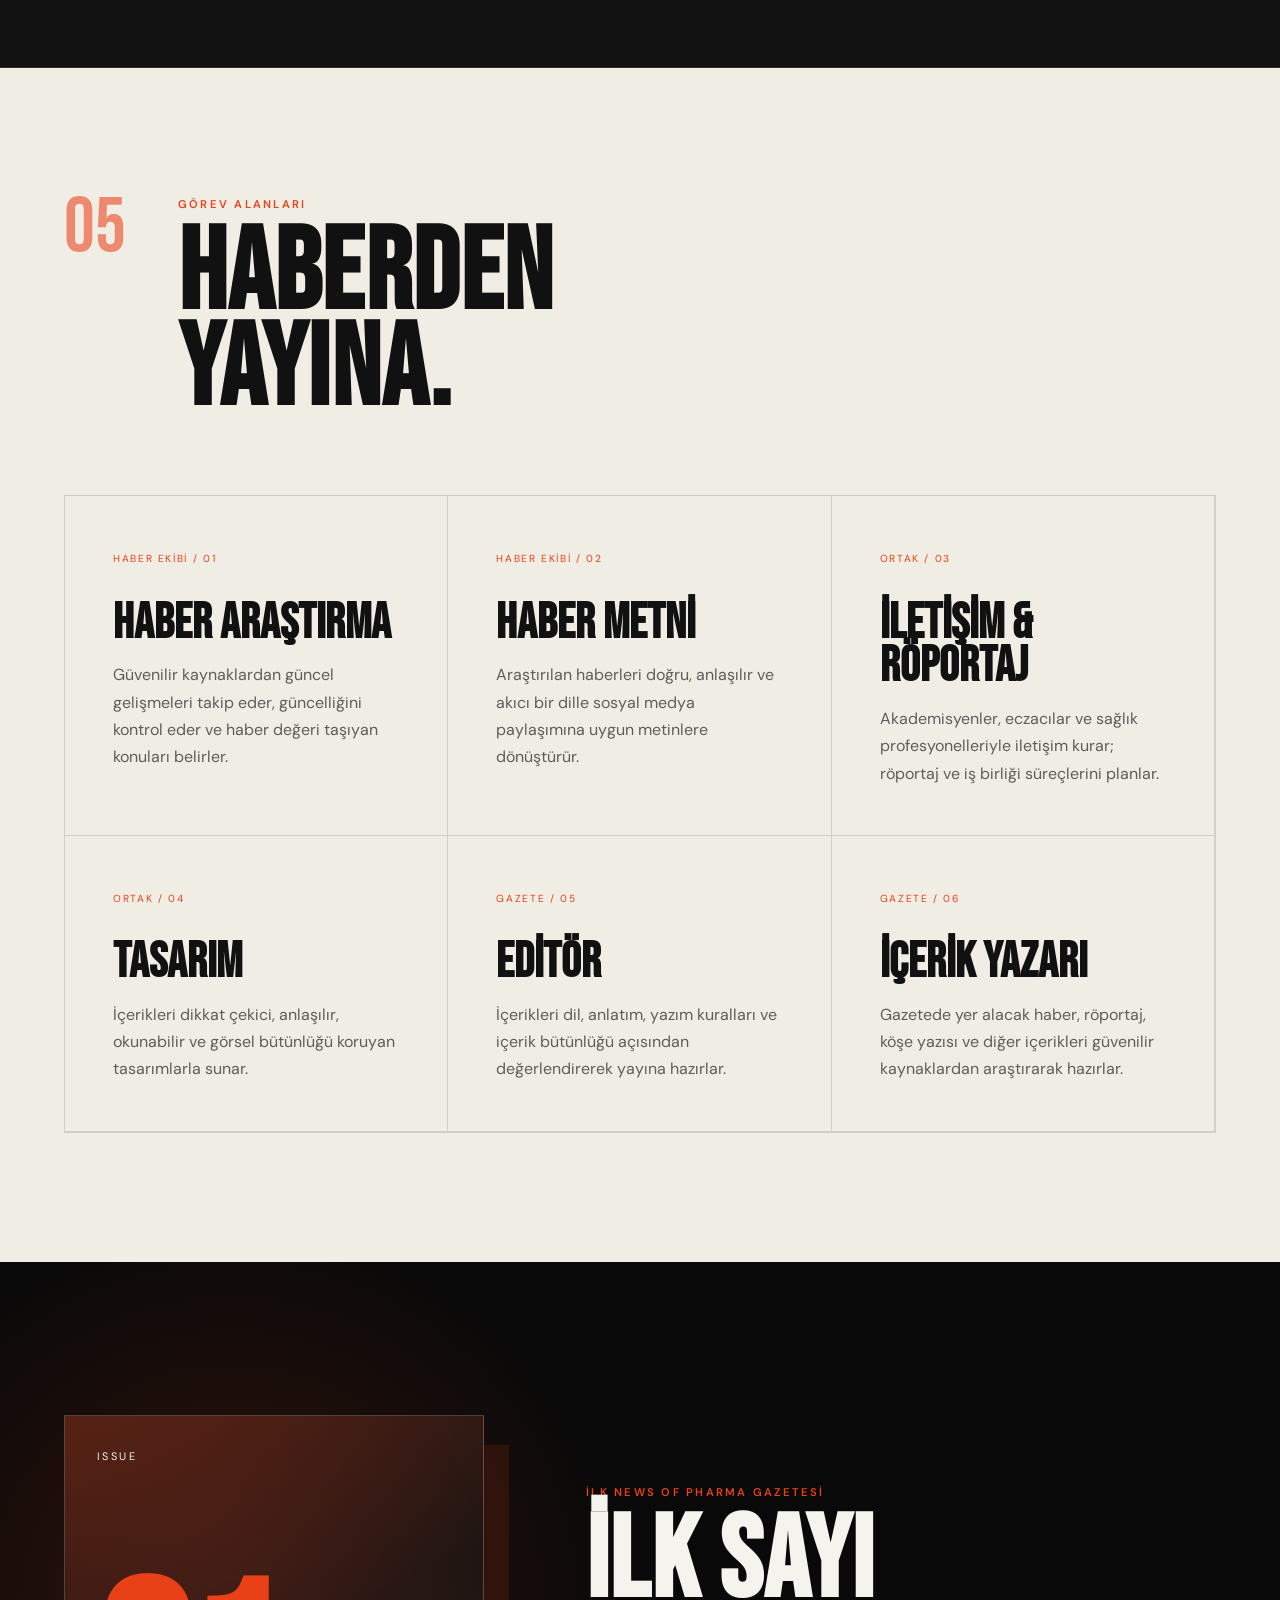
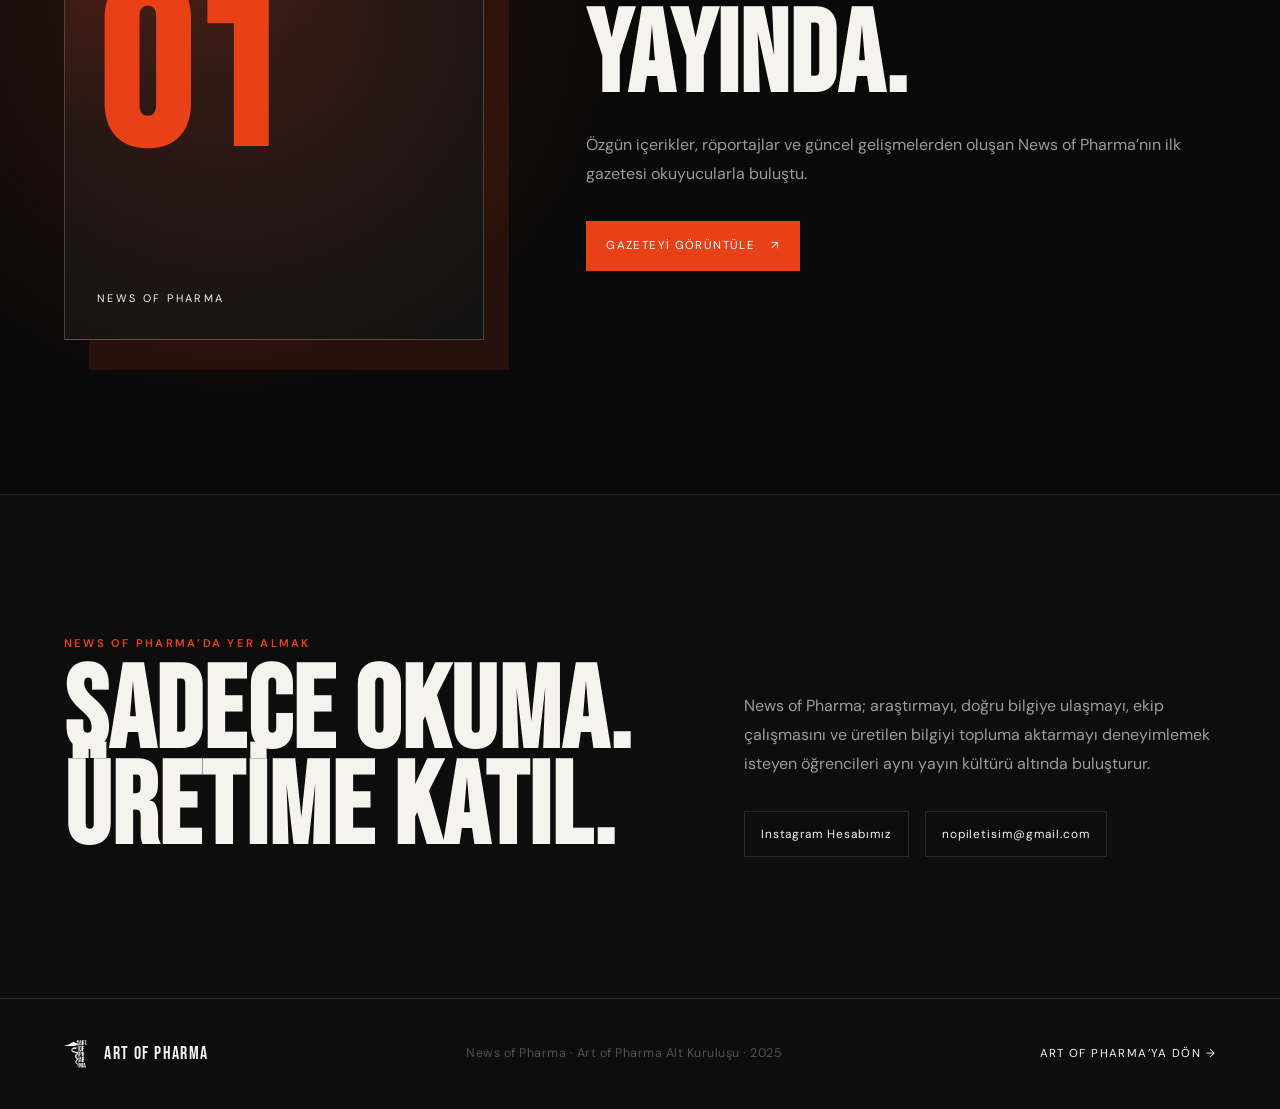
==== commit 999781be: "Update nop.html" ====
--- a/news-of-pharma.html
+++ b/news-of-pharma.html
@@ -329,8 +329,8 @@
             topluma aktarmayı deneyimlemek isteyen öğrencileri aynı yayın kültürü altında buluşturur.
           </p>
           <div class="nop-contact-row">
-            <a href="https://www.instagram.com/newsofpharma/" target="_blank" rel="noopener noreferrer">@newsofpharma ↗</a>
-            <a href="mailto:nopiletisim@gmail.com">nopiletisim@gmail.com ↗</a>
+            <a href="https://www.instagram.com/newsofpharma/" target="_blank" rel="noopener noreferrer">Instagram Hesabımız</a>
+            <a href="mailto:nopiletisim@gmail.com">nopiletisim@gmail.com</a>
           </div>
         </div>
       </div>
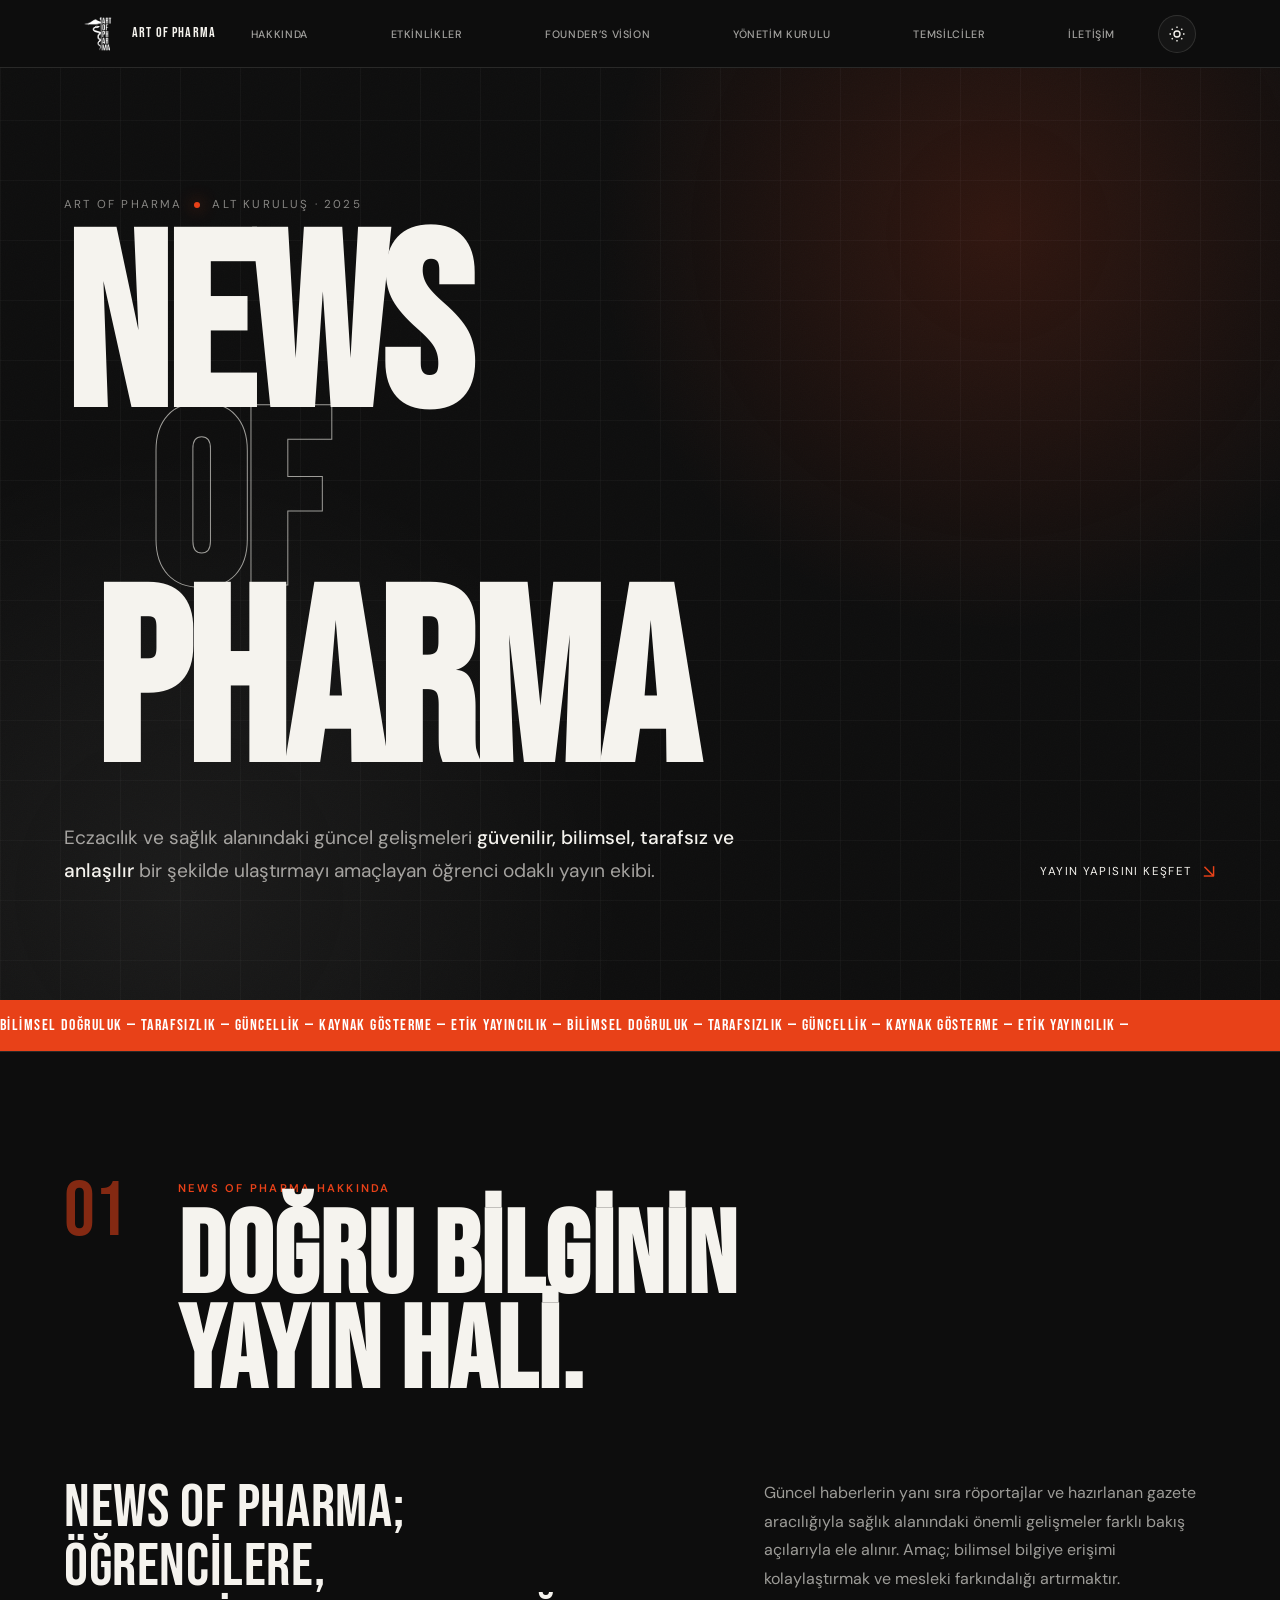
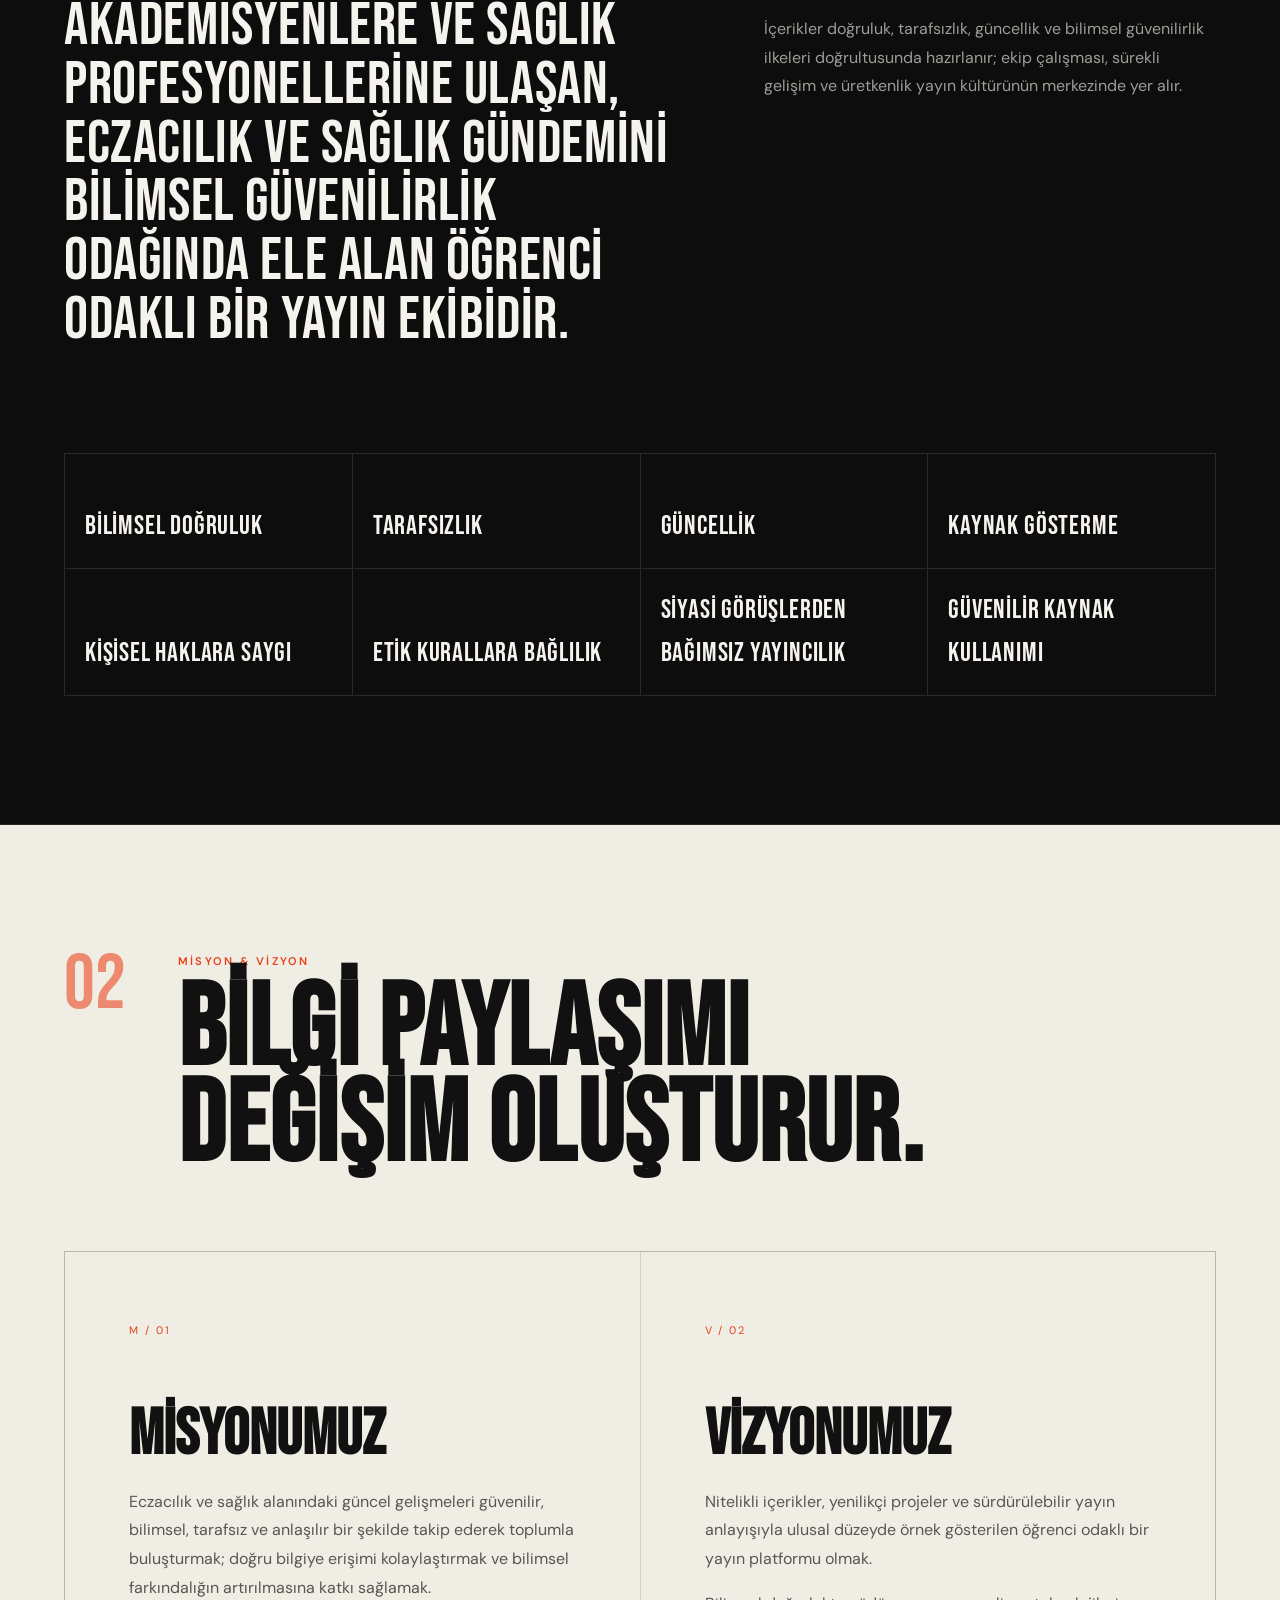
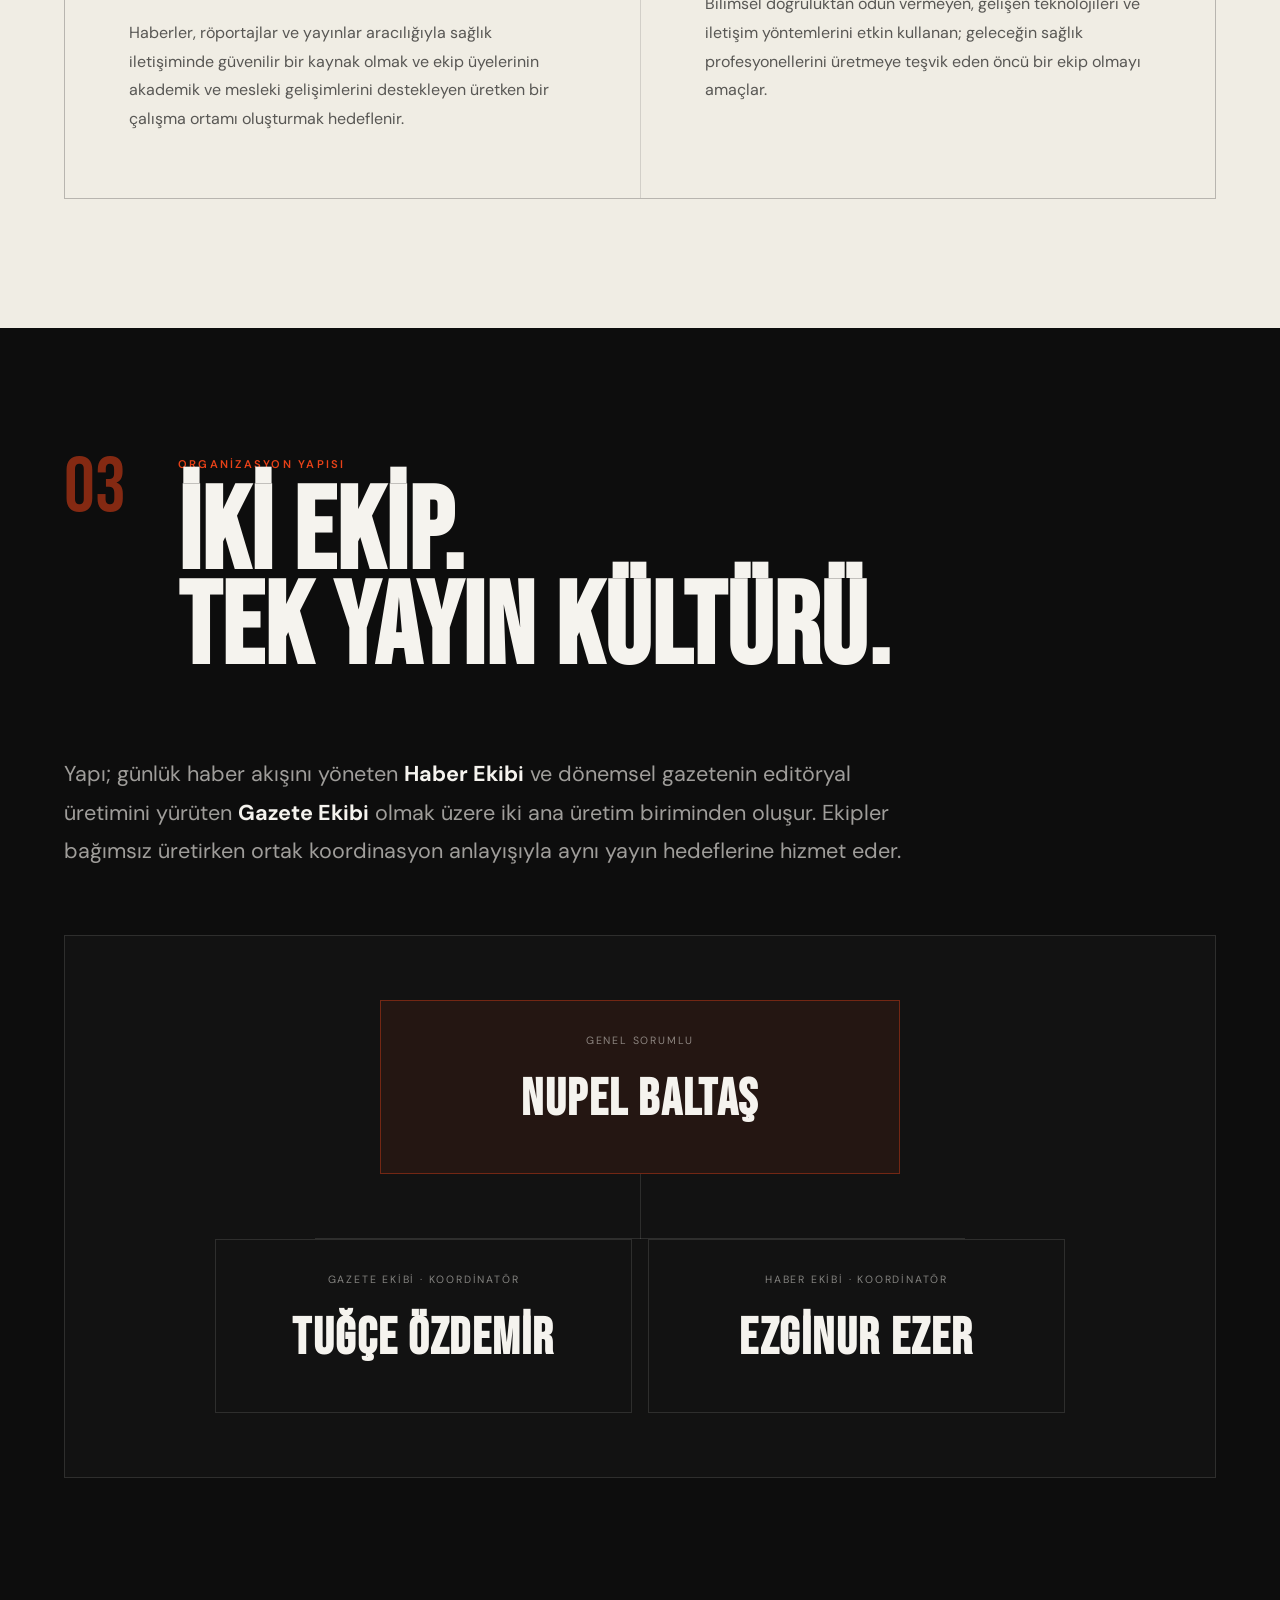
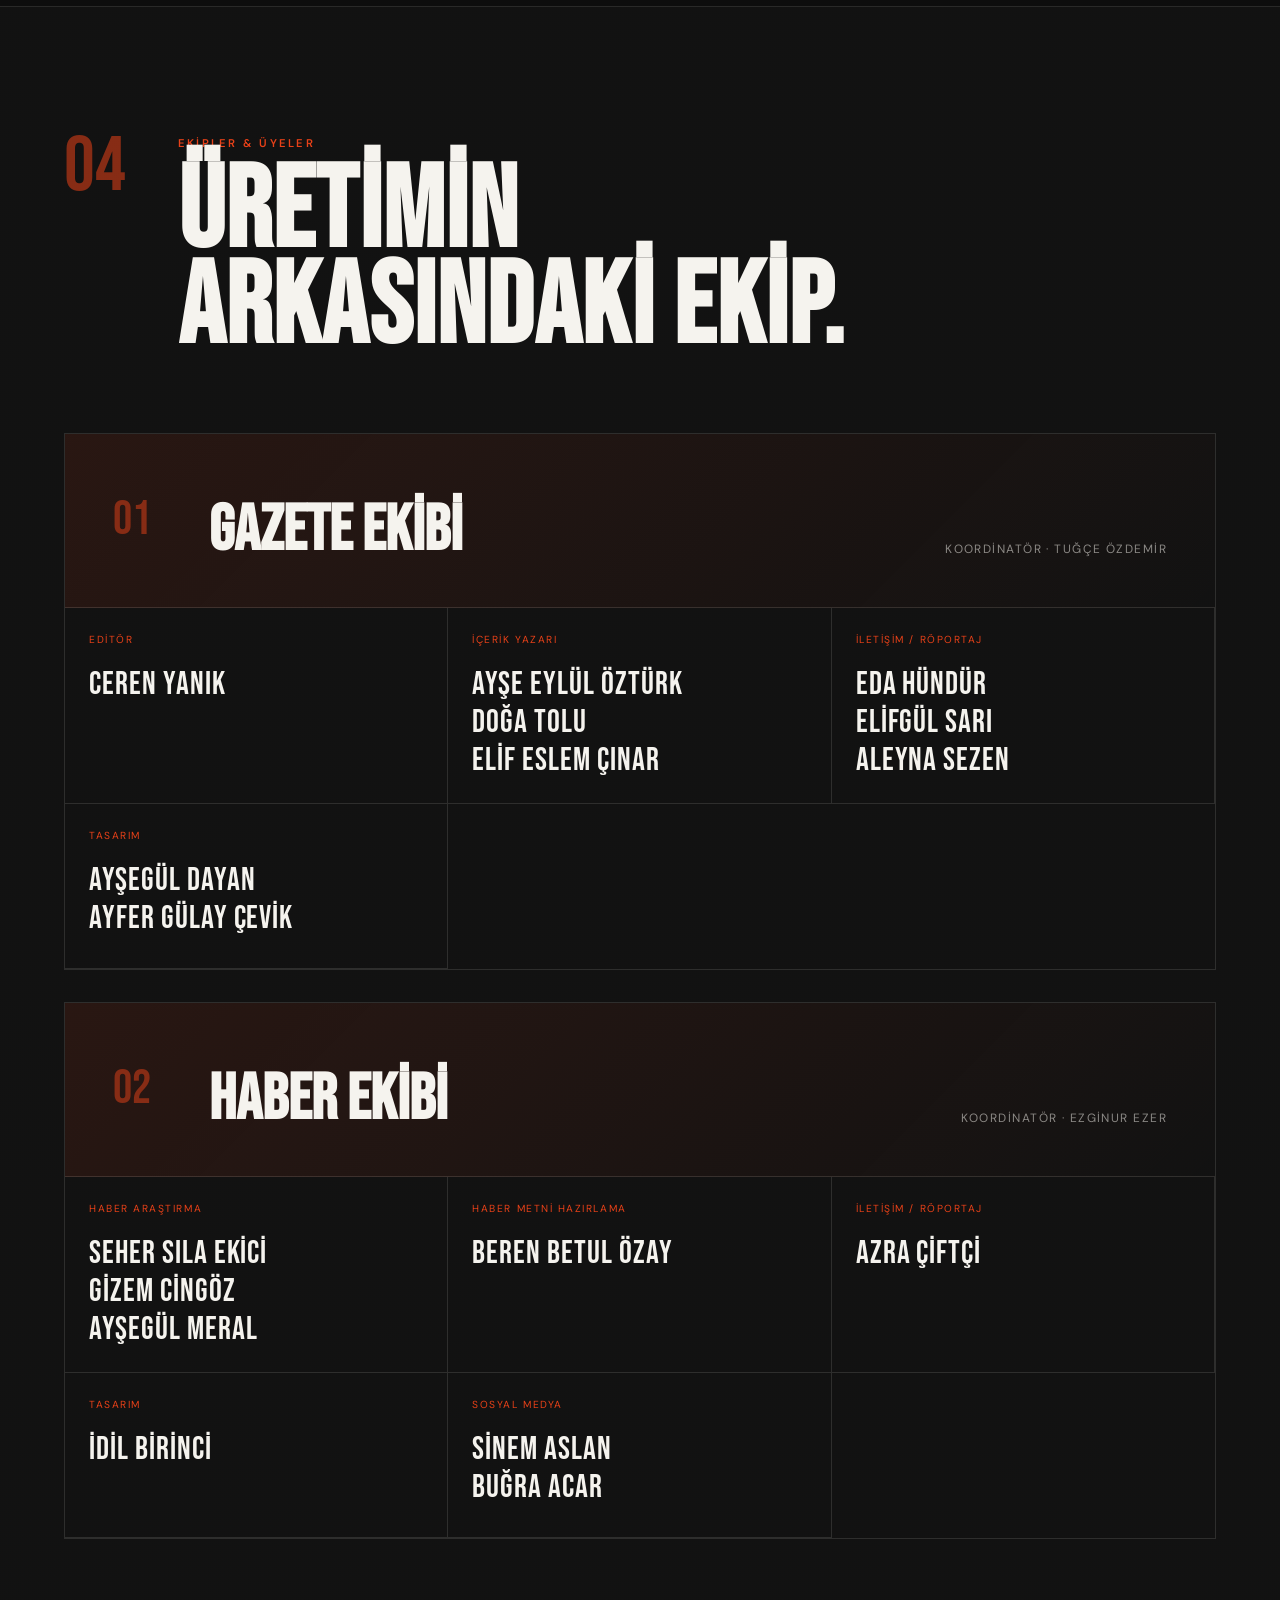
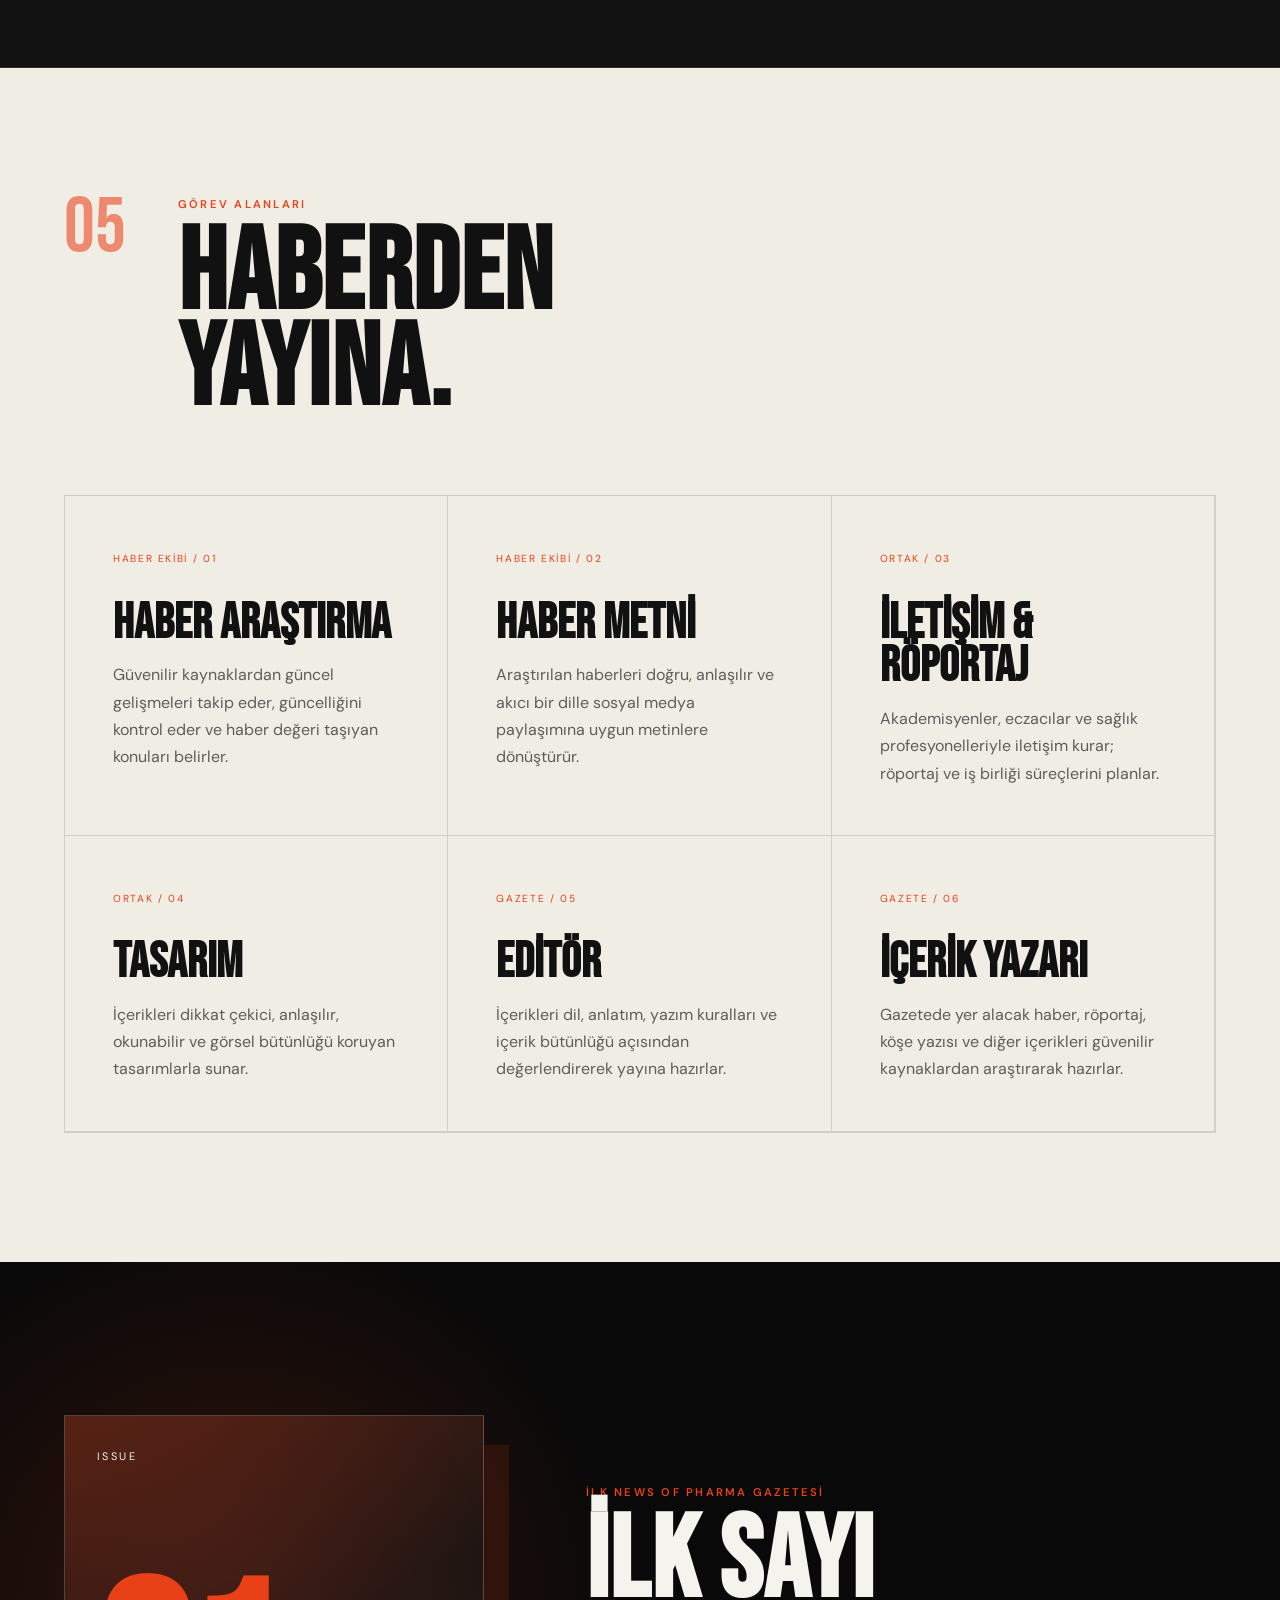
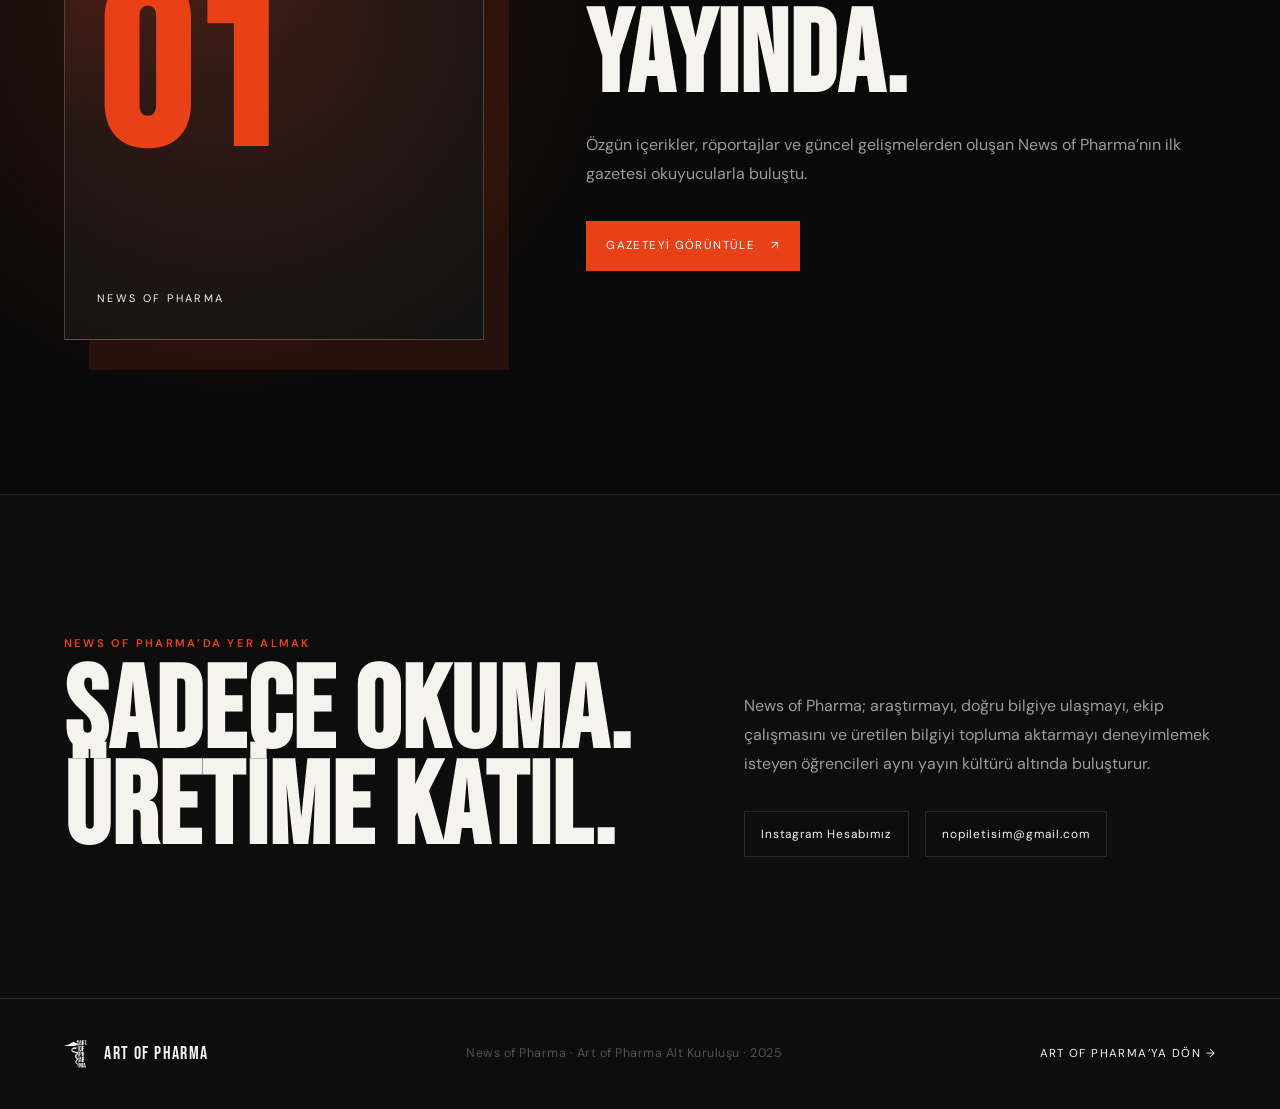
==== commit e18a89ea: "Update nop.html" ====
--- a/news-of-pharma.html
+++ b/news-of-pharma.html
@@ -242,7 +242,7 @@
           <div class="nop-role-grid">
             <article><span>Haber Araştırma</span><strong>Seher Sıla EKİCİ<br>Gizem CİNGÖZ<br>Ayşegül MERAL</strong></article>
             <article><span>Haber Metni Hazırlama</span><strong>Beren Betul ÖZAY</strong></article>
-            <article><span>İletişim / Röportaj</span><strong>Azra ÇİFTÇİ<br>Aleyna SEZEN</strong></article>
+            <article><span>İletişim / Röportaj</span><strong>Azra ÇİFTÇİ</strong></article>
             <article><span>Tasarım</span><strong>İdil BİRİNCİ</strong></article>
             <article><span>Sosyal Medya</span><strong>Sinem ASLAN<br>Buğra ACAR</strong></article>
           </div>
